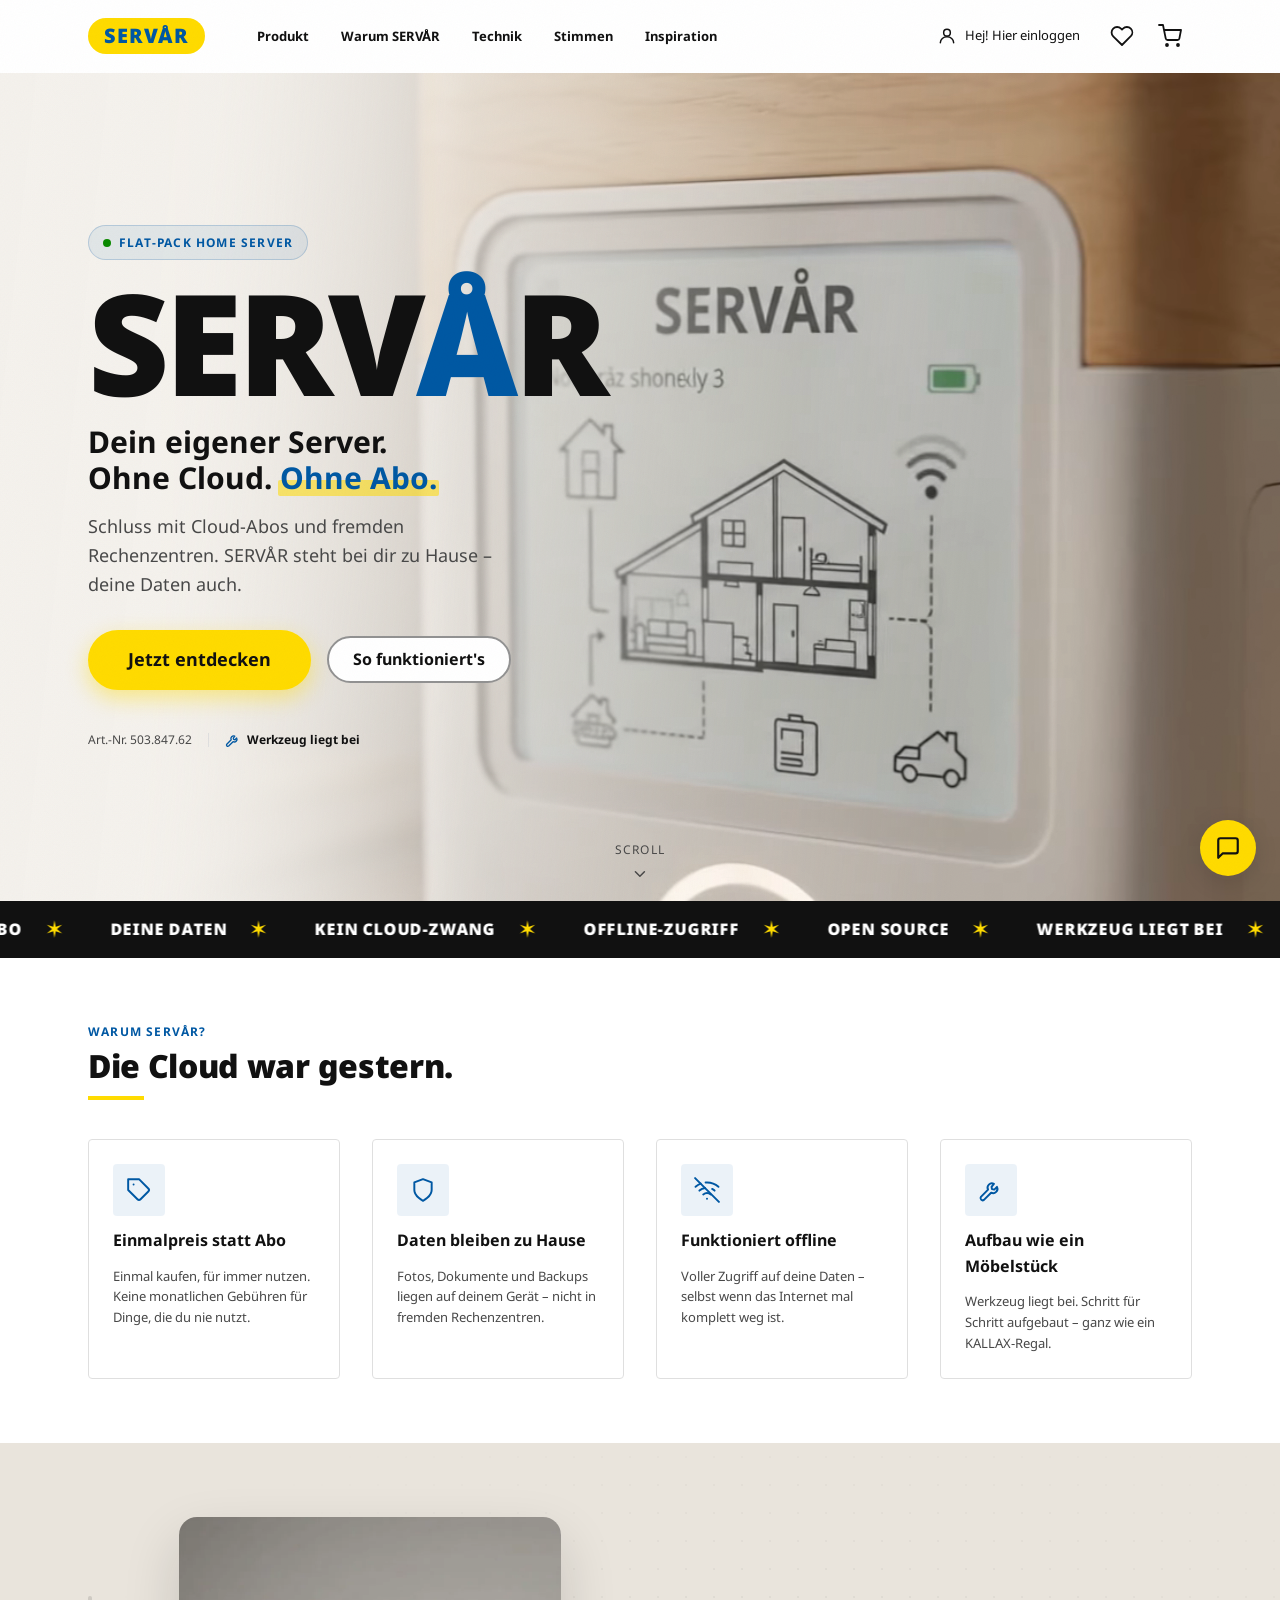
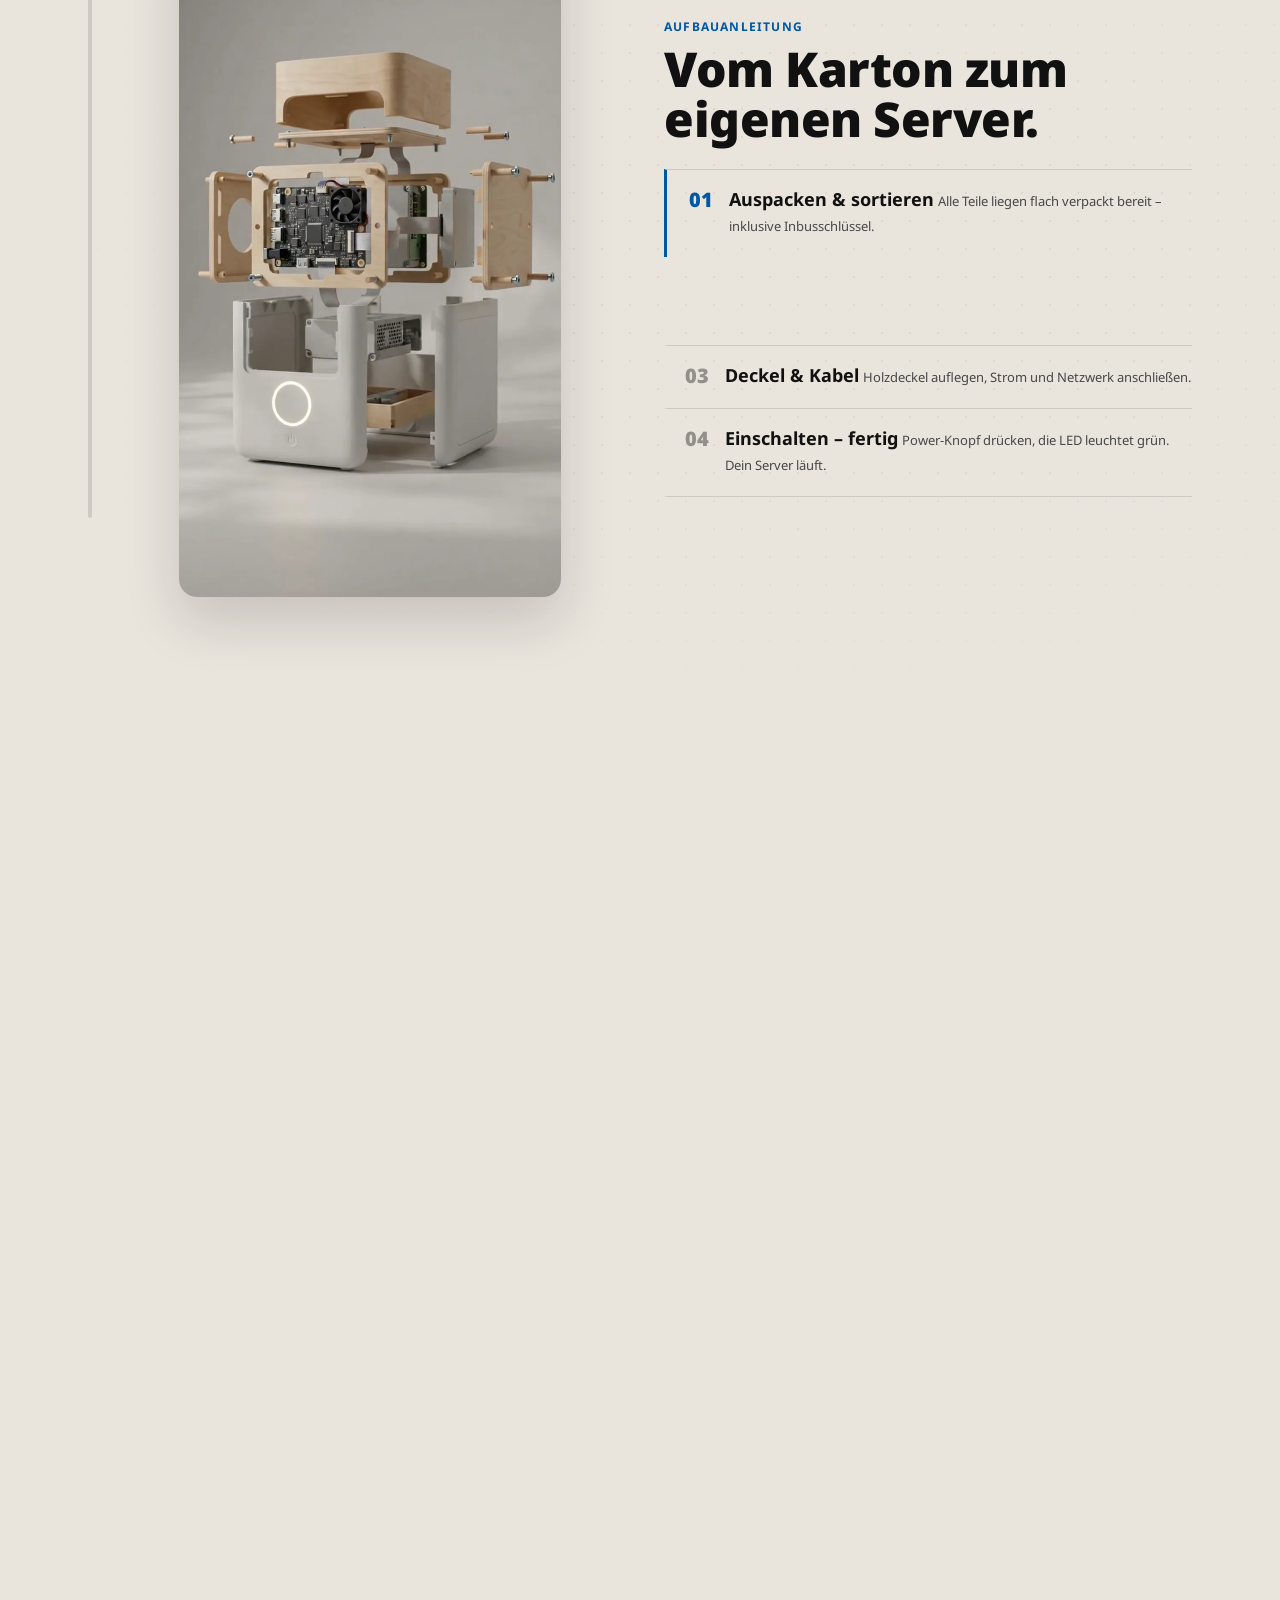
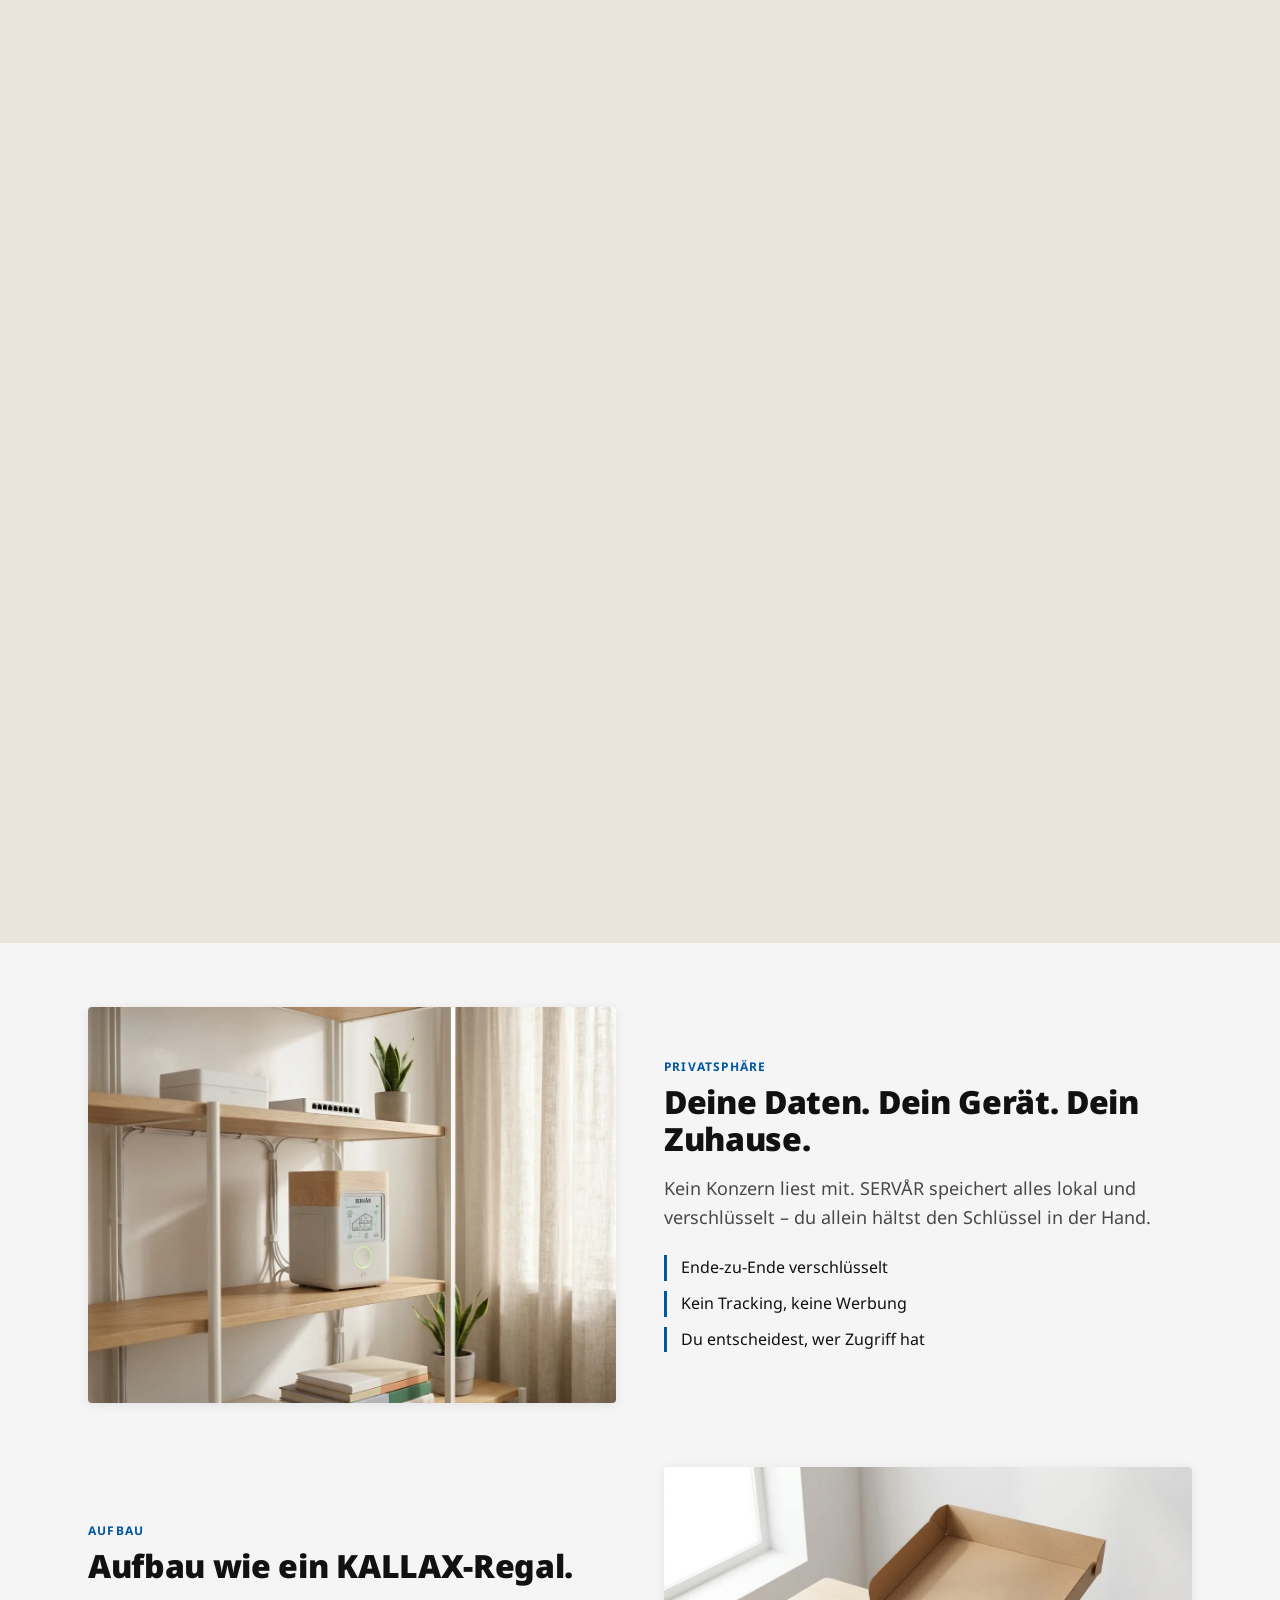
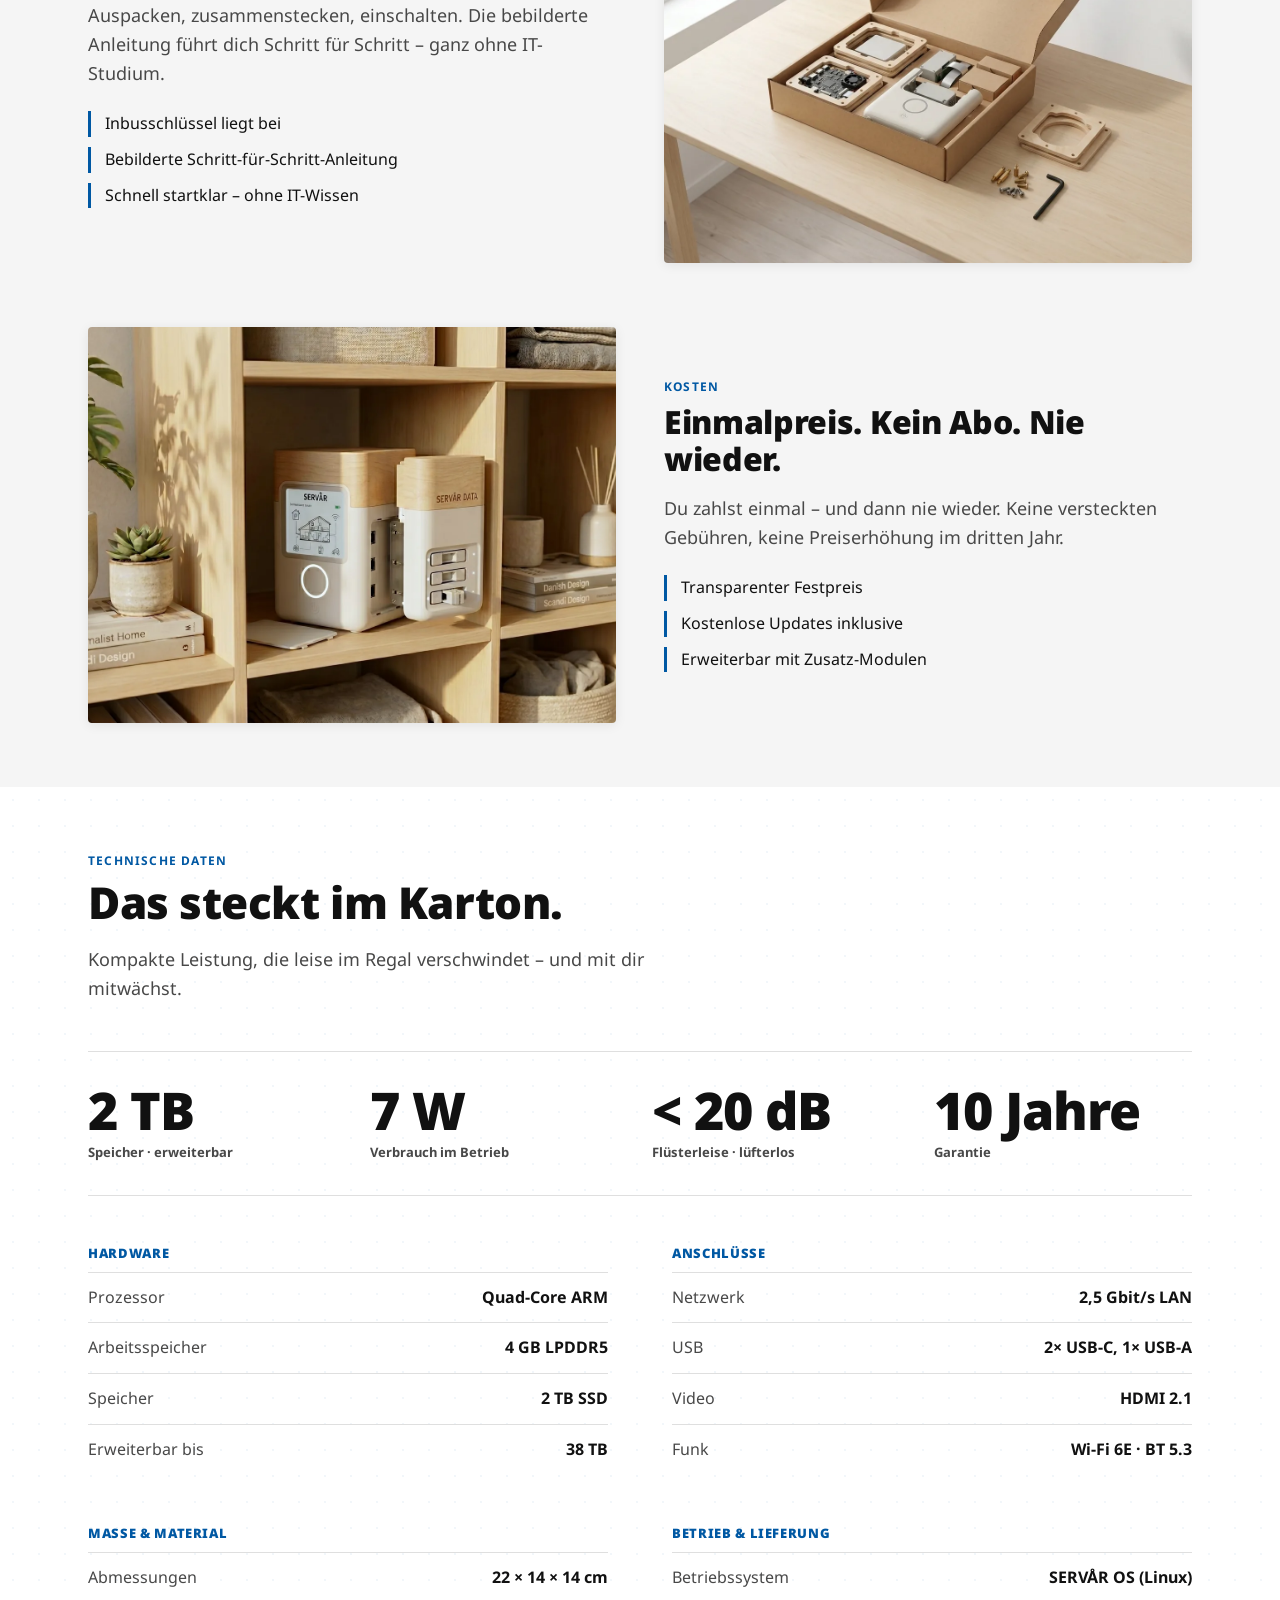
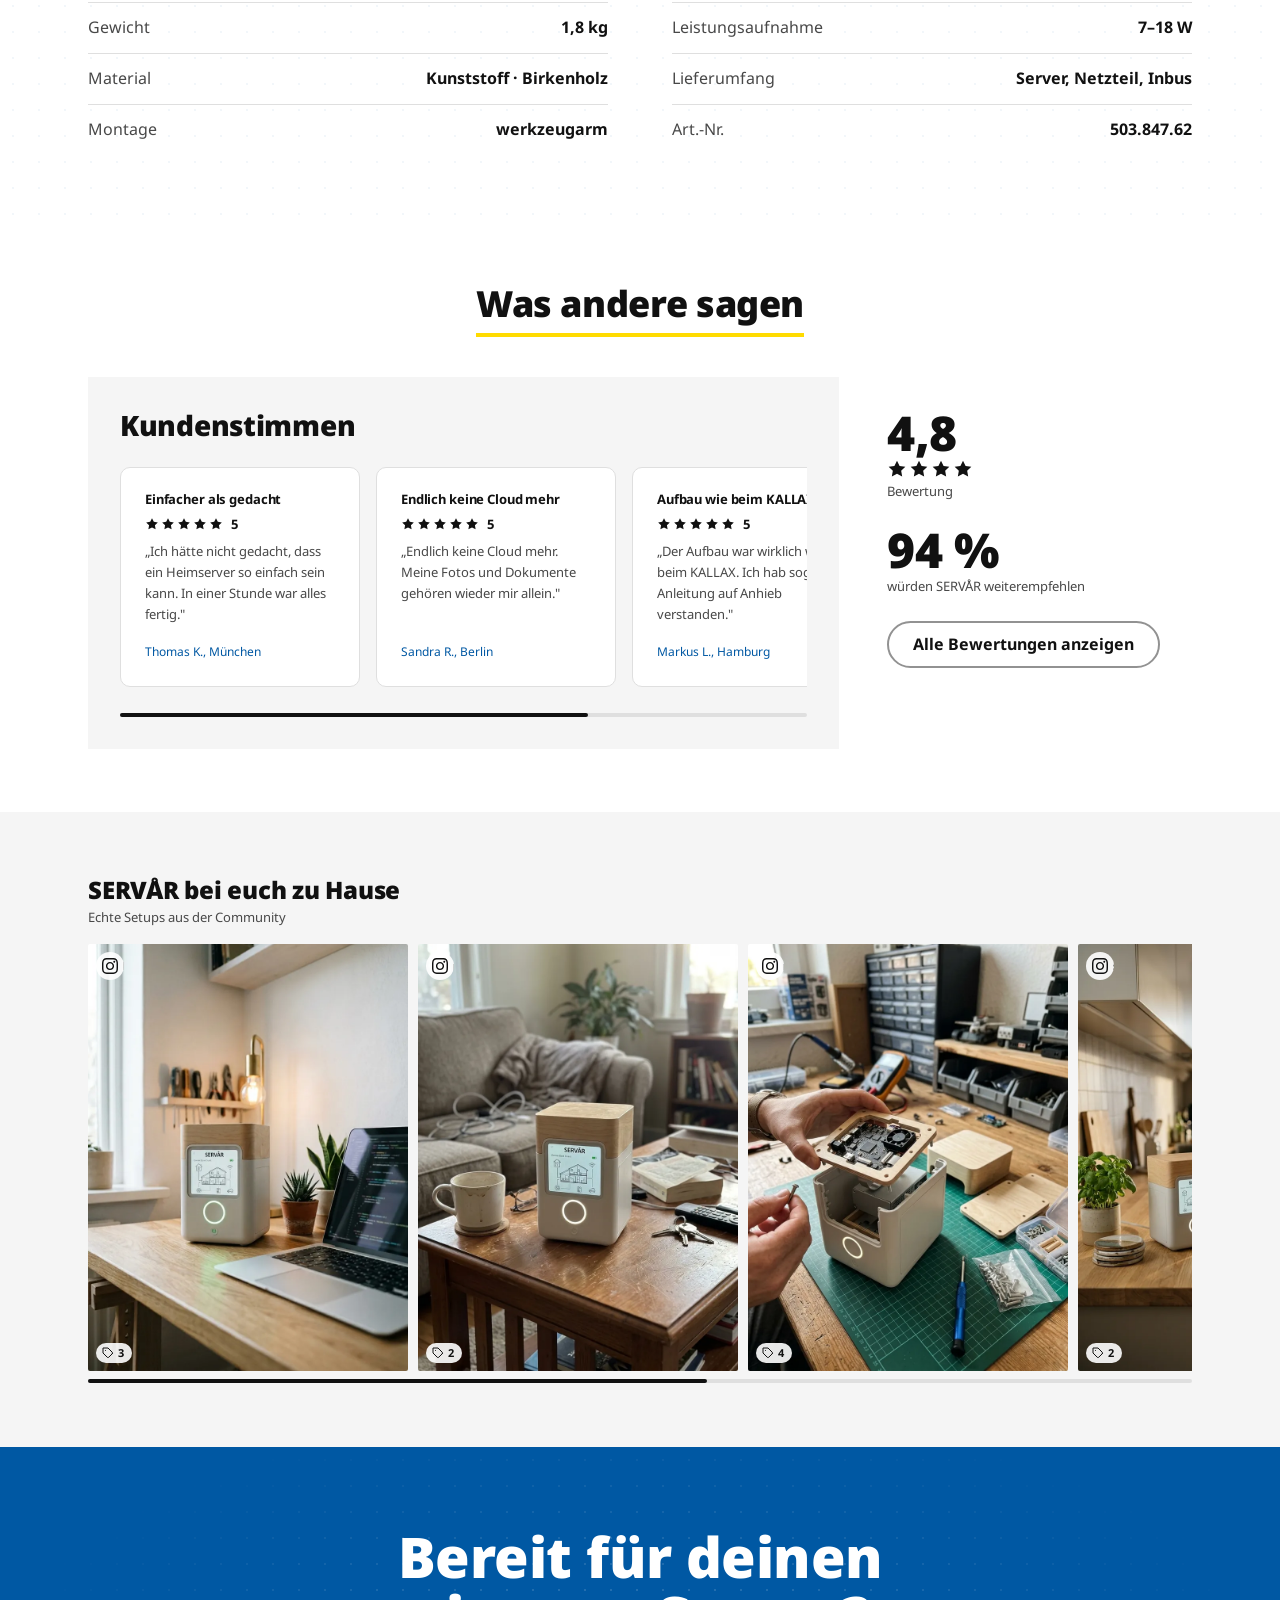
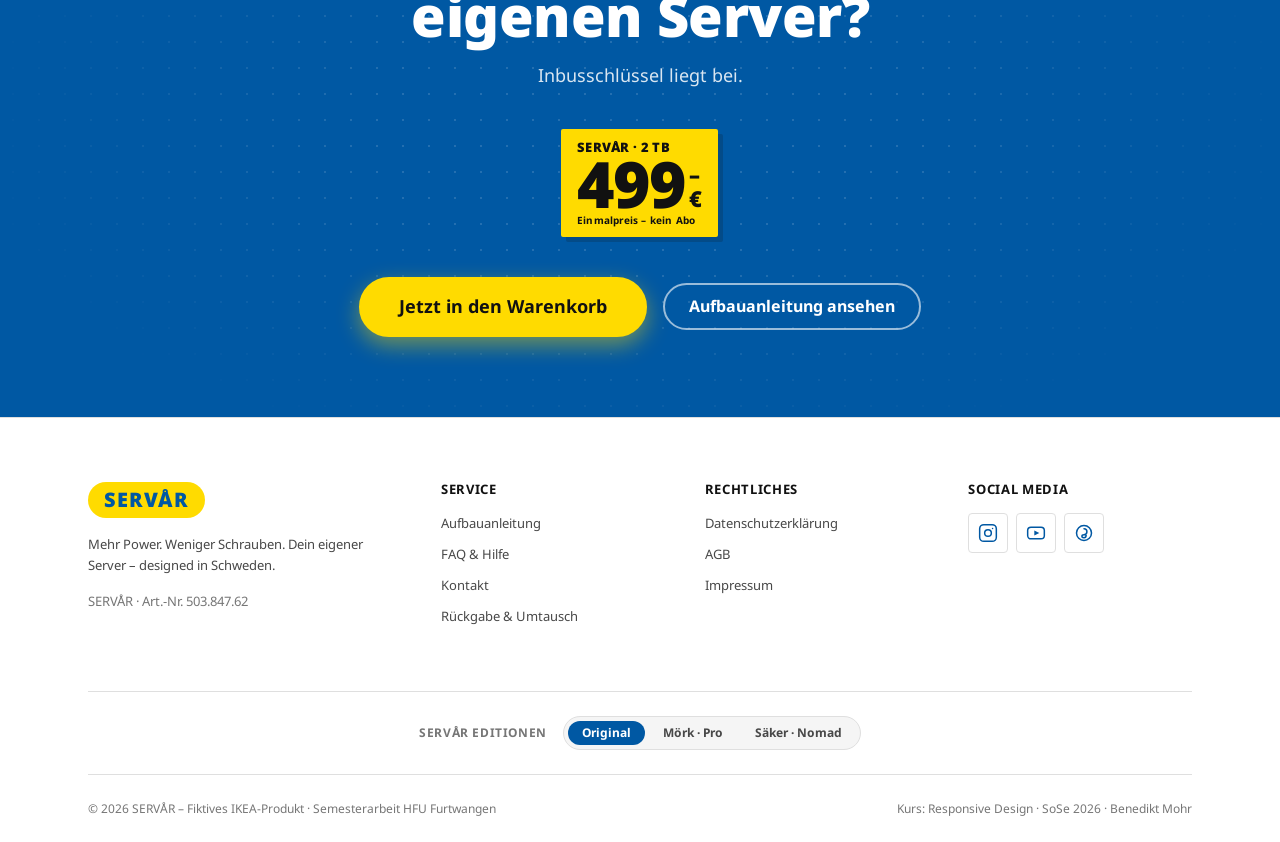
==== index.html @ e3994160 "SERVÅR – Flat-Pack Home Server · drei Editionen (Original · Mörk/Pro · Säker/Nomad)" ====
<!DOCTYPE html>
<html lang="de">
<head>
    <meta charset="UTF-8">
    <meta name="viewport" content="width=device-width, initial-scale=1.0">
    <title>SERVÅR – Dein eigener Server. Ohne Cloud, ohne Abo.</title>
    <meta name="description" content="SERVÅR – der Flat-Pack Home Server. Einmalpreis statt Cloud-Abo, deine Daten bleiben zu Hause. Aufbau wie ein Möbelstück, Inbusschlüssel liegt bei.">
    <link rel="stylesheet" href="css/main.css">
    <link rel="stylesheet" href="css/landing.css">
    <link rel="stylesheet" href="css/themes.css">
</head>
<body>

<!-- ========================================================
     SITE HEADER (sticky)
     ======================================================== -->
<header class="site-header" id="top">
    <div class="container site-header__inner">
        <a href="#top" class="brand" aria-label="SERVÅR Startseite">SERVÅR</a>

        <nav class="site-nav" id="primary-nav" aria-label="Hauptnavigation">
            <a href="#hero"     class="site-nav__link">Produkt</a>
            <a href="#warum"    class="site-nav__link">Warum SERVÅR</a>
            <a href="#specs"    class="site-nav__link">Technik</a>
            <a href="#reviews"  class="site-nav__link">Stimmen</a>
            <a href="#insta"    class="site-nav__link">Inspiration</a>
            <a href="#" class="site-nav__link site-nav__login">Hej! Hier einloggen</a>
        </nav>

        <div class="site-header__actions">
            <button class="btn btn--ghost site-header__login" aria-label="Hej! Hier einloggen">
                <svg class="btn__icon" viewBox="0 0 24 24" fill="none" stroke="currentColor" stroke-width="1.8" stroke-linecap="round" stroke-linejoin="round" aria-hidden="true">
                    <circle cx="12" cy="8" r="4"/><path d="M4 20c0-4 3.6-7 8-7s8 3 8 7"/>
                </svg>
                <span class="btn__label">Hej! Hier einloggen</span>
            </button>
            <button class="btn-icon btn-icon--wishlist" aria-label="Favoriten" aria-pressed="false">
                <svg viewBox="0 0 24 24" fill="none" stroke="currentColor" stroke-width="1.8" stroke-linecap="round" stroke-linejoin="round" aria-hidden="true">
                    <path d="M20.8 4.6a5.5 5.5 0 0 0-7.8 0l-1 1-1-1a5.5 5.5 0 0 0-7.8 7.8l1 1L12 21l7.8-7.8 1-1a5.5 5.5 0 0 0 0-7.6z"/>
                </svg>
            </button>
            <button class="btn-icon" aria-label="Warenkorb">
                <svg viewBox="0 0 24 24" fill="none" stroke="currentColor" stroke-width="1.8" stroke-linecap="round" stroke-linejoin="round" aria-hidden="true">
                    <circle cx="9" cy="21" r="1"/><circle cx="20" cy="21" r="1"/>
                    <path d="M1 1h4l2.7 13.4a2 2 0 0 0 2 1.6h9.7a2 2 0 0 0 2-1.6L23 6H6"/>
                </svg>
            </button>
            <button class="nav-toggle" id="nav-toggle" aria-label="Menü öffnen" aria-expanded="false" aria-controls="primary-nav">
                <svg class="nav-toggle__icon nav-toggle__open" viewBox="0 0 24 24" fill="none" stroke="currentColor" stroke-width="2" stroke-linecap="round" aria-hidden="true"><line x1="3" y1="6" x2="21" y2="6"/><line x1="3" y1="12" x2="21" y2="12"/><line x1="3" y1="18" x2="21" y2="18"/></svg>
                <svg class="nav-toggle__icon nav-toggle__close" viewBox="0 0 24 24" fill="none" stroke="currentColor" stroke-width="2" stroke-linecap="round" aria-hidden="true"><line x1="18" y1="6" x2="6" y2="18"/><line x1="6" y1="6" x2="18" y2="18"/></svg>
            </button>
        </div>
    </div>
</header>


<main>

    <!-- ====================================================
         HERO — Eyecatcher: Blueprint + Iso-Server
         ==================================================== -->
    <section class="hero" id="hero">
        <video class="hero__video" id="hero-video" autoplay muted loop playsinline preload="auto"
               poster="assets/hero/servar-hero-poster.webp" aria-hidden="true">
            <source src="assets/hero/servar-hero.webm" type="video/webm">
            <source src="assets/hero/servar-hero.mp4" type="video/mp4">
        </video>
        <div class="hero__scrim" aria-hidden="true"></div>

        <div class="container hero__inner">

            <!-- Text -->
            <div class="hero__content">
                <span class="hero__kicker reveal">
                    <span class="hero__kicker-dot"></span>Flat-Pack Home Server
                </span>

                <h1 class="hero__title reveal" style="--reveal-delay:.06s">SERV<span class="hero__title-a">Å</span>R</h1>

                <p class="hero__sub reveal" style="--reveal-delay:.12s">
                    Dein eigener Server.<br>Ohne Cloud. <strong>Ohne Abo.</strong>
                </p>

                <p class="hero__lede reveal" style="--reveal-delay:.18s">
                    Schluss mit Cloud-Abos und fremden Rechenzentren. SERVÅR steht bei dir zu Hause –
                    deine Daten auch.
                </p>

                <div class="hero__ctas reveal" style="--reveal-delay:.24s">
                    <a href="#warum" class="btn btn--yellow btn--lg">Jetzt entdecken</a>
                    <a href="#assembly" class="btn btn--outline">So funktioniert's</a>
                </div>

                <div class="hero__meta reveal" style="--reveal-delay:.32s">
                    <span>Art.-Nr. 503.847.62</span>
                    <span class="hero__sep"></span>
                    <span class="hero__meta-badge">
                        <svg viewBox="0 0 24 24" fill="none" stroke="currentColor" stroke-width="2" stroke-linecap="round" stroke-linejoin="round" aria-hidden="true"><path d="M14.7 6.3a4 4 0 0 0-5.4 5.4l-6.6 6.6a2 2 0 0 0 2.8 2.8l6.6-6.6a4 4 0 0 0 5.4-5.4l-2.5 2.5-2.1-.4-.4-2.1z"/></svg>
                        Werkzeug liegt bei
                    </span>
                </div>
            </div>

        </div>

        <div class="hero__scroll-hint" aria-hidden="true">
            scroll
            <svg viewBox="0 0 24 24" fill="none" stroke="currentColor" stroke-width="2" stroke-linecap="round" stroke-linejoin="round"><polyline points="6 9 12 15 18 9"/></svg>
        </div>
    </section>


    <!-- ====================================================
         MARQUEE TICKER
         ==================================================== -->
    <div class="marquee" aria-hidden="true">
        <div class="marquee__track">
            <span class="marquee__item">Kein Abo</span>
            <span class="marquee__item">Deine Daten</span>
            <span class="marquee__item">Kein Cloud-Zwang</span>
            <span class="marquee__item">Offline-Zugriff</span>
            <span class="marquee__item">Open Source</span>
            <span class="marquee__item">Werkzeug liegt bei</span>
            <span class="marquee__item">Kein Abo</span>
            <span class="marquee__item">Deine Daten</span>
            <span class="marquee__item">Kein Cloud-Zwang</span>
            <span class="marquee__item">Offline-Zugriff</span>
            <span class="marquee__item">Open Source</span>
            <span class="marquee__item">Werkzeug liegt bei</span>
        </div>
    </div>


    <!-- ====================================================
         WARUM SERVÅR — Benefits-Strip
         ==================================================== -->
    <section class="trust" id="warum">
        <div class="container">
            <div class="trust__head reveal">
                <span class="trust__eyebrow">Warum SERVÅR?</span>
                <h2 class="trust__title">Die Cloud war gestern.</h2>
            </div>

            <div class="trust__grid">
                <div class="trust__item reveal" style="--reveal-delay:0s;">
                    <span class="trust__icon">
                        <svg viewBox="0 0 24 24" fill="none" stroke="currentColor" stroke-width="1.8" stroke-linecap="round" stroke-linejoin="round"><path d="M20.59 13.41l-7.17 7.17a2 2 0 0 1-2.83 0L2 12V2h10l8.59 8.59a2 2 0 0 1 0 2.82z"/><line x1="7" y1="7" x2="7.01" y2="7"/></svg>
                    </span>
                    <span class="trust__item-title">Einmalpreis statt Abo</span>
                    <span class="trust__text">Einmal kaufen, für immer nutzen. Keine monatlichen Gebühren für Dinge, die du nie nutzt.</span>
                </div>

                <div class="trust__item reveal" style="--reveal-delay:.1s;">
                    <span class="trust__icon">
                        <svg viewBox="0 0 24 24" fill="none" stroke="currentColor" stroke-width="1.8" stroke-linecap="round" stroke-linejoin="round"><path d="M12 22s8-4 8-10V5l-8-3-8 3v7c0 6 8 10 8 10z"/></svg>
                    </span>
                    <span class="trust__item-title">Daten bleiben zu Hause</span>
                    <span class="trust__text">Fotos, Dokumente und Backups liegen auf deinem Gerät – nicht in fremden Rechenzentren.</span>
                </div>

                <div class="trust__item reveal" style="--reveal-delay:.2s;">
                    <span class="trust__icon">
                        <svg viewBox="0 0 24 24" fill="none" stroke="currentColor" stroke-width="1.8" stroke-linecap="round" stroke-linejoin="round"><path d="M1 1l22 22"/><path d="M16.72 11.06A10.94 10.94 0 0 1 19 12.55"/><path d="M5 12.55a10.94 10.94 0 0 1 5.17-2.39"/><path d="M10.71 5.05A16 16 0 0 1 22.58 9"/><path d="M1.42 9a15.91 15.91 0 0 1 4.7-2.88"/><path d="M8.53 16.11a6 6 0 0 1 6.95 0"/><line x1="12" y1="20" x2="12.01" y2="20"/></svg>
                    </span>
                    <span class="trust__item-title">Funktioniert offline</span>
                    <span class="trust__text">Voller Zugriff auf deine Daten – selbst wenn das Internet mal komplett weg ist.</span>
                </div>

                <div class="trust__item reveal" style="--reveal-delay:.3s;">
                    <span class="trust__icon">
                        <svg viewBox="0 0 24 24" fill="none" stroke="currentColor" stroke-width="1.8" stroke-linecap="round" stroke-linejoin="round"><path d="M14.7 6.3a4 4 0 0 0-5.4 5.4l-6.6 6.6a2 2 0 0 0 2.8 2.8l6.6-6.6a4 4 0 0 0 5.4-5.4l-2.5 2.5-2.1-.4-.4-2.1z"/></svg>
                    </span>
                    <span class="trust__item-title">Aufbau wie ein Möbelstück</span>
                    <span class="trust__text">Werkzeug liegt bei. Schritt für Schritt aufgebaut – ganz wie ein KALLAX-Regal.</span>
                </div>
            </div>
        </div>
    </section>


    <!-- ====================================================
         ASSEMBLY — gepinnte Scroll-Montage (IKEA-Anleitung)
         Platzhalter-SVG; später durch <canvas>-Bildsequenz ersetzbar.
         ==================================================== -->
    <section class="assembly" id="assembly">
        <div class="assembly__sticky">
            <div class="container assembly__grid">

                <!-- Bühne: Fortschritts-Schiene + Server -->
                <div class="assembly__stage">
                    <div class="assembly__rail" aria-hidden="true">
                        <div class="assembly__rail-fill" id="assembly-rail"></div>
                    </div>

                    <div class="assembly__scene">
                        <canvas class="assembly__canvas" id="assembly-canvas" width="900" height="1600"
                                role="img" aria-label="SERVÅR baut sich Schritt für Schritt zusammen"></canvas>
                    </div>
                </div>

                <!-- Schritt-Liste -->
                <div class="assembly__steps">
                    <p class="assembly__eyebrow">Aufbauanleitung</p>
                    <h2 class="assembly__title">Vom Karton zum<br>eigenen Server.</h2>
                    <ol class="assembly__steplist">
                        <li class="assembly__step is-active" data-step="0">
                            <span class="assembly__step-num">01</span>
                            <div>
                                <span class="assembly__step-title">Auspacken &amp; sortieren</span>
                                <span class="assembly__step-text">Alle Teile liegen flach verpackt bereit – inklusive Inbusschlüssel.</span>
                            </div>
                        </li>
                        <li class="assembly__step" data-step="1">
                            <span class="assembly__step-num">02</span>
                            <div>
                                <span class="assembly__step-title">Module stapeln</span>
                                <span class="assembly__step-text">Speicher-Module der Reihe nach aufeinanderstecken. Klick – sitzt.</span>
                            </div>
                        </li>
                        <li class="assembly__step" data-step="2">
                            <span class="assembly__step-num">03</span>
                            <div>
                                <span class="assembly__step-title">Deckel &amp; Kabel</span>
                                <span class="assembly__step-text">Holzdeckel auflegen, Strom und Netzwerk anschließen.</span>
                            </div>
                        </li>
                        <li class="assembly__step" data-step="3">
                            <span class="assembly__step-num">04</span>
                            <div>
                                <span class="assembly__step-title">Einschalten – fertig</span>
                                <span class="assembly__step-text">Power-Knopf drücken, die LED leuchtet grün. Dein Server läuft.</span>
                            </div>
                        </li>
                    </ol>
                </div>

            </div>
        </div>
    </section>


    <!-- ====================================================
         FEATURE ROWS — Es gibt eine einfachere Art.
         ==================================================== -->
    <section class="feature" id="features">
        <div class="container">

            <div class="feature__row">
                <div class="feature__media reveal reveal--left">
                    <img class="feature__media-img" src="assets/img/feature-privatsphaere.webp" alt="SERVÅR Home-Server aufgeräumt im Zuhause" loading="lazy" decoding="async">
                </div>
                <div class="reveal reveal--right">
                    <p class="feature__eyebrow">Privatsphäre</p>
                    <h2 class="feature__title">Deine Daten. Dein Gerät. Dein Zuhause.</h2>
                    <p class="feature__text">Kein Konzern liest mit. SERVÅR speichert alles lokal und verschlüsselt – du allein hältst den Schlüssel in der Hand.</p>
                    <ul class="feature__list">
                        <li>Ende-zu-Ende verschlüsselt</li>
                        <li>Kein Tracking, keine Werbung</li>
                        <li>Du entscheidest, wer Zugriff hat</li>
                    </ul>
                </div>
            </div>

            <div class="feature__row feature__row--reverse">
                <div class="feature__media reveal reveal--right">
                    <img class="feature__media-img" src="assets/img/feature-aufbau.webp" alt="SERVÅR Flat-Pack – Module und Inbusschlüssel zum Aufbau" loading="lazy" decoding="async">
                </div>
                <div class="reveal reveal--left">
                    <p class="feature__eyebrow">Aufbau</p>
                    <h2 class="feature__title">Aufbau wie ein KALLAX-Regal.</h2>
                    <p class="feature__text">Auspacken, zusammenstecken, einschalten. Die bebilderte Anleitung führt dich Schritt für Schritt – ganz ohne IT-Studium.</p>
                    <ul class="feature__list">
                        <li>Inbusschlüssel liegt bei</li>
                        <li>Bebilderte Schritt-für-Schritt-Anleitung</li>
                        <li>Schnell startklar – ohne IT-Wissen</li>
                    </ul>
                </div>
            </div>

            <div class="feature__row">
                <div class="feature__media reveal reveal--left">
                    <img class="feature__media-img" src="assets/img/feature-kosten.webp" alt="SERVÅR mit Erweiterungs-Modul" loading="lazy" decoding="async">
                </div>
                <div class="reveal reveal--right">
                    <p class="feature__eyebrow">Kosten</p>
                    <h2 class="feature__title">Einmalpreis. Kein Abo. Nie wieder.</h2>
                    <p class="feature__text">Du zahlst einmal – und dann nie wieder. Keine versteckten Gebühren, keine Preiserhöhung im dritten Jahr.</p>
                    <ul class="feature__list">
                        <li>Transparenter Festpreis</li>
                        <li>Kostenlose Updates inklusive</li>
                        <li>Erweiterbar mit Zusatz-Modulen</li>
                    </ul>
                </div>
            </div>

        </div>
    </section>


    <!-- ====================================================
         TECHNISCHE DATEN — Datenblatt
         ==================================================== -->
    <section class="specs" id="specs">
        <div class="container">
            <div class="specs__head reveal">
                <span class="specs__eyebrow">Technische Daten</span>
                <h2 class="specs__title">Das steckt im Karton.</h2>
                <p class="specs__lede">Kompakte Leistung, die leise im Regal verschwindet – und mit dir mitwächst.</p>
            </div>

            <div class="specs__stats reveal" style="--reveal-delay:.05s">
                <div class="specs__stat">
                    <span class="specs__stat-value"><span data-countup="2">0</span>&nbsp;TB</span>
                    <span class="specs__stat-label">Speicher · erweiterbar</span>
                </div>
                <div class="specs__stat">
                    <span class="specs__stat-value"><span data-countup="7">0</span>&nbsp;W</span>
                    <span class="specs__stat-label">Verbrauch im Betrieb</span>
                </div>
                <div class="specs__stat">
                    <span class="specs__stat-value">&lt;&nbsp;<span data-countup="20">0</span>&nbsp;dB</span>
                    <span class="specs__stat-label">Flüsterleise · lüfterlos</span>
                </div>
                <div class="specs__stat">
                    <span class="specs__stat-value"><span data-countup="10">0</span>&nbsp;Jahre</span>
                    <span class="specs__stat-label">Garantie</span>
                </div>
            </div>

            <div class="specs__groups">
                <details class="specs__group reveal" open>
                    <summary class="specs__group-title">Hardware<svg class="specs__chevron" viewBox="0 0 24 24" fill="none" stroke="currentColor" stroke-width="2.4" stroke-linecap="round" stroke-linejoin="round" aria-hidden="true"><polyline points="6 9 12 15 18 9"/></svg></summary>
                    <dl class="specs__list">
                        <div class="specs__row"><dt>Prozessor</dt><dd>Quad-Core ARM</dd></div>
                        <div class="specs__row"><dt>Arbeitsspeicher</dt><dd>4 GB LPDDR5</dd></div>
                        <div class="specs__row"><dt>Speicher</dt><dd>2 TB SSD</dd></div>
                        <div class="specs__row"><dt>Erweiterbar bis</dt><dd>38 TB</dd></div>
                    </dl>
                </details>

                <details class="specs__group reveal" open style="--reveal-delay:.05s">
                    <summary class="specs__group-title">Anschlüsse<svg class="specs__chevron" viewBox="0 0 24 24" fill="none" stroke="currentColor" stroke-width="2.4" stroke-linecap="round" stroke-linejoin="round" aria-hidden="true"><polyline points="6 9 12 15 18 9"/></svg></summary>
                    <dl class="specs__list">
                        <div class="specs__row"><dt>Netzwerk</dt><dd>2,5 Gbit/s LAN</dd></div>
                        <div class="specs__row"><dt>USB</dt><dd>2× USB-C, 1× USB-A</dd></div>
                        <div class="specs__row"><dt>Video</dt><dd>HDMI 2.1</dd></div>
                        <div class="specs__row"><dt>Funk</dt><dd>Wi-Fi 6E · BT 5.3</dd></div>
                    </dl>
                </details>

                <details class="specs__group reveal" open style="--reveal-delay:.1s">
                    <summary class="specs__group-title">Maße &amp; Material<svg class="specs__chevron" viewBox="0 0 24 24" fill="none" stroke="currentColor" stroke-width="2.4" stroke-linecap="round" stroke-linejoin="round" aria-hidden="true"><polyline points="6 9 12 15 18 9"/></svg></summary>
                    <dl class="specs__list">
                        <div class="specs__row"><dt>Abmessungen</dt><dd>22 × 14 × 14 cm</dd></div>
                        <div class="specs__row"><dt>Gewicht</dt><dd>1,8 kg</dd></div>
                        <div class="specs__row"><dt>Material</dt><dd>Kunststoff · Birkenholz</dd></div>
                        <div class="specs__row"><dt>Montage</dt><dd>werkzeugarm</dd></div>
                    </dl>
                </details>

                <details class="specs__group reveal" open style="--reveal-delay:.15s">
                    <summary class="specs__group-title">Betrieb &amp; Lieferung<svg class="specs__chevron" viewBox="0 0 24 24" fill="none" stroke="currentColor" stroke-width="2.4" stroke-linecap="round" stroke-linejoin="round" aria-hidden="true"><polyline points="6 9 12 15 18 9"/></svg></summary>
                    <dl class="specs__list">
                        <div class="specs__row"><dt>Betriebssystem</dt><dd>SERVÅR OS (Linux)</dd></div>
                        <div class="specs__row"><dt>Leistungsaufnahme</dt><dd>7–18 W</dd></div>
                        <div class="specs__row"><dt>Lieferumfang</dt><dd>Server, Netzteil, Inbus</dd></div>
                        <div class="specs__row"><dt>Art.-Nr.</dt><dd>503.847.62</dd></div>
                    </dl>
                </details>
            </div>
        </div>
    </section>


    <!-- ====================================================
         WAS ANDERE SAGEN — Reviews-Modul (wiederverwendet)
         ==================================================== -->
    <section class="module-section" id="reviews">
        <div class="container">
            <div class="section__header reveal">
                <h2 class="section__title">Was andere sagen</h2>
            </div>

            <svg style="display:none" aria-hidden="true">
                <defs>
                    <path id="star-path" d="M12 2l3.1 6.3 6.9 1-5 4.9 1.2 6.8L12 17.8l-6.2 3.2 1.2-6.8L2 9.3l6.9-1z"/>
                    <linearGradient id="half-star-grad" x1="0" x2="1" y1="0" y2="0">
                        <stop offset="50%" stop-color="#111111"/>
                        <stop offset="50%" stop-color="#D0D8E0"/>
                    </linearGradient>
                </defs>
            </svg>

            <div class="reviews reveal">

                <div class="reviews__panel reviews__panel--left">
                    <h3 class="reviews__heading">Kundenstimmen</h3>

                    <div class="reviews__slider-col">
                        <div class="reviews__nav" aria-hidden="true">
                            <button class="reviews__nav-btn" id="reviews-prev" tabindex="-1" aria-label="Zurück">
                                <svg viewBox="0 0 24 24" fill="none" stroke="currentColor" stroke-width="2.5" stroke-linecap="round" stroke-linejoin="round"><polyline points="15 18 9 12 15 6"/></svg>
                            </button>
                            <button class="reviews__nav-btn" id="reviews-next" tabindex="-1" aria-label="Weiter">
                                <svg viewBox="0 0 24 24" fill="none" stroke="currentColor" stroke-width="2.5" stroke-linecap="round" stroke-linejoin="round"><polyline points="9 18 15 12 9 6"/></svg>
                            </button>
                        </div>

                        <div class="reviews__track" id="reviews-track">

                            <article class="review-card">
                                <h4 class="review-card__title">Einfacher als gedacht</h4>
                                <div class="stars stars--sm" aria-label="5 von 5 Sternen">
                                    <span class="star"><svg viewBox="0 0 24 24"><use href="#star-path"/></svg></span>
                                    <span class="star"><svg viewBox="0 0 24 24"><use href="#star-path"/></svg></span>
                                    <span class="star"><svg viewBox="0 0 24 24"><use href="#star-path"/></svg></span>
                                    <span class="star"><svg viewBox="0 0 24 24"><use href="#star-path"/></svg></span>
                                    <span class="star"><svg viewBox="0 0 24 24"><use href="#star-path"/></svg></span>
                                    <span class="stars__count">5</span>
                                </div>
                                <p class="review-card__body">„Ich hätte nicht gedacht, dass ein Heimserver so einfach sein kann. In einer Stunde war alles fertig."</p>
                                <span class="review-card__author">Thomas K., München</span>
                            </article>

                            <article class="review-card">
                                <h4 class="review-card__title">Endlich keine Cloud mehr</h4>
                                <div class="stars stars--sm" aria-label="5 von 5 Sternen">
                                    <span class="star"><svg viewBox="0 0 24 24"><use href="#star-path"/></svg></span>
                                    <span class="star"><svg viewBox="0 0 24 24"><use href="#star-path"/></svg></span>
                                    <span class="star"><svg viewBox="0 0 24 24"><use href="#star-path"/></svg></span>
                                    <span class="star"><svg viewBox="0 0 24 24"><use href="#star-path"/></svg></span>
                                    <span class="star"><svg viewBox="0 0 24 24"><use href="#star-path"/></svg></span>
                                    <span class="stars__count">5</span>
                                </div>
                                <p class="review-card__body">„Endlich keine Cloud mehr. Meine Fotos und Dokumente gehören wieder mir allein."</p>
                                <span class="review-card__author">Sandra R., Berlin</span>
                            </article>

                            <article class="review-card">
                                <h4 class="review-card__title">Aufbau wie beim KALLAX</h4>
                                <div class="stars stars--sm" aria-label="5 von 5 Sternen">
                                    <span class="star"><svg viewBox="0 0 24 24"><use href="#star-path"/></svg></span>
                                    <span class="star"><svg viewBox="0 0 24 24"><use href="#star-path"/></svg></span>
                                    <span class="star"><svg viewBox="0 0 24 24"><use href="#star-path"/></svg></span>
                                    <span class="star"><svg viewBox="0 0 24 24"><use href="#star-path"/></svg></span>
                                    <span class="star"><svg viewBox="0 0 24 24"><use href="#star-path"/></svg></span>
                                    <span class="stars__count">5</span>
                                </div>
                                <p class="review-card__body">„Der Aufbau war wirklich wie beim KALLAX. Ich hab sogar die Anleitung auf Anhieb verstanden."</p>
                                <span class="review-card__author">Markus L., Hamburg</span>
                            </article>

                            <article class="review-card">
                                <h4 class="review-card__title">Top Datenschutz, fairer Preis</h4>
                                <div class="stars stars--sm" aria-label="4 von 5 Sternen">
                                    <span class="star"><svg viewBox="0 0 24 24"><use href="#star-path"/></svg></span>
                                    <span class="star"><svg viewBox="0 0 24 24"><use href="#star-path"/></svg></span>
                                    <span class="star"><svg viewBox="0 0 24 24"><use href="#star-path"/></svg></span>
                                    <span class="star"><svg viewBox="0 0 24 24"><use href="#star-path"/></svg></span>
                                    <span class="star star--empty"><svg viewBox="0 0 24 24"><use href="#star-path"/></svg></span>
                                    <span class="stars__count">4</span>
                                </div>
                                <p class="review-card__body">„Endlich ein Produkt, das Datenschutz ernst nimmt – und das zum fairen Einmalpreis."</p>
                                <span class="review-card__author">Lena P., Köln</span>
                            </article>

                        </div><!-- /.reviews__track -->

                        <div class="reviews__scrollbar-track" id="reviews-scrollbar-track" aria-hidden="true">
                            <div class="reviews__scrollbar-thumb" id="reviews-scrollbar-thumb"></div>
                        </div>
                    </div>
                </div>

                <div class="reviews__panel reviews__panel--right">
                    <div class="reviews__stat-col">
                        <div class="reviews__stat">
                            <span class="reviews__stat-value" data-countup="4.8">0</span>
                            <div class="stars stars--lg" aria-label="4,8 von 5 Sternen">
                                <span class="star"><svg viewBox="0 0 24 24"><use href="#star-path"/></svg></span>
                                <span class="star"><svg viewBox="0 0 24 24"><use href="#star-path"/></svg></span>
                                <span class="star"><svg viewBox="0 0 24 24"><use href="#star-path"/></svg></span>
                                <span class="star"><svg viewBox="0 0 24 24"><use href="#star-path"/></svg></span>
                                <span class="star star--half"><svg viewBox="0 0 24 24"><use href="#star-path" fill="url(#half-star-grad)"/></svg></span>
                            </div>
                            <span class="reviews__stat-label">Bewertung</span>
                        </div>

                        <div class="reviews__stat">
                            <span class="reviews__stat-value"><span data-countup="94">0</span> %</span>
                            <span class="reviews__stat-label">würden SERVÅR weiterempfehlen</span>
                        </div>

                        <button class="btn btn--outline">Alle Bewertungen anzeigen</button>
                    </div>
                </div>

            </div><!-- /.reviews -->
        </div>
    </section>


    <!-- ====================================================
         SERVÅR BEI EUCH ZU HAUSE — Instagram-Feed (wiederverwendet)
         ==================================================== -->
    <section class="module-section module-section--alt" id="insta">
        <div class="container">
            <div class="insta-feed reveal">
                <div>
                    <h2 class="insta-feed__title">SERVÅR bei euch zu Hause</h2>
                    <p class="insta-feed__subtitle">Echte Setups aus der Community</p>
                </div>

                <div class="insta-feed__slider-col">
                    <div class="insta-feed__slider-wrapper">
                        <div class="insta-feed__nav" aria-hidden="true">
                            <button class="reviews__nav-btn is-hidden" id="insta-prev" tabindex="-1" aria-label="Zurück">
                                <svg viewBox="0 0 24 24" fill="none" stroke="currentColor" stroke-width="2.5" stroke-linecap="round" stroke-linejoin="round"><polyline points="15 18 9 12 15 6"/></svg>
                            </button>
                            <button class="reviews__nav-btn" id="insta-next" tabindex="-1" aria-label="Weiter">
                                <svg viewBox="0 0 24 24" fill="none" stroke="currentColor" stroke-width="2.5" stroke-linecap="round" stroke-linejoin="round"><polyline points="9 18 15 12 9 6"/></svg>
                            </button>
                        </div>

                        <div class="insta-feed__track" id="insta-track">

                            <button class="insta-card" data-handle="homelab_tom" data-count="3" data-card-index="0" aria-label="Beitrag von homelab_tom öffnen">
                                <img class="insta-card__img" src="assets/img/community-1.webp" alt="SERVÅR-Setup von @homelab_tom" loading="lazy" decoding="async">

                                <span class="insta-card__ig-badge" aria-hidden="true">
                                    <svg viewBox="0 0 24 24" fill="currentColor"><path d="M12 2.163c3.204 0 3.584.012 4.85.07 3.252.148 4.771 1.691 4.919 4.919.058 1.265.069 1.645.069 4.849 0 3.205-.012 3.584-.069 4.849-.149 3.225-1.664 4.771-4.919 4.919-1.266.058-1.644.07-4.85.07-3.204 0-3.584-.012-4.849-.07-3.26-.149-4.771-1.699-4.919-4.92-.058-1.265-.07-1.644-.07-4.849 0-3.204.013-3.583.07-4.849.149-3.227 1.664-4.771 4.919-4.919 1.266-.057 1.645-.069 4.849-.069zm0-2.163c-3.259 0-3.667.014-4.947.072-4.358.2-6.78 2.618-6.98 6.98-.059 1.281-.073 1.689-.073 4.948 0 3.259.014 3.668.072 4.948.2 4.358 2.618 6.78 6.98 6.98 1.281.058 1.689.072 4.948.072 3.259 0 3.668-.014 4.948-.072 4.354-.2 6.782-2.618 6.979-6.98.059-1.28.073-1.689.073-4.948 0-3.259-.014-3.667-.072-4.947-.196-4.354-2.617-6.78-6.979-6.98-1.281-.059-1.69-.073-4.949-.073zm0 5.838c-3.403 0-6.162 2.759-6.162 6.162s2.759 6.163 6.162 6.163 6.162-2.759 6.162-6.163c0-3.403-2.759-6.162-6.162-6.162zm0 10.162c-2.209 0-4-1.79-4-4 0-2.209 1.791-4 4-4s4 1.791 4 4c0 2.21-1.791 4-4 4zm6.406-11.845c-.796 0-1.441.645-1.441 1.44s.645 1.44 1.441 1.44c.795 0 1.439-.645 1.439-1.44s-.644-1.44-1.439-1.44z"/></svg>
                                    <span class="insta-card__ig-name">homelab_tom</span>
                                </span>
                                <span class="insta-card__count" aria-hidden="true">
                                    <svg viewBox="0 0 24 24" fill="none" stroke="currentColor" stroke-width="2" stroke-linecap="round" stroke-linejoin="round"><path d="M20.59 13.41l-7.17 7.17a2 2 0 0 1-2.83 0L2 12V2h10l8.59 8.59a2 2 0 0 1 0 2.82z"/><line x1="7" y1="7" x2="7.01" y2="7"/></svg>
                                    3
                                </span>
                            </button>

                            <button class="insta-card" data-handle="privacy_paula" data-count="2" data-card-index="1" aria-label="Beitrag von privacy_paula öffnen">
                                <img class="insta-card__img" src="assets/img/community-2.webp" alt="SERVÅR-Setup von @privacy_paula" loading="lazy" decoding="async">

                                <span class="insta-card__ig-badge" aria-hidden="true">
                                    <svg viewBox="0 0 24 24" fill="currentColor"><path d="M12 2.163c3.204 0 3.584.012 4.85.07 3.252.148 4.771 1.691 4.919 4.919.058 1.265.069 1.645.069 4.849 0 3.205-.012 3.584-.069 4.849-.149 3.225-1.664 4.771-4.919 4.919-1.266.058-1.644.07-4.85.07-3.204 0-3.584-.012-4.849-.07-3.26-.149-4.771-1.699-4.919-4.92-.058-1.265-.07-1.644-.07-4.849 0-3.204.013-3.583.07-4.849.149-3.227 1.664-4.771 4.919-4.919 1.266-.057 1.645-.069 4.849-.069zm0-2.163c-3.259 0-3.667.014-4.947.072-4.358.2-6.78 2.618-6.98 6.98-.059 1.281-.073 1.689-.073 4.948 0 3.259.014 3.668.072 4.948.2 4.358 2.618 6.78 6.98 6.98 1.281.058 1.689.072 4.948.072 3.259 0 3.668-.014 4.948-.072 4.354-.2 6.782-2.618 6.979-6.98.059-1.28.073-1.689.073-4.948 0-3.259-.014-3.667-.072-4.947-.196-4.354-2.617-6.78-6.979-6.98-1.281-.059-1.69-.073-4.949-.073zm0 5.838c-3.403 0-6.162 2.759-6.162 6.162s2.759 6.163 6.162 6.163 6.162-2.759 6.162-6.163c0-3.403-2.759-6.162-6.162-6.162zm0 10.162c-2.209 0-4-1.79-4-4 0-2.209 1.791-4 4-4s4 1.791 4 4c0 2.21-1.791 4-4 4zm6.406-11.845c-.796 0-1.441.645-1.441 1.44s.645 1.44 1.441 1.44c.795 0 1.439-.645 1.439-1.44s-.644-1.44-1.439-1.44z"/></svg>
                                    <span class="insta-card__ig-name">privacy_paula</span>
                                </span>
                                <span class="insta-card__count" aria-hidden="true">
                                    <svg viewBox="0 0 24 24" fill="none" stroke="currentColor" stroke-width="2" stroke-linecap="round" stroke-linejoin="round"><path d="M20.59 13.41l-7.17 7.17a2 2 0 0 1-2.83 0L2 12V2h10l8.59 8.59a2 2 0 0 1 0 2.82z"/><line x1="7" y1="7" x2="7.01" y2="7"/></svg>
                                    2
                                </span>
                            </button>

                            <button class="insta-card" data-handle="nas_nerd" data-count="4" data-card-index="2" aria-label="Beitrag von nas_nerd öffnen">
                                <img class="insta-card__img" src="assets/img/community-3.webp" alt="SERVÅR-Setup von @nas_nerd" loading="lazy" decoding="async">

                                <span class="insta-card__ig-badge" aria-hidden="true">
                                    <svg viewBox="0 0 24 24" fill="currentColor"><path d="M12 2.163c3.204 0 3.584.012 4.85.07 3.252.148 4.771 1.691 4.919 4.919.058 1.265.069 1.645.069 4.849 0 3.205-.012 3.584-.069 4.849-.149 3.225-1.664 4.771-4.919 4.919-1.266.058-1.644.07-4.85.07-3.204 0-3.584-.012-4.849-.07-3.26-.149-4.771-1.699-4.919-4.92-.058-1.265-.07-1.644-.07-4.849 0-3.204.013-3.583.07-4.849.149-3.227 1.664-4.771 4.919-4.919 1.266-.057 1.645-.069 4.849-.069zm0-2.163c-3.259 0-3.667.014-4.947.072-4.358.2-6.78 2.618-6.98 6.98-.059 1.281-.073 1.689-.073 4.948 0 3.259.014 3.668.072 4.948.2 4.358 2.618 6.78 6.98 6.98 1.281.058 1.689.072 4.948.072 3.259 0 3.668-.014 4.948-.072 4.354-.2 6.782-2.618 6.979-6.98.059-1.28.073-1.689.073-4.948 0-3.259-.014-3.667-.072-4.947-.196-4.354-2.617-6.78-6.979-6.98-1.281-.059-1.69-.073-4.949-.073zm0 5.838c-3.403 0-6.162 2.759-6.162 6.162s2.759 6.163 6.162 6.163 6.162-2.759 6.162-6.163c0-3.403-2.759-6.162-6.162-6.162zm0 10.162c-2.209 0-4-1.79-4-4 0-2.209 1.791-4 4-4s4 1.791 4 4c0 2.21-1.791 4-4 4zm6.406-11.845c-.796 0-1.441.645-1.441 1.44s.645 1.44 1.441 1.44c.795 0 1.439-.645 1.439-1.44s-.644-1.44-1.439-1.44z"/></svg>
                                    <span class="insta-card__ig-name">nas_nerd</span>
                                </span>
                                <span class="insta-card__count" aria-hidden="true">
                                    <svg viewBox="0 0 24 24" fill="none" stroke="currentColor" stroke-width="2" stroke-linecap="round" stroke-linejoin="round"><path d="M20.59 13.41l-7.17 7.17a2 2 0 0 1-2.83 0L2 12V2h10l8.59 8.59a2 2 0 0 1 0 2.82z"/><line x1="7" y1="7" x2="7.01" y2="7"/></svg>
                                    4
                                </span>
                            </button>

                            <button class="insta-card" data-handle="smarthome_sven" data-count="2" data-card-index="3" aria-label="Beitrag von smarthome_sven öffnen">
                                <img class="insta-card__img" src="assets/img/community-4.webp" alt="SERVÅR-Setup von @smarthome_sven" loading="lazy" decoding="async">

                                <span class="insta-card__ig-badge" aria-hidden="true">
                                    <svg viewBox="0 0 24 24" fill="currentColor"><path d="M12 2.163c3.204 0 3.584.012 4.85.07 3.252.148 4.771 1.691 4.919 4.919.058 1.265.069 1.645.069 4.849 0 3.205-.012 3.584-.069 4.849-.149 3.225-1.664 4.771-4.919 4.919-1.266.058-1.644.07-4.85.07-3.204 0-3.584-.012-4.849-.07-3.26-.149-4.771-1.699-4.919-4.92-.058-1.265-.07-1.644-.07-4.849 0-3.204.013-3.583.07-4.849.149-3.227 1.664-4.771 4.919-4.919 1.266-.057 1.645-.069 4.849-.069zm0-2.163c-3.259 0-3.667.014-4.947.072-4.358.2-6.78 2.618-6.98 6.98-.059 1.281-.073 1.689-.073 4.948 0 3.259.014 3.668.072 4.948.2 4.358 2.618 6.78 6.98 6.98 1.281.058 1.689.072 4.948.072 3.259 0 3.668-.014 4.948-.072 4.354-.2 6.782-2.618 6.979-6.98.059-1.28.073-1.689.073-4.948 0-3.259-.014-3.667-.072-4.947-.196-4.354-2.617-6.78-6.979-6.98-1.281-.059-1.69-.073-4.949-.073zm0 5.838c-3.403 0-6.162 2.759-6.162 6.162s2.759 6.163 6.162 6.163 6.162-2.759 6.162-6.163c0-3.403-2.759-6.162-6.162-6.162zm0 10.162c-2.209 0-4-1.79-4-4 0-2.209 1.791-4 4-4s4 1.791 4 4c0 2.21-1.791 4-4 4zm6.406-11.845c-.796 0-1.441.645-1.441 1.44s.645 1.44 1.441 1.44c.795 0 1.439-.645 1.439-1.44s-.644-1.44-1.439-1.44z"/></svg>
                                    <span class="insta-card__ig-name">smarthome_sven</span>
                                </span>
                                <span class="insta-card__count" aria-hidden="true">
                                    <svg viewBox="0 0 24 24" fill="none" stroke="currentColor" stroke-width="2" stroke-linecap="round" stroke-linejoin="round"><path d="M20.59 13.41l-7.17 7.17a2 2 0 0 1-2.83 0L2 12V2h10l8.59 8.59a2 2 0 0 1 0 2.82z"/><line x1="7" y1="7" x2="7.01" y2="7"/></svg>
                                    2
                                </span>
                            </button>

                            <button class="insta-card" data-handle="cleandesk_co" data-count="1" data-card-index="4" aria-label="Beitrag von cleandesk_co öffnen">
                                <img class="insta-card__img" src="assets/img/community-5.webp" alt="SERVÅR-Setup von @cleandesk_co" loading="lazy" decoding="async">

                                <span class="insta-card__ig-badge" aria-hidden="true">
                                    <svg viewBox="0 0 24 24" fill="currentColor"><path d="M12 2.163c3.204 0 3.584.012 4.85.07 3.252.148 4.771 1.691 4.919 4.919.058 1.265.069 1.645.069 4.849 0 3.205-.012 3.584-.069 4.849-.149 3.225-1.664 4.771-4.919 4.919-1.266.058-1.644.07-4.85.07-3.204 0-3.584-.012-4.849-.07-3.26-.149-4.771-1.699-4.919-4.92-.058-1.265-.07-1.644-.07-4.849 0-3.204.013-3.583.07-4.849.149-3.227 1.664-4.771 4.919-4.919 1.266-.057 1.645-.069 4.849-.069zm0-2.163c-3.259 0-3.667.014-4.947.072-4.358.2-6.78 2.618-6.98 6.98-.059 1.281-.073 1.689-.073 4.948 0 3.259.014 3.668.072 4.948.2 4.358 2.618 6.78 6.98 6.98 1.281.058 1.689.072 4.948.072 3.259 0 3.668-.014 4.948-.072 4.354-.2 6.782-2.618 6.979-6.98.059-1.28.073-1.689.073-4.948 0-3.259-.014-3.667-.072-4.947-.196-4.354-2.617-6.78-6.979-6.98-1.281-.059-1.69-.073-4.949-.073zm0 5.838c-3.403 0-6.162 2.759-6.162 6.162s2.759 6.163 6.162 6.163 6.162-2.759 6.162-6.163c0-3.403-2.759-6.162-6.162-6.162zm0 10.162c-2.209 0-4-1.79-4-4 0-2.209 1.791-4 4-4s4 1.791 4 4c0 2.21-1.791 4-4 4zm6.406-11.845c-.796 0-1.441.645-1.441 1.44s.645 1.44 1.441 1.44c.795 0 1.439-.645 1.439-1.44s-.644-1.44-1.439-1.44z"/></svg>
                                    <span class="insta-card__ig-name">cleandesk_co</span>
                                </span>
                                <span class="insta-card__count" aria-hidden="true">
                                    <svg viewBox="0 0 24 24" fill="none" stroke="currentColor" stroke-width="2" stroke-linecap="round" stroke-linejoin="round"><path d="M20.59 13.41l-7.17 7.17a2 2 0 0 1-2.83 0L2 12V2h10l8.59 8.59a2 2 0 0 1 0 2.82z"/><line x1="7" y1="7" x2="7.01" y2="7"/></svg>
                                    1
                                </span>
                            </button>

                            <button class="insta-card" data-handle="opensource_oli" data-count="3" data-card-index="5" aria-label="Beitrag von opensource_oli öffnen">
                                <img class="insta-card__img" src="assets/img/community-6.webp" alt="SERVÅR-Setup von @opensource_oli" loading="lazy" decoding="async">

                                <span class="insta-card__ig-badge" aria-hidden="true">
                                    <svg viewBox="0 0 24 24" fill="currentColor"><path d="M12 2.163c3.204 0 3.584.012 4.85.07 3.252.148 4.771 1.691 4.919 4.919.058 1.265.069 1.645.069 4.849 0 3.205-.012 3.584-.069 4.849-.149 3.225-1.664 4.771-4.919 4.919-1.266.058-1.644.07-4.85.07-3.204 0-3.584-.012-4.849-.07-3.26-.149-4.771-1.699-4.919-4.92-.058-1.265-.07-1.644-.07-4.849 0-3.204.013-3.583.07-4.849.149-3.227 1.664-4.771 4.919-4.919 1.266-.057 1.645-.069 4.849-.069zm0-2.163c-3.259 0-3.667.014-4.947.072-4.358.2-6.78 2.618-6.98 6.98-.059 1.281-.073 1.689-.073 4.948 0 3.259.014 3.668.072 4.948.2 4.358 2.618 6.78 6.98 6.98 1.281.058 1.689.072 4.948.072 3.259 0 3.668-.014 4.948-.072 4.354-.2 6.782-2.618 6.979-6.98.059-1.28.073-1.689.073-4.948 0-3.259-.014-3.667-.072-4.947-.196-4.354-2.617-6.78-6.979-6.98-1.281-.059-1.69-.073-4.949-.073zm0 5.838c-3.403 0-6.162 2.759-6.162 6.162s2.759 6.163 6.162 6.163 6.162-2.759 6.162-6.163c0-3.403-2.759-6.162-6.162-6.162zm0 10.162c-2.209 0-4-1.79-4-4 0-2.209 1.791-4 4-4s4 1.791 4 4c0 2.21-1.791 4-4 4zm6.406-11.845c-.796 0-1.441.645-1.441 1.44s.645 1.44 1.441 1.44c.795 0 1.439-.645 1.439-1.44s-.644-1.44-1.439-1.44z"/></svg>
                                    <span class="insta-card__ig-name">opensource_oli</span>
                                </span>
                                <span class="insta-card__count" aria-hidden="true">
                                    <svg viewBox="0 0 24 24" fill="none" stroke="currentColor" stroke-width="2" stroke-linecap="round" stroke-linejoin="round"><path d="M20.59 13.41l-7.17 7.17a2 2 0 0 1-2.83 0L2 12V2h10l8.59 8.59a2 2 0 0 1 0 2.82z"/><line x1="7" y1="7" x2="7.01" y2="7"/></svg>
                                    3
                                </span>
                            </button>

                        </div><!-- /.insta-feed__track -->
                    </div><!-- /.insta-feed__slider-wrapper -->

                    <div class="insta-feed__scrollbar-track" id="insta-scrollbar-track" aria-hidden="true">
                        <div class="insta-feed__scrollbar-thumb" id="insta-scrollbar-thumb"></div>
                    </div>
                </div>
            </div><!-- /.insta-feed -->
        </div>
    </section>


    <!-- ====================================================
         CTA BAND
         ==================================================== -->
    <section class="cta-band">
        <div class="container cta-band__inner">
            <h2 class="cta-band__title reveal">Bereit für deinen<br>eigenen Server?</h2>
            <p class="cta-band__text reveal" style="--reveal-delay:.08s">Inbusschlüssel liegt bei.</p>
            <div class="cta-band__price reveal" style="--reveal-delay:.12s">
                <span class="price-tag">
                    <span class="price-tag__name">SERVÅR · 2 TB</span>
                    <span class="price-tag__price" data-main="499" data-cents="–" data-currency="€"></span>
                    <span class="price-tag__meta">Einmalpreis – kein Abo</span>
                </span>
            </div>
            <div class="cta-band__actions reveal" style="--reveal-delay:.16s">
                <button class="btn btn--yellow btn--lg" type="button" data-add-to-cart>Jetzt in den Warenkorb</button>
                <button class="btn btn--outline" style="background:transparent;border-color:rgba(255,255,255,.6);color:#fff;" type="button" data-open-manual>Aufbauanleitung ansehen</button>
            </div>
        </div>
    </section>

</main>


<!-- ========================================================
     FOOTER
     ======================================================== -->
<footer class="site-footer">
    <div class="container">
        <div class="site-footer__top">
            <div class="site-footer__brand-col">
                <span class="brand">SERVÅR</span>
                <p class="site-footer__tagline">Mehr Power. Weniger Schrauben. Dein eigener Server – designed in Schweden.</p>
                <p class="site-footer__tagline" style="color:var(--color-text-faint);">SERVÅR · Art.-Nr. 503.847.62</p>
            </div>

            <div>
                <h3 class="site-footer__col-title">Service</h3>
                <nav class="site-footer__links" aria-label="Service">
                    <a href="#" data-open-manual>Aufbauanleitung</a>
                    <a href="#">FAQ &amp; Hilfe</a>
                    <a href="#">Kontakt</a>
                    <a href="#">Rückgabe &amp; Umtausch</a>
                </nav>
            </div>

            <div>
                <h3 class="site-footer__col-title">Rechtliches</h3>
                <nav class="site-footer__links" aria-label="Rechtliches">
                    <a href="#">Datenschutzerklärung</a>
                    <a href="#">AGB</a>
                    <a href="#">Impressum</a>
                </nav>
            </div>

            <div>
                <h3 class="site-footer__col-title">Social Media</h3>
                <div class="site-footer__social">
                    <a href="#" aria-label="Instagram">
                        <svg viewBox="0 0 24 24" fill="none" stroke="currentColor" stroke-width="1.8" stroke-linecap="round" stroke-linejoin="round"><rect x="2" y="2" width="20" height="20" rx="5"/><circle cx="12" cy="12" r="4"/><line x1="17.5" y1="6.5" x2="17.5" y2="6.5"/></svg>
                    </a>
                    <a href="#" aria-label="YouTube">
                        <svg viewBox="0 0 24 24" fill="none" stroke="currentColor" stroke-width="1.8" stroke-linecap="round" stroke-linejoin="round"><rect x="2" y="5" width="20" height="14" rx="4"/><polygon points="10 9 16 12 10 15 10 9" fill="currentColor" stroke="none"/></svg>
                    </a>
                    <a href="#" aria-label="Threads">
                        <svg viewBox="0 0 24 24" fill="none" stroke="currentColor" stroke-width="1.8" stroke-linecap="round" stroke-linejoin="round"><circle cx="12" cy="12" r="9"/><path d="M12 7c2.5 0 3.5 1.5 3.5 3.5S14 14 12 14s-2.5 1-2.5 2 1 1.8 2.5 1.8 2.6-1 2.6-3.3"/></svg>
                    </a>
                </div>
            </div>
        </div>

        <div class="site-footer__versions">
            <span class="site-footer__versions-label">SERVÅR Editionen</span>
            <nav class="version-switch" aria-label="Produktversion wählen">
                <a href="index.html" class="version-switch__link is-active" aria-current="page">Original</a>
                <a href="mork.html"  class="version-switch__link">Mörk · Pro</a>
                <a href="nomad.html" class="version-switch__link">Säker · Nomad</a>
            </nav>
        </div>

        <div class="site-footer__bottom">
            <span>© 2026 SERVÅR – Fiktives IKEA-Produkt · Semesterarbeit HFU Furtwangen</span>
            <span>Kurs: Responsive Design · SoSe 2026 · Benedikt Mohr</span>
        </div>
    </div>
</footer>


<!-- ========================================================
     FAB + CHAT MODAL (fixed)
     ======================================================== -->
<div class="fab-wrapper">
    <div class="chat-modal" id="chat-modal" role="dialog" aria-modal="false" aria-labelledby="chat-modal-title">
        <div class="chat-modal__header">
            <span class="chat-modal__title" id="chat-modal-title">Willkommen bei SERVÅR Chat!</span>
            <button class="chat-modal__close" id="chat-close" aria-label="Chat schließen">×</button>
        </div>
        <div class="chat-modal__body">
            Hej! 👋 Fragen zum Aufbau, zur Privatsphäre oder zu den Modulen? Unser Team hilft dir gern weiter.
            <br><br>
            Tipp: Die meisten Antworten findest du schon in der <a href="#" data-open-manual>Aufbauanleitung</a>.
        </div>
        <div class="chat-modal__footer">
            <button class="btn btn--dark btn--full" id="chat-start">Chat starten</button>
        </div>
    </div>

    <button class="btn-fab" id="fab-btn" aria-label="Chat öffnen" aria-expanded="false">
        <svg viewBox="0 0 24 24" fill="none" stroke="currentColor" stroke-width="2" stroke-linecap="round" stroke-linejoin="round" aria-hidden="true">
            <path d="M21 15a2 2 0 0 1-2 2H7l-4 4V5a2 2 0 0 1 2-2h14a2 2 0 0 1 2 2z"/>
        </svg>
    </button>
</div>


<!-- ========================================================
     INSTAGRAM MODAL (fixed)
     ======================================================== -->
<div class="insta-modal" id="insta-modal" role="dialog" aria-modal="true" aria-labelledby="insta-modal-title">
    <div class="insta-modal__panel">
        <div class="insta-modal__header">
            <h3 class="insta-modal__title" id="insta-modal-title">SERVÅR bei euch zu Hause</h3>
            <button class="btn-icon insta-modal__close" id="insta-modal-close" aria-label="Modal schließen">
                <svg viewBox="0 0 24 24" fill="none" stroke="currentColor" stroke-width="2.5" stroke-linecap="round" aria-hidden="true">
                    <line x1="18" y1="6" x2="6" y2="18"/><line x1="6" y1="6" x2="18" y2="18"/>
                </svg>
            </button>
        </div>

        <div class="insta-modal__body">
            <div class="insta-modal__image-col">
                <div class="insta-modal__image-wrapper">
                    <div id="insta-modal-img" style="width:100%;height:100%;"></div>
                    <span class="insta-modal__handle" id="insta-modal-handle">
                        <svg viewBox="0 0 24 24" fill="currentColor" width="14" height="14" aria-hidden="true"><path d="M12 2.163c3.204 0 3.584.012 4.85.07 3.252.148 4.771 1.691 4.919 4.919.058 1.265.069 1.645.069 4.849 0 3.205-.012 3.584-.069 4.849-.149 3.225-1.664 4.771-4.919 4.919-1.266.058-1.644.07-4.85.07-3.204 0-3.584-.012-4.849-.07-3.26-.149-4.771-1.699-4.919-4.92-.058-1.265-.07-1.644-.07-4.849 0-3.204.013-3.583.07-4.849.149-3.227 1.664-4.771 4.919-4.919 1.266-.057 1.645-.069 4.849-.069zm0-2.163c-3.259 0-3.667.014-4.947.072-4.358.2-6.78 2.618-6.98 6.98-.059 1.281-.073 1.689-.073 4.948 0 3.259.014 3.668.072 4.948.2 4.358 2.618 6.78 6.98 6.98 1.281.058 1.689.072 4.948.072 3.259 0 3.668-.014 4.948-.072 4.354-.2 6.782-2.618 6.979-6.98.059-1.28.073-1.689.073-4.948 0-3.259-.014-3.667-.072-4.947-.196-4.354-2.617-6.78-6.979-6.98-1.281-.059-1.69-.073-4.949-.073zm0 5.838c-3.403 0-6.162 2.759-6.162 6.162s2.759 6.163 6.162 6.163 6.162-2.759 6.162-6.163c0-3.403-2.759-6.162-6.162-6.162zm0 10.162c-2.209 0-4-1.79-4-4 0-2.209 1.791-4 4-4s4 1.791 4 4c0 2.21-1.791 4-4 4zm6.406-11.845c-.796 0-1.441.645-1.441 1.44s.645 1.44 1.441 1.44c.795 0 1.439-.645 1.439-1.44s-.644-1.44-1.439-1.44z"/></svg>
                        <span id="insta-modal-username">–</span>
                    </span>
                </div>
            </div>

            <div class="insta-modal__products-col">

                <div class="insta-product">
                    <div class="insta-product__thumb"><img src="assets/img/produkt-basis.webp" alt="SERVÅR Basis-Einheit"></div>
                    <div class="insta-product__info">
                        <span class="insta-product__name">SERVÅR</span>
                        <span class="insta-product__desc">Basis-Einheit, 2 TB</span>
                        <span class="insta-product__price">499,<sup>–</sup>&nbsp;€</span>
                    </div>
                    <div class="insta-product__actions">
                        <button class="btn-icon btn-icon--primary" aria-label="In den Warenkorb">
                            <svg viewBox="0 0 24 24" fill="none" stroke="currentColor" stroke-width="2" stroke-linecap="round" stroke-linejoin="round" aria-hidden="true"><circle cx="9" cy="21" r="1"/><circle cx="20" cy="21" r="1"/><path d="M1 1h4l2.7 13.4a2 2 0 0 0 2 1.6h9.7a2 2 0 0 0 2-1.6L23 6H6"/></svg>
                        </button>
                        <button class="btn-icon btn-icon--wishlist" aria-label="Zu Favoriten" aria-pressed="false">
                            <svg viewBox="0 0 24 24" fill="none" stroke="currentColor" stroke-width="1.8" stroke-linecap="round" stroke-linejoin="round" aria-hidden="true"><path d="M20.8 4.6a5.5 5.5 0 0 0-7.8 0l-1 1-1-1a5.5 5.5 0 0 0-7.8 7.8l1 1L12 21l7.8-7.8 1-1a5.5 5.5 0 0 0 0-7.6z"/></svg>
                        </button>
                    </div>
                </div>

                <div class="insta-product">
                    <div class="insta-product__thumb"><img src="assets/img/produkt-modul.webp" alt="SERVÅR Erweiterungs-Modul"></div>
                    <div class="insta-product__info">
                        <span class="insta-product__badge">Neuer niedriger Preis</span>
                        <span class="insta-product__name">SERVÅR</span>
                        <span class="insta-product__desc">Erweiterungs-Modul, +12 TB</span>
                        <span class="price-tag price-tag--offer">
                            <span class="price-tag__price" data-main="299" data-cents="–" data-currency="€"></span>
                        </span>
                        <span class="insta-product__price-old">Vorher: 349,– €</span>
                    </div>
                    <div class="insta-product__actions">
                        <button class="btn-icon btn-icon--primary" aria-label="In den Warenkorb">
                            <svg viewBox="0 0 24 24" fill="none" stroke="currentColor" stroke-width="2" stroke-linecap="round" stroke-linejoin="round" aria-hidden="true"><circle cx="9" cy="21" r="1"/><circle cx="20" cy="21" r="1"/><path d="M1 1h4l2.7 13.4a2 2 0 0 0 2 1.6h9.7a2 2 0 0 0 2-1.6L23 6H6"/></svg>
                        </button>
                        <button class="btn-icon btn-icon--wishlist" aria-label="Zu Favoriten" aria-pressed="false">
                            <svg viewBox="0 0 24 24" fill="none" stroke="currentColor" stroke-width="1.8" stroke-linecap="round" stroke-linejoin="round" aria-hidden="true"><path d="M20.8 4.6a5.5 5.5 0 0 0-7.8 0l-1 1-1-1a5.5 5.5 0 0 0-7.8 7.8l1 1L12 21l7.8-7.8 1-1a5.5 5.5 0 0 0 0-7.6z"/></svg>
                        </button>
                    </div>
                </div>

                <div class="insta-product">
                    <div class="insta-product__thumb"><img src="assets/img/produkt-fixa.webp" alt="FIXA Inbusschlüssel"></div>
                    <div class="insta-product__info">
                        <span class="insta-product__name">FIXA</span>
                        <span class="insta-product__desc">Ersatz-Inbusschlüssel, 4 mm</span>
                        <span class="insta-product__price">2,<sup>–</sup>&nbsp;€</span>
                    </div>
                    <div class="insta-product__actions">
                        <button class="btn-icon btn-icon--primary" aria-label="In den Warenkorb">
                            <svg viewBox="0 0 24 24" fill="none" stroke="currentColor" stroke-width="2" stroke-linecap="round" stroke-linejoin="round" aria-hidden="true"><circle cx="9" cy="21" r="1"/><circle cx="20" cy="21" r="1"/><path d="M1 1h4l2.7 13.4a2 2 0 0 0 2 1.6h9.7a2 2 0 0 0 2-1.6L23 6H6"/></svg>
                        </button>
                        <button class="btn-icon btn-icon--wishlist" aria-label="Zu Favoriten" aria-pressed="false">
                            <svg viewBox="0 0 24 24" fill="none" stroke="currentColor" stroke-width="1.8" stroke-linecap="round" stroke-linejoin="round" aria-hidden="true"><path d="M20.8 4.6a5.5 5.5 0 0 0-7.8 0l-1 1-1-1a5.5 5.5 0 0 0-7.8 7.8l1 1L12 21l7.8-7.8 1-1a5.5 5.5 0 0 0 0-7.6z"/></svg>
                        </button>
                    </div>
                </div>

            </div>
        </div>
    </div>
</div>


<!-- ========================================================
     AUFBAUANLEITUNG MODAL (fixed)
     ======================================================== -->
<div class="manual-modal" id="manual-modal" role="dialog" aria-modal="true" aria-labelledby="manual-modal-title">
    <div class="manual-modal__panel">
        <div class="manual-modal__header">
            <h3 class="manual-modal__title" id="manual-modal-title">SERVÅR · Aufbauanleitung</h3>
            <button class="btn-icon manual-modal__close" id="manual-modal-close" aria-label="Anleitung schließen">
                <svg viewBox="0 0 24 24" fill="none" stroke="currentColor" stroke-width="2.5" stroke-linecap="round" aria-hidden="true">
                    <line x1="18" y1="6" x2="6" y2="18"/><line x1="6" y1="6" x2="18" y2="18"/>
                </svg>
            </button>
        </div>
        <div class="manual-modal__body">
            <picture>
                <source media="(max-width: 767px)" srcset="assets/img/aufbauanleitung-mobile.webp">
                <img class="manual-modal__img" src="assets/img/aufbauanleitung.webp"
                     alt="SERVÅR Aufbauanleitung – Schritt für Schritt" loading="lazy" decoding="async">
            </picture>
        </div>
    </div>
</div>


<script src="js/components.js"></script>
<script src="js/landing.js"></script>
</body>
</html>
---- css/main.css ----
/* ============================================================
   MAIN — SERVÅR Landingpage
   Importiert alle Teilmodule in der richtigen Reihenfolge.
   Nur page-spezifische Overrides kommen direkt hierhin.
   ============================================================ */

@import url('https://fonts.googleapis.com/css2?family=Noto+Sans:ital,wght@0,400;0,700;0,900;1,400&display=swap');

@import 'tokens.css';
@import 'reset.css';
@import 'components.css';
@import 'layout.css';
---- css/landing.css ----
/* ============================================================
   LANDING — SERVÅR · Flat-Pack Home Server
   Emotional Landingpage · IKEA-Blueprint-Ästhetik
   Baut auf tokens.css / components.css / layout.css auf.
   ============================================================ */


/* ----------------------------------------------------------
   PAGE BASE + GRAIN OVERLAY (subtile Textur)
   ---------------------------------------------------------- */

body {
    background-color: var(--color-white);
    /* clip (nicht hidden!) kappt seitliches Überstehen z.B. der
       Reveal-Transforms, ohne das sticky-Verhalten des Headers zu brechen */
    overflow-x: clip;
}

/* Feiner Film-Grain über der ganzen Seite — gibt „teures" Gefühl */
body::after {
    content: '';
    position: fixed;
    inset: 0;
    z-index: 9999;
    pointer-events: none;
    opacity: 0.035;
    mix-blend-mode: multiply;
    background-image: url("data:image/svg+xml,%3Csvg xmlns='http://www.w3.org/2000/svg' width='140' height='140'%3E%3Cfilter id='n'%3E%3CfeTurbulence type='fractalNoise' baseFrequency='0.9' numOctaves='2' stitchTiles='stitch'/%3E%3C/filter%3E%3Crect width='100%25' height='100%25' filter='url(%23n)'/%3E%3C/svg%3E");
}

section[id] {
    scroll-margin-top: 88px;
}


/* ----------------------------------------------------------
   SITE HEADER — sticky, weiß, IKEA-Style
   ---------------------------------------------------------- */

.site-header {
    position: sticky;
    top: 0;
    z-index: var(--z-sticky);
    background-color: rgba(255, 255, 255, 0.85);
    backdrop-filter: saturate(180%) blur(12px);
    -webkit-backdrop-filter: saturate(180%) blur(12px);
    border-bottom: 1px solid transparent;
    transition: box-shadow var(--transition-base), border-color var(--transition-base);
}

.site-header.is-scrolled {
    box-shadow: var(--shadow-md);
    border-bottom-color: var(--color-border);
}

.site-header__inner {
    display: flex;
    align-items: center;
    gap: var(--sp-4);
    height: 72px;
}

.brand {
    display: inline-flex;
    align-items: center;
    background-color: var(--color-yellow);
    color: var(--color-blue);
    font-weight: var(--fw-black);
    font-size: var(--fz-lg);
    letter-spacing: var(--ls-wide);
    padding: 8px 16px;
    border-radius: var(--radius-full);
    line-height: 1;
    flex-shrink: 0;
    transition: transform var(--transition-fast);
}

.brand:hover {
    transform: scale(1.03) rotate(-1deg);
}

.site-nav {
    display: flex;
    align-items: center;
    gap: var(--sp-3);
    margin-left: var(--sp-2);
}

.site-nav__link {
    font-size: var(--fz-sm);
    font-weight: var(--fw-bold);
    color: var(--color-text);
    padding: 6px 4px;
    position: relative;
}

.site-nav__link::after {
    content: '';
    position: absolute;
    left: 0;
    right: 0;
    bottom: -2px;
    height: 2px;
    background-color: var(--color-blue);
    transform: scaleX(0);
    transform-origin: left;
    transition: transform var(--transition-fast);
}

.site-nav__link:hover { color: var(--color-blue); }
.site-nav__link:hover::after { transform: scaleX(1); }

.site-header__actions {
    margin-left: auto;
    display: flex;
    align-items: center;
    gap: 4px;
}

/* Hamburger-Button — nur im mobilen Layout sichtbar */
.nav-toggle {
    display: none;
    align-items: center;
    justify-content: center;
    width: 44px;
    height: 44px;
    border: none;
    background: transparent;
    color: var(--color-text);
    border-radius: var(--radius-md);
    cursor: pointer;
    transition: background-color var(--transition-fast);
}

.nav-toggle:hover { background-color: var(--color-bg-alt); }
.nav-toggle__icon { width: 24px; height: 24px; }
.nav-toggle__close { display: none; }
.site-header.nav-open .nav-toggle__open  { display: none; }
.site-header.nav-open .nav-toggle__close { display: block; }

/* Login-Eintrag erscheint nur im aufgeklappten Mobil-Menü */
.site-nav__login { display: none; }


/* ============================================================
   HERO — Award-Eyecatcher: Blueprint + Iso-KALLAX-Server
   ============================================================ */

.hero {
    position: relative;
    overflow: hidden;
    min-height: calc(100vh - 72px);
    display: flex;
    align-items: center;
    background-color: #F4F1EC;
}

/* Vollflächiges Hintergrund-Video */
.hero__video {
    position: absolute;
    inset: 0;
    width: 100%;
    height: 100%;
    object-fit: cover;
    z-index: 0;
    pointer-events: none;
}

/* Scrim links für Lesbarkeit der Headline */
.hero__scrim {
    position: absolute;
    inset: 0;
    z-index: 1;
    pointer-events: none;
    background: linear-gradient(
        96deg,
        rgba(244, 241, 236, 0.98) 0%,
        rgba(244, 241, 236, 0.97) 16%,
        rgba(244, 241, 236, 0.6) 40%,
        rgba(244, 241, 236, 0.18) 60%,
        rgba(244, 241, 236, 0) 76%
    );
}

.hero__inner {
    position: relative;
    z-index: 2;
    width: 100%;
    padding-block: var(--sp-6);
}

.hero__content {
    max-width: 600px;
}

/* Desktop: Video-Bild nach rechts rücken, damit das Produkt frei
   neben der Headline steht (rechts verankert → links kein Rand). */
@media (min-width: 1024px) {
    .hero__video {
        transform: translateX(11%);
        /* linke Kante weich ausblenden → Video verläuft in den
           Hero-Hintergrund, keine harte Kante */
        -webkit-mask-image: linear-gradient(to right, transparent 0%, #000 24%);
                mask-image: linear-gradient(to right, transparent 0%, #000 24%);
    }
}


/* ---- Linke Spalte: Text ---- */

.hero__content {
    display: flex;
    flex-direction: column;
    align-items: flex-start;
    gap: var(--sp-2);
}

.hero__kicker {
    display: inline-flex;
    align-items: center;
    gap: 8px;
    font-size: var(--fz-xs);
    font-weight: var(--fw-bold);
    letter-spacing: var(--ls-wider);
    text-transform: uppercase;
    color: var(--color-blue);
    background: rgba(0, 88, 163, 0.08);
    border: 1px solid rgba(0, 88, 163, 0.20);
    padding: 7px 14px;
    border-radius: var(--radius-full);
}

.hero__kicker-dot {
    width: 8px;
    height: 8px;
    border-radius: 50%;
    background: var(--color-success);
    box-shadow: 0 0 0 0 rgba(10, 138, 0, 0.5);
    animation: ledBlink 2.4s ease-in-out infinite;
}

.hero__title {
    font-size: clamp(64px, 11vw, 148px);
    font-weight: var(--fw-black);
    letter-spacing: -0.03em;
    line-height: 0.88;
    color: var(--color-text);
    margin-block: 4px;
}

/* das Ring-Å als Akzent */
.hero__title-a {
    position: relative;
    color: var(--color-blue);
}

.hero__sub {
    font-size: clamp(20px, 2.4vw, 30px);
    font-weight: var(--fw-bold);
    color: var(--color-text);
    line-height: 1.2;
}

.hero__sub strong {
    color: var(--color-blue);
    position: relative;
    white-space: nowrap;
}

/* gelbe „Marker"-Unterstreichung unter 47 Minuten */
.hero__sub strong::after {
    content: '';
    position: absolute;
    left: -2px;
    right: -2px;
    bottom: 2px;
    height: 38%;
    background: var(--color-yellow);
    opacity: 0.55;
    z-index: -1;
    border-radius: 2px;
}

.hero__lede {
    font-size: var(--fz-md);
    color: var(--color-text-muted);
    line-height: var(--lh-base);
    max-width: 440px;
}

.hero__ctas {
    display: flex;
    align-items: center;
    gap: var(--sp-2);
    margin-top: var(--sp-2);
    flex-wrap: wrap;
}

/* große Button-Variante */
.btn--lg {
    padding: 17px 38px;
    font-size: var(--fz-md);
}

/* gelber CTA (auch im CTA-Band genutzt) */
.btn--yellow {
    background-color: var(--color-yellow);
    border-color: var(--color-yellow);
    color: var(--color-black);
    box-shadow: 0 8px 22px rgba(255, 219, 0, 0.45);
}

.btn--yellow:hover {
    background-color: #F0CC00;
    border-color: #F0CC00;
    transform: translateY(-2px);
    box-shadow: 0 12px 30px rgba(255, 219, 0, 0.55);
}

.btn--yellow:active {
    background-color: #E6C200;
    border-color: #E6C200;
    transform: translateY(0) scale(0.98);
}

.hero__meta {
    display: flex;
    align-items: center;
    flex-wrap: wrap;
    gap: 8px var(--sp-2);
    margin-top: var(--sp-3);
    font-size: var(--fz-xs);
    color: var(--color-text-muted);
}

.hero__meta-badge {
    display: inline-flex;
    align-items: center;
    gap: 6px;
    font-weight: var(--fw-bold);
    color: var(--color-text);
}

.hero__meta-badge svg {
    width: 16px;
    height: 16px;
    color: var(--color-blue);
}

.hero__sep {
    width: 1px;
    height: 14px;
    background: var(--color-border);
}


/* ---- Rechte Spalte: Iso-Server-Bühne ---- */

.hero__stage {
    position: relative;
    display: flex;
    align-items: center;
    justify-content: center;
    min-height: 480px;
}

.iso-scene {
    width: min(440px, 90%);
    transition: transform 0.25s ease-out;
    transform-style: preserve-3d;
    will-change: transform;
    filter: drop-shadow(0 30px 40px rgba(0, 73, 138, 0.18));
}

.iso-scene svg {
    width: 100%;
    height: auto;
    overflow: visible;
}

/* Selbst-Montage der Module beim Laden */
.iso-mod {
    transform-box: fill-box;
    transform-origin: center;
    opacity: 0;
    animation: assemble 0.7s cubic-bezier(0.16, 1, 0.3, 1) forwards;
    animation-delay: var(--assemble-delay, 0s);
}

@keyframes assemble {
    from { opacity: 0; transform: translateY(38px); }
    to   { opacity: 1; transform: translateY(0); }
}

/* pulsierende Power-LED */
.iso-led {
    transform-box: fill-box;
    transform-origin: center;
    animation: ledPulse 2s ease-in-out infinite;
}

@keyframes ledPulse {
    0%, 100% { opacity: 1; }
    50%      { opacity: 0.35; }
}

@keyframes ledBlink {
    0%, 100% { box-shadow: 0 0 0 0 rgba(10, 138, 0, 0.5); }
    50%      { box-shadow: 0 0 0 5px rgba(10, 138, 0, 0); }
}


/* ---- Schwebende Spec-Chips ---- */

.spec-chip {
    position: absolute;
    display: inline-flex;
    align-items: center;
    gap: 8px;
    background: var(--color-white);
    border: 1px solid var(--color-border);
    box-shadow: var(--shadow-lg);
    border-radius: var(--radius-full);
    padding: 9px 16px 9px 12px;
    font-size: var(--fz-sm);
    font-weight: var(--fw-bold);
    color: var(--color-text);
    white-space: nowrap;
    opacity: 0;
    animation:
        chipIn 0.6s cubic-bezier(0.16, 1, 0.3, 1) forwards,
        float 6s ease-in-out infinite;
    animation-delay: var(--chip-delay, 0s), calc(var(--chip-delay, 0s) + 0.6s);
}

.spec-chip__ico {
    display: inline-flex;
    width: 22px;
    height: 22px;
    align-items: center;
    justify-content: center;
    border-radius: 50%;
    background: rgba(0, 88, 163, 0.10);
    color: var(--color-blue);
    flex-shrink: 0;
}

.spec-chip__ico svg { width: 13px; height: 13px; }

.spec-chip--1 { top: 6%;  left: -2%; }
.spec-chip--2 { top: 26%; right: -4%; }
.spec-chip--3 { bottom: 22%; left: -6%; }
.spec-chip--4 { bottom: 4%;  right: 2%; }

@keyframes chipIn {
    from { opacity: 0; transform: translateY(14px) scale(0.9); }
    to   { opacity: 1; transform: translateY(0) scale(1); }
}

@keyframes float {
    0%, 100% { transform: translateY(0); }
    50%      { transform: translateY(-9px); }
}

/* schwebender Inbusschlüssel */
.allen-key {
    position: absolute;
    top: 46%;
    right: 3%;
    width: 52px;
    color: var(--color-yellow);
    filter: drop-shadow(0 6px 10px rgba(0,0,0,0.18));
    rotate: -18deg;
    animation: float 5s ease-in-out infinite 0.8s;
}

.hero__scroll-hint {
    position: absolute;
    bottom: 18px;
    left: 50%;
    transform: translateX(-50%);
    font-size: var(--fz-xs);
    letter-spacing: var(--ls-wider);
    text-transform: uppercase;
    color: var(--color-text-muted);
    display: flex;
    flex-direction: column;
    align-items: center;
    gap: 6px;
    z-index: 2;
}

.hero__scroll-hint svg {
    width: 18px;
    height: 18px;
    animation: bobDown 1.8s ease-in-out infinite;
}

@keyframes bobDown {
    0%, 100% { transform: translateY(0); opacity: 0.5; }
    50%      { transform: translateY(5px); opacity: 1; }
}


/* ----------------------------------------------------------
   MARQUEE — laufender Werte-Ticker
   ---------------------------------------------------------- */

.marquee {
    background: var(--color-black);
    color: var(--color-white);
    overflow: hidden;
    padding-block: 14px;
    position: relative;
}

.marquee__track {
    display: flex;
    width: max-content;
    animation: marquee 28s linear infinite;
}

.marquee:hover .marquee__track {
    animation-play-state: paused;
}

.marquee__item {
    display: inline-flex;
    align-items: center;
    gap: var(--sp-3);
    padding-inline: var(--sp-3);
    font-size: var(--fz-base);
    font-weight: var(--fw-black);
    letter-spacing: var(--ls-wide);
    text-transform: uppercase;
}

.marquee__item::after {
    content: '✶';
    color: var(--color-yellow);
    font-size: var(--fz-md);
}

@keyframes marquee {
    from { transform: translateX(0); }
    to   { transform: translateX(-50%); }
}


/* ----------------------------------------------------------
   PAIN POINTS / TRUST STRIP
   ---------------------------------------------------------- */

.trust {
    background-color: var(--color-white);
    padding-block: var(--sp-8);
}

.trust__head {
    margin-bottom: var(--sp-5);
}

.trust__eyebrow {
    display: block;
    font-size: var(--fz-xs);
    font-weight: var(--fw-bold);
    letter-spacing: var(--ls-wider);
    text-transform: uppercase;
    color: var(--color-blue);
}

.trust__title {
    font-size: clamp(24px, 5vw, 32px);
    font-weight: var(--fw-black);
    letter-spacing: var(--ls-tight);
    color: var(--color-text);
    margin-top: 6px;
    position: relative;
    display: inline-block;
}

.trust__title::after {
    content: '';
    display: block;
    width: 56px;
    height: 4px;
    background: var(--color-yellow);
    margin-top: 10px;
}

.trust__grid {
    display: grid;
    grid-template-columns: repeat(4, 1fr);
    gap: var(--sp-4);
}

.trust__item {
    display: flex;
    flex-direction: column;
    gap: 12px;
    padding: var(--sp-3);
    border-radius: var(--radius-md);
    border: 1px solid var(--color-border);
    background: var(--color-white);
    transition: transform var(--transition-base), box-shadow var(--transition-base), border-color var(--transition-base);
}

.trust__item:hover {
    transform: translateY(-6px);
    box-shadow: var(--shadow-lg);
    border-color: transparent;
}

.trust__icon {
    display: inline-flex;
    align-items: center;
    justify-content: center;
    width: 52px;
    height: 52px;
    border-radius: var(--radius-md);
    background-color: rgba(0, 88, 163, 0.08);
    color: var(--color-blue);
}

.trust__icon svg { width: 26px; height: 26px; }

.trust__item-title {
    font-size: var(--fz-base);
    font-weight: var(--fw-bold);
    color: var(--color-text);
}

.trust__text {
    font-size: var(--fz-sm);
    color: var(--color-text-muted);
    line-height: var(--lh-base);
}


/* ----------------------------------------------------------
   FEATURE ROWS — abwechselnd Bild / Text
   ---------------------------------------------------------- */

.feature {
    padding-block: var(--sp-8);
    background-color: var(--color-bg-alt);
}

.feature__row {
    display: grid;
    grid-template-columns: 1fr 1fr;
    gap: var(--sp-6);
    align-items: center;
}

.feature__row + .feature__row { margin-top: var(--sp-8); }

.feature__row--reverse .feature__media { order: 2; }

.feature__media {
    position: relative;
    aspect-ratio: 4 / 3;
    border-radius: var(--radius-md);
    overflow: hidden;
    box-shadow: var(--shadow-md);
}

.feature__media-fill {
    width: 100%;
    height: 100%;
    transition: transform var(--transition-slow);
}

.feature__media:hover .feature__media-fill { transform: scale(1.05); }

/* Echtes Bild im Feature-Slot (4:3, mittig beschnitten) */
.feature__media-img {
    width: 100%;
    height: 100%;
    object-fit: cover;
    display: block;
    transition: transform var(--transition-slow);
}

.feature__media:hover .feature__media-img { transform: scale(1.05); }

/* kleines „Visual"-Label wie in der Reinzeichnung */
.feature__media-tag {
    position: absolute;
    bottom: 12px;
    left: 12px;
    font-size: 11px;
    font-family: 'Courier New', monospace;
    color: rgba(255,255,255,0.8);
    background: rgba(0,0,0,0.25);
    padding: 3px 8px;
    border-radius: 3px;
}

.feature__eyebrow {
    font-size: var(--fz-xs);
    font-weight: var(--fw-bold);
    letter-spacing: var(--ls-wider);
    text-transform: uppercase;
    color: var(--color-blue);
    margin-bottom: var(--sp-1);
}

.feature__title {
    font-size: clamp(24px, 4.2vw, 32px);
    font-weight: var(--fw-black);
    letter-spacing: var(--ls-tight);
    color: var(--color-text);
    line-height: 1.15;
    margin-bottom: var(--sp-2);
}

.feature__text {
    font-size: var(--fz-md);
    color: var(--color-text-muted);
    line-height: var(--lh-base);
    margin-bottom: var(--sp-3);
}

.feature__list {
    display: flex;
    flex-direction: column;
    gap: 10px;
}

.feature__list li {
    display: flex;
    align-items: center;
    gap: 12px;
    font-size: var(--fz-base);
    color: var(--color-text);
    padding-left: 14px;
    border-left: 3px solid var(--color-blue);
}


/* ============================================================
   TECHNISCHE DATEN — Datenblatt (Hero-Kennzahlen + Spec-Tabelle)
   ============================================================ */

.specs {
    position: relative;
    padding-block: var(--sp-8);
    background-color: var(--color-white);
    /* dezentes Blueprint-Punktraster wie in Hero/CTA */
    background-image: radial-gradient(rgba(0, 88, 163, 0.05) 1.1px, transparent 1.1px);
    background-size: 26px 26px;
}

.specs__head {
    max-width: 620px;
    margin-bottom: var(--sp-6);
}

.specs__eyebrow {
    display: block;
    font-size: var(--fz-xs);
    font-weight: var(--fw-bold);
    letter-spacing: var(--ls-wider);
    text-transform: uppercase;
    color: var(--color-blue);
}

.specs__title {
    font-size: clamp(28px, 4.5vw, 44px);
    font-weight: var(--fw-black);
    letter-spacing: var(--ls-tight);
    color: var(--color-text);
    margin-top: 6px;
}

.specs__lede {
    font-size: var(--fz-md);
    color: var(--color-text-muted);
    line-height: var(--lh-base);
    margin-top: var(--sp-2);
}

/* --- Hero-Kennzahlen --- */
.specs__stats {
    display: grid;
    grid-template-columns: repeat(4, 1fr);
    gap: var(--sp-3);
    padding-block: var(--sp-4);
    margin-bottom: var(--sp-6);
    border-block: 1px solid var(--color-border);
}

.specs__stat {
    display: flex;
    flex-direction: column;
    gap: 6px;
}

.specs__stat-value {
    font-size: clamp(34px, 5vw, 52px);
    font-weight: var(--fw-black);
    letter-spacing: -0.02em;
    line-height: 1;
    color: var(--color-text);
    font-variant-numeric: tabular-nums;
}

.specs__stat-label {
    font-size: var(--fz-sm);
    font-weight: var(--fw-bold);
    color: var(--color-text-muted);
}

/* --- Datenblatt-Gruppen --- */
.specs__groups {
    display: grid;
    grid-template-columns: repeat(2, 1fr);
    gap: var(--sp-6) var(--sp-8);
}

.specs__group { min-width: 0; }

/* Gruppen-Titel = <summary>. Auf Desktop bleibt das Datenblatt offen und
   statisch (kein Aufklapp-Pfeil); auf Mobile wird daraus ein antippbares
   Akkordeon (siehe Regeln im < 768px-Block). */
.specs__group-title {
    display: flex;
    align-items: center;
    justify-content: space-between;
    gap: var(--sp-2);
    font-size: var(--fz-sm);
    font-weight: var(--fw-black);
    text-transform: uppercase;
    letter-spacing: var(--ls-wide);
    color: var(--color-blue);
    margin-bottom: var(--sp-1);
    list-style: none;
    cursor: default;
    user-select: none;
    /* Desktop: nicht klick-/einklappbar (bleibt offenes Datenblatt);
       auf Mobile wird das im < 768px-Block wieder aktiviert */
    pointer-events: none;
}

/* native Disclosure-Marker entfernen (Chrome/Safari + Firefox) */
.specs__group-title::-webkit-details-marker { display: none; }
.specs__group-title::marker { content: ''; }

.specs__chevron {
    width: 18px;
    height: 18px;
    flex-shrink: 0;
    color: var(--color-blue);
    transition: transform var(--transition-base);
    display: none;            /* Desktop: ausgeblendet (Datenblatt immer offen) */
}

.specs__group[open] .specs__chevron { transform: rotate(180deg); }

/* sanftes Einblenden der Werte beim Aufklappen (mobil genutzt) */
@keyframes specsReveal {
    from { opacity: 0; transform: translateY(-6px); }
    to   { opacity: 1; transform: none; }
}

.specs__list {
    display: flex;
    flex-direction: column;
}

.specs__row {
    display: flex;
    align-items: baseline;
    justify-content: space-between;
    gap: var(--sp-3);
    padding: 12px 0;
    border-top: 1px solid var(--color-border);
}

.specs__row dt {
    font-size: var(--fz-base);
    color: var(--color-text-muted);
    flex-shrink: 0;
}

.specs__row dd {
    font-size: var(--fz-base);
    font-weight: var(--fw-bold);
    color: var(--color-text);
    text-align: right;
    font-variant-numeric: tabular-nums;
}


/* ----------------------------------------------------------
   WIEDERVERWENDETE MODULE
   ---------------------------------------------------------- */

.module-section { padding-block: var(--sp-8); }
.module-section--alt { background-color: var(--color-bg-alt); }

.section__header { margin-bottom: var(--sp-5); }


/* ----------------------------------------------------------
   CTA BAND
   ---------------------------------------------------------- */

.cta-band {
    position: relative;
    overflow: hidden;
    background-color: var(--color-blue);
    color: var(--color-white);
    padding-block: var(--sp-10);
    text-align: center;
}

/* Punktraster auch hier — verbindet mit Hero */
.cta-band::before {
    content: '';
    position: absolute;
    inset: 0;
    background-image: radial-gradient(rgba(255,255,255,0.14) 1.3px, transparent 1.3px);
    background-size: 26px 26px;
    -webkit-mask-image: radial-gradient(ellipse 70% 80% at 50% 50%, #000 30%, transparent 75%);
            mask-image: radial-gradient(ellipse 70% 80% at 50% 50%, #000 30%, transparent 75%);
}

.cta-band__inner {
    position: relative;
    z-index: 2;
    display: flex;
    flex-direction: column;
    align-items: center;
    gap: var(--sp-2);
}

.cta-band__title {
    font-size: clamp(32px, 5vw, 56px);
    font-weight: var(--fw-black);
    letter-spacing: var(--ls-tight);
    line-height: 1.05;
}

.cta-band__text {
    font-size: var(--fz-md);
    color: rgba(255, 255, 255, 0.85);
}

.cta-band__actions {
    display: flex;
    align-items: center;
    gap: var(--sp-2);
    margin-top: var(--sp-3);
}


/* ----------------------------------------------------------
   PREISSCHILD — IKEA-Style gelbes Tag
   Große schwarze Vorkommazahl; Cent + Währung klein, oben
   rechts daneben gestapelt; harter, versetzter Schatten (3D,
   ohne Weichzeichnung). Angebot (--offer) = roter Schatten.
   Befüllung dynamisch über data-Attribute (initPriceTags()):
     <span class="price-tag__price"
           data-main="299" data-cents="–" data-currency="€"></span>
   ---------------------------------------------------------- */

.price-tag {
    display: inline-flex;
    flex-direction: column;
    align-items: flex-start;
    gap: 5px;
    background: var(--color-yellow);
    color: var(--color-black);
    padding: 12px 16px;
    border-radius: 2px;
    line-height: 1;
    text-align: left;
    /* harter, versetzter Schatten – kein Blur (3D-Optik) */
    box-shadow: 5px 5px 0 0 rgba(var(--colour-neutral-7), 0.18);
}

.price-tag__name {
    font-size: var(--fz-sm);
    font-weight: var(--fw-black);
    text-transform: uppercase;
    letter-spacing: 0.03em;
}

.price-tag__meta {
    font-size: 10px;
    font-weight: var(--fw-bold);
    letter-spacing: 0.02em;
}

/* Preis-Zeile: riesige Vorkommazahl + kleiner Bruch oben rechts */
.price-tag__price {
    display: inline-flex;
    align-items: flex-start;        /* Bruch oben ausrichten */
    gap: 4px;
    font-weight: var(--fw-black);
    color: var(--color-black);
}

.price-tag__main {
    font-size: clamp(42px, 7vw, 64px);
    line-height: 0.78;
    letter-spacing: -0.03em;
}

.price-tag__frac {
    display: inline-flex;
    flex-direction: column;
    align-items: flex-start;
    gap: 1px;
    padding-top: 0.16em;            /* sitzt knapp unter der Oberkante */
    font-size: clamp(15px, 2.4vw, 22px);
    line-height: 1.05;
}

/* Angebot „Neuer niedriger Preis": markanter roter Versatz-Schatten */
.price-tag--offer {
    box-shadow: 7px 7px 0 0 rgb(var(--colour-commercial-message-new-lower-price));
}

.cta-band__price { margin-top: var(--sp-3); }

/* im Insta-Modal klein halten – passend zu den schlichten Preisen
   (499,– € / 2,– €) der anderen Produkte; Schatten dezenter */
.insta-product__info .price-tag--offer {
    align-self: flex-start;
    margin: 5px 0;
    padding: 5px 9px;
    box-shadow: 4px 4px 0 0 rgb(var(--colour-commercial-message-new-lower-price));
}
.insta-product__info .price-tag__main { font-size: 24px; line-height: 0.85; }
.insta-product__info .price-tag__frac { font-size: 11px; gap: 0; padding-top: 0.1em; }


/* ----------------------------------------------------------
   AUFBAUANLEITUNG MODAL — Pop-up mit der Anleitungs-Grafik
   ---------------------------------------------------------- */

.manual-modal {
    position: fixed;
    inset: 0;
    z-index: var(--z-modal);
    display: flex;
    align-items: center;
    justify-content: center;
    padding: var(--sp-3);
    background: rgba(0, 0, 0, 0.72);
    opacity: 0;
    pointer-events: none;
    transition: opacity var(--transition-base);
}

.manual-modal--open {
    opacity: 1;
    pointer-events: auto;
}

.manual-modal__panel {
    display: flex;
    flex-direction: column;
    width: 100%;
    max-width: 1100px;
    max-height: 90vh;
    background: var(--color-white);
    border-radius: 4px;
    overflow: hidden;
    box-shadow: var(--shadow-xl);
    transform: translateY(12px) scale(0.985);
    transition: transform var(--transition-base);
}

.manual-modal--open .manual-modal__panel { transform: none; }

.manual-modal__header {
    display: flex;
    align-items: center;
    justify-content: space-between;
    gap: var(--sp-2);
    flex-shrink: 0;
    padding: var(--sp-2) var(--sp-3);
    border-bottom: 1px solid var(--color-border);
}

.manual-modal__title {
    font-size: var(--fz-lg);
    font-weight: var(--fw-black);
    letter-spacing: var(--ls-tight);
    color: var(--color-text);
}

.manual-modal__body {
    overflow: auto;
    padding: var(--sp-3);
    background: var(--color-bg-alt);
    -webkit-overflow-scrolling: touch;
}

.manual-modal__img {
    display: block;
    width: 100%;
    height: auto;
    border-radius: 3px;
    box-shadow: var(--shadow-md);
}

@media (max-width: 767px) {
    /* nahezu vollflächig → Anleitung so groß wie möglich */
    .manual-modal { padding: var(--sp-1); }
    .manual-modal__panel { max-height: 94vh; }
    .manual-modal__header { padding: var(--sp-1) var(--sp-2); }
    .manual-modal__title { font-size: var(--fz-md); }
    .manual-modal__body { padding: var(--sp-1); }
}


/* ----------------------------------------------------------
   FOOTER
   ---------------------------------------------------------- */

.site-footer {
    background-color: var(--color-white);
    border-top: 1px solid var(--color-border);
    color: var(--color-text-muted);
}

.site-footer__top {
    display: grid;
    grid-template-columns: 1.4fr repeat(3, 1fr);
    gap: var(--sp-5);
    padding-block: var(--sp-8);
}

.site-footer__brand-col {
    display: flex;
    flex-direction: column;
    gap: var(--sp-2);
    align-items: flex-start;
}

.site-footer__tagline {
    font-size: var(--fz-sm);
    line-height: var(--lh-base);
    max-width: 280px;
    color: var(--color-text-muted);
}

.site-footer__col-title {
    font-size: var(--fz-sm);
    font-weight: var(--fw-bold);
    color: var(--color-text);
    margin-bottom: var(--sp-2);
    letter-spacing: var(--ls-wide);
    text-transform: uppercase;
}

.site-footer__links {
    display: flex;
    flex-direction: column;
    gap: 10px;
}

.site-footer__links a {
    font-size: var(--fz-sm);
    color: var(--color-text-muted);
    transition: color var(--transition-fast);
}

.site-footer__links a:hover { color: var(--color-blue); }

.site-footer__social {
    display: flex;
    gap: 8px;
}

.site-footer__social a {
    display: inline-flex;
    align-items: center;
    justify-content: center;
    width: 40px;
    height: 40px;
    border-radius: var(--radius-md);
    border: 1px solid var(--color-border);
    color: var(--color-blue);
    transition: background-color var(--transition-fast), transform var(--transition-fast);
}

.site-footer__social a:hover {
    background-color: var(--color-bg-alt);
    transform: translateY(-2px);
}

.site-footer__social svg { width: 20px; height: 20px; }

.site-footer__bottom {
    border-top: 1px solid var(--color-border);
    padding-block: var(--sp-3);
    display: flex;
    align-items: center;
    justify-content: space-between;
    gap: var(--sp-2);
    flex-wrap: wrap;
    font-size: var(--fz-xs);
    color: var(--color-text-faint);
}


/* ============================================================
   ASSEMBLY — gepinnte Scroll-Montage (Apple-Style)
   Hohe Sektion (300vh); innen klebt eine Bühne fest, der
   Scroll-Fortschritt scrubt eine Frame-Sequenz auf <canvas>
   (eigene Render-Frames) und schaltet die Anleitungs-Schritte.
   Studio-Hintergrund passend zu den Frames → Server „schwebt".
   ============================================================ */

.assembly {
    position: relative;
    height: 300vh;
    background-color: #E9E4DC;
    color: var(--color-text);
}

.assembly__sticky {
    position: sticky;
    top: 72px;
    height: calc(100vh - 72px);
    display: flex;
    align-items: center;
    overflow: hidden;
}

/* dezentes Punktraster */
.assembly__sticky::before {
    content: '';
    position: absolute;
    inset: 0;
    background-image: radial-gradient(rgba(17,17,17,0.05) 1.2px, transparent 1.2px);
    background-size: 28px 28px;
    -webkit-mask-image: radial-gradient(ellipse 80% 75% at 62% 50%, #000 35%, transparent 80%);
            mask-image: radial-gradient(ellipse 80% 75% at 62% 50%, #000 35%, transparent 80%);
}

.assembly__grid {
    position: relative;
    z-index: 2;
    display: grid;
    grid-template-columns: 1fr 1fr;
    gap: var(--sp-6);
    align-items: center;
    width: 100%;
}

/* --- Bühne mit Fortschritts-Schiene + Server-Canvas --- */
.assembly__stage {
    position: relative;
    display: flex;
    align-items: center;
    justify-content: center;
    gap: var(--sp-4);
    min-height: 460px;
}

.assembly__rail {
    width: 4px;
    height: 58vh;
    max-height: 540px;
    background: rgba(17, 17, 17, 0.12);
    border-radius: var(--radius-full);
    position: relative;
    flex-shrink: 0;
}

.assembly__rail-fill {
    position: absolute;
    top: 0;
    left: 0;
    width: 100%;
    height: 0;
    background: var(--color-blue);
    border-radius: var(--radius-full);
    transition: height 0.1s linear;
}

.assembly__scene {
    flex: 1;
    display: flex;
    align-items: center;
    justify-content: center;
    min-width: 0;
}

/* Canvas zeigt die Frame-Sequenz als saubere Produkt-Card */
.assembly__canvas {
    height: min(76vh, 680px);
    width: auto;
    max-width: 100%;
    display: block;
    border-radius: 18px;
    box-shadow: 0 24px 55px rgba(17, 17, 17, 0.16);
}

/* --- Schritt-Liste --- */
.assembly__eyebrow {
    font-size: var(--fz-xs);
    font-weight: var(--fw-bold);
    letter-spacing: var(--ls-wider);
    text-transform: uppercase;
    color: var(--color-blue);
}

.assembly__title {
    font-size: clamp(30px, 4vw, 48px);
    font-weight: var(--fw-black);
    letter-spacing: var(--ls-tight);
    line-height: 1.05;
    margin: 8px 0 var(--sp-3);
    color: var(--color-text);
}

.assembly__steplist {
    display: flex;
    flex-direction: column;
}

.assembly__step {
    display: flex;
    gap: var(--sp-2);
    padding: 18px 0 18px 18px;
    border-top: 1px solid rgba(17, 17, 17, 0.12);
    border-left: 3px solid transparent;
    /* Start: unsichtbar + leicht versetzt → blendet beim Scrollen nacheinander ein */
    opacity: 0;
    transform: translateY(12px);
    transition: opacity 0.45s ease, transform 0.45s cubic-bezier(0.16, 1, 0.3, 1),
                border-color 0.35s ease, padding-left 0.35s ease;
}

.assembly__step:last-child { border-bottom: 1px solid rgba(17, 17, 17, 0.12); }

/* bereits erreichter Schritt: sichtbar, aber gedimmt */
.assembly__step.is-shown {
    opacity: 0.4;
    transform: none;
}

/* aktueller Schritt: voll hervorgehoben */
.assembly__step.is-active {
    opacity: 1;
    transform: none;
    border-left-color: var(--color-blue);
    padding-left: 22px;
}

.assembly__step-num {
    font-size: var(--fz-lg);
    font-weight: var(--fw-black);
    color: rgba(17, 17, 17, 0.4);
    line-height: 1.2;
    flex-shrink: 0;
    transition: color 0.35s ease;
    font-variant-numeric: tabular-nums;
}

.assembly__step.is-active .assembly__step-num { color: var(--color-blue); }

.assembly__step-title {
    font-size: var(--fz-md);
    font-weight: var(--fw-bold);
    line-height: 1.25;
    color: var(--color-text);
}

.assembly__step-text {
    font-size: var(--fz-sm);
    color: var(--color-text-muted);
    line-height: var(--lh-base);
    margin-top: 2px;
}


/* ============================================================
   SCROLL-REVEAL SYSTEM
   ============================================================ */

.reveal {
    opacity: 0;
    transform: translateY(40px);
    transition:
        opacity   0.7s cubic-bezier(0.16, 1, 0.3, 1),
        transform 0.7s cubic-bezier(0.16, 1, 0.3, 1);
    transition-delay: var(--reveal-delay, 0s);
    will-change: opacity, transform;
}

.reveal--left  { transform: translateX(-48px); }
.reveal--right { transform: translateX(48px); }
.reveal--scale { transform: scale(0.92); }

.reveal.is-visible {
    opacity: 1;
    transform: none;
}

@media (prefers-reduced-motion: reduce) {
    .reveal,
    .reveal--left,
    .reveal--right,
    .reveal--scale {
        opacity: 1;
        transform: none;
        transition: none;
    }

    .iso-mod, .spec-chip, .allen-key, .marquee__track,
    .iso-led, .hero__kicker-dot, .hero__scroll-hint svg, .assembly__led {
        animation: none !important;
        opacity: 1 !important;
    }

    /* Video aus → Poster als Hero-Hintergrund zeigen */
    .hero__video { display: none; }
    .hero {
        background-image: url('../assets/hero/servar-hero-poster.webp');
        background-size: cover;
        background-position: center;
    }

    /* Montage-Sektion auf einen normalen Block zusammenfalten.
       !important, weil die <1024px-Regeln das Sticky sonst wieder
       hochziehen (Media-Queries gleicher Spezifität, später im File). */
    .assembly { height: auto !important; }
    .assembly__sticky {
        position: static !important;
        height: auto !important;
        top: auto !important;
        padding-block: var(--sp-8);
    }
    /* statischer Block → alle Schritte sichtbar */
    .assembly__step { display: flex !important; opacity: 1; transform: none; }
    .assembly__canvas { height: auto; max-height: 60vh; }
}


/* Einblenden des aktiven Schritts beim Wechsel (einspaltige Mobil-/Tablet-Ansicht) */
@keyframes assemblyStepIn {
    from { opacity: 0; transform: translateY(8px); }
    to   { opacity: 1; transform: none; }
}


/* ============================================================
   RESPONSIVE
   ============================================================ */

/* ---- Tablet & darunter (< 1024px) ---- */
@media (max-width: 1023px) {
    .trust__grid { grid-template-columns: repeat(2, 1fr); }

    .site-footer__top {
        grid-template-columns: 1fr 1fr;
    }
    .site-footer__brand-col { grid-column: 1 / -1; }

    /* Navigation: ab Tablet abwärts als Hamburger-Menü — die volle
       Inline-Nav + Aktionen passen sonst nicht in die Kopfzeile. */
    .nav-toggle { display: inline-flex; }

    /* Login bleibt als reines Icon im Header (nicht im Burger-Menü):
       Label ausblenden, Button auf Icon-Größe schrumpfen. */
    .site-header__login {
        padding: 0;
        width: 44px;
        height: 44px;
        gap: 0;
        justify-content: center;
        border-radius: var(--radius-full);
    }
    .site-header__login .btn__label { display: none; }
    .site-header__login .btn__icon { width: 24px; height: 24px; }

    .site-nav {
        position: absolute;
        top: 100%;
        left: 0;
        right: 0;
        flex-direction: column;
        align-items: stretch;
        gap: 0;
        margin-left: 0;
        padding: var(--sp-1) var(--container-pad) var(--sp-2);
        background-color: var(--color-white);
        border-bottom: 1px solid var(--color-border);
        box-shadow: var(--shadow-lg);
        opacity: 0;
        visibility: hidden;
        transform: translateY(-10px);
        transition: opacity var(--transition-base),
                    transform var(--transition-base),
                    visibility var(--transition-base);
        pointer-events: none;
    }
    .site-header.nav-open .site-nav {
        opacity: 1;
        visibility: visible;
        transform: none;
        pointer-events: auto;
    }
    .site-nav__link {
        padding: 15px 4px;
        font-size: var(--fz-md);
        border-bottom: 1px solid var(--color-border);
    }
    .site-nav__link:last-child { border-bottom: none; }
    .site-nav__link::after { display: none; }
    /* Login ist jetzt als Icon im Header → nicht mehr im Burger-Menü */
    .site-nav__login { display: none; }

    /* Montage bleibt auch unter Desktop ein gepinnter Scroll-Scrubber,
       nur EINSPALTIG: großer Canvas oben, darunter eine horizontale
       Fortschritts-Schiene und der jeweils aktive Schritt als wechselnde
       Bildunterschrift. So passt alles in den sticky-Viewport (kein
       Clipping), und die Scroll-Animation läuft auch mobil. */
    .assembly__sticky {
        top: 72px;
        height: calc(100vh - 72px);
        overflow: hidden;
        padding-block: 0;
    }
    .assembly__grid {
        grid-template-columns: 1fr;
        gap: var(--sp-3);
        justify-items: center;
        align-content: center;
        text-align: center;
    }
    .assembly__stage {
        order: -1;
        flex-direction: column;
        gap: var(--sp-2);
        min-height: 0;
        width: 100%;
    }
    /* Schiene horizontal unter dem Canvas */
    .assembly__rail {
        width: min(260px, 70%);
        height: 4px;
        max-height: none;
    }
    .assembly__rail-fill {
        height: 100% !important;
        width: calc(var(--assembly-p, 0) * 100%);
        transition: width 0.1s linear;
    }
    .assembly__scene { width: 100%; }
    .assembly__canvas {
        height: 46vh;
        width: auto;
        max-width: 100%;
        margin-inline: auto;
    }
    .assembly__steps {
        width: 100%;
        max-width: 520px;
    }
    .assembly__title {
        font-size: clamp(22px, 5.2vw, 30px);
        margin-bottom: var(--sp-2);
    }
    /* nur den aktiven Schritt zeigen — als hervorgehobene Karte, die sich
       klar vom beigen Hintergrund abhebt (wechselt beim Scrollen) */
    .assembly__steplist {
        min-height: 96px;
        justify-content: center;
        width: 100%;
    }
    .assembly__step {
        display: none;
        opacity: 1;
        transform: none;
        align-items: center;
        gap: var(--sp-2);
        text-align: left;
        width: 100%;
        max-width: 440px;
        margin-inline: auto;
        padding: 14px var(--sp-3);
        background: var(--color-white);
        border: 1px solid var(--color-border);
        border-left: 4px solid var(--color-blue);
        border-radius: var(--radius-md);
        box-shadow: 0 12px 28px rgba(17, 17, 17, 0.12);
    }
    .assembly__step.is-active {
        display: flex;
        animation: assemblyStepIn 0.35s ease;
    }
    /* Schritt-Nummer als runde, blaue Badge */
    .assembly__step-num {
        display: inline-flex;
        align-items: center;
        justify-content: center;
        width: 42px;
        height: 42px;
        border-radius: 50%;
        background: var(--color-blue);
        color: var(--color-white);
        font-size: var(--fz-base);
        line-height: 1;
        flex-shrink: 0;
    }
    /* überschreibt die globale is-active-Regel (sonst blau auf blau) */
    .assembly__step.is-active .assembly__step-num { color: var(--color-white); }
}

/* ---- Mobile (< 768px) ---- */
@media (max-width: 767px) {
    .site-header__inner { height: 60px; gap: var(--sp-1); }
    section[id] { scroll-margin-top: 72px; }

    /* Hero: echte sichtbare Viewport-Höhe (svh) gegen mobile UI-Leisten,
       Header ist hier 60px hoch */
    .hero {
        min-height: calc(100vh - 60px);
        min-height: calc(100svh - 60px);
        align-items: stretch;
    }

    /* Hero Mobile: Text oben, Buttons unten → in der Mitte entsteht eine
       offene Lücke, durch die das Hintergrund-Video gut sichtbar bleibt.
       Großzügiger Abstand oben + etwas mehr seitlich, damit der Textblock
       nicht in der oberen linken Ecke klebt. */
    .hero__inner {
        display: flex;
        flex-direction: column;
        padding-block: clamp(var(--sp-5), 9vh, var(--sp-12)) var(--sp-5);
        padding-inline: var(--sp-4);
    }
    .hero__content {
        flex: 1 1 auto;
        width: 100%;
        max-width: none;
    }
    /* schiebt die CTAs (und die Meta-Zeile darunter) an den unteren Rand */
    .hero__ctas { margin-top: auto; }

    /* Scroll-Hinweis ausblenden — Inhalt reicht jetzt bis zum unteren
       Rand, der absolute Hinweis würde sonst mit der Meta-Zeile kollidieren */
    .hero__scroll-hint { display: none; }

    /* Scrim vertikal: oben kräftig (Headline lesbar), Mitte fast frei
       (Video sichtbar), unten leicht abgedunkelt (Buttons lesbar). */
    .hero__scrim {
        background: linear-gradient(
            180deg,
            rgba(244, 241, 236, 0.95) 0%,
            rgba(244, 241, 236, 0.85) 18%,
            rgba(244, 241, 236, 0.34) 42%,
            rgba(244, 241, 236, 0.16) 62%,
            rgba(244, 241, 236, 0.60) 100%
        );
    }

    /* Reveal-Animationen mobil nur vertikal — verhindert seitliches
       Überstehen (horizontaler Scroll) durch translateX(±48px) */
    .reveal--left,
    .reveal--right { transform: translateY(40px); }

    /* Montage-Scrubber Mobile: Header ist 60px hoch. Inhalt nach oben
       ausrichten (weniger Weißraum oben) und den Canvas deutlich größer
       ziehen – fast über die volle Breite. */
    .assembly__sticky {
        top: 60px;
        height: calc(100vh - 60px);
        height: calc(100svh - 60px);
        align-items: flex-start;
    }
    .assembly__grid {
        padding-top: var(--sp-2);
        gap: var(--sp-1);
    }
    .assembly__stage { gap: var(--sp-1); }
    /* Feste Box + cover statt Höhen-Cap: das hochformatige Frame wird
       oben/unten beschnitten (zentriert), nicht gestaucht. So bleibt der
       Canvas nahezu voll breit, ohne das Seitenverhältnis zu verzerren. */
    .assembly__canvas {
        width: min(96vw, 460px);
        height: 60vh;
        object-fit: cover;
        object-position: center;
    }
    .assembly__eyebrow { font-size: 10px; }
    .assembly__title {
        font-size: clamp(20px, 5.2vw, 26px);
        margin: 2px 0 var(--sp-1);
    }
    .assembly__steplist { min-height: 64px; }

    .feature__row,
    .feature__row--reverse {
        grid-template-columns: 1fr;
        gap: var(--sp-3);
    }
    .feature__row--reverse .feature__media { order: 0; }
    .feature__row + .feature__row { margin-top: var(--sp-6); }

    .specs__stats { grid-template-columns: repeat(2, 1fr); gap: var(--sp-4) var(--sp-3); }

    /* Tech-Specs als antippbares Akkordeon (Gruppen zugeklappt per JS) */
    .specs__groups { grid-template-columns: 1fr; gap: 0; }
    .specs__group { border-top: 1px solid var(--color-border); }
    .specs__group:last-child { border-bottom: 1px solid var(--color-border); }
    .specs__group-title {
        pointer-events: auto;          /* auf Mobile wieder klickbar */
        cursor: pointer;
        margin-bottom: 0;
        padding: 16px 2px;
        font-size: var(--fz-base);
    }
    .specs__chevron { display: block; }
    .specs__group[open] .specs__group-title { padding-bottom: var(--sp-1); }
    .specs__group[open] .specs__list {
        padding-bottom: 10px;
        animation: specsReveal 0.28s ease;
    }

    .cta-band__actions { flex-direction: column; width: 100%; }
    .cta-band__actions .btn { width: 100%; }
}

/* ---- Kleine Phones (< 480px) ---- */
@media (max-width: 479px) {
    .trust__grid { grid-template-columns: 1fr; }
    .site-footer__top { grid-template-columns: 1fr; }

    .hero__title { font-size: clamp(52px, 15vw, 72px); }
    .hero__ctas { width: 100%; }
    .hero__ctas .btn { flex: 1; }

    .marquee__item {
        font-size: var(--fz-sm);
        padding-inline: var(--sp-2);
    }
}
---- css/themes.css ----
/* ============================================================
   THEMES — SERVÅR Editionen
   Eine Codebasis, drei Zielgruppen. Aktiviert über eine Klasse am
   <body>:  (keine)        → Original / Trä  (hell, IKEA-Blau/Gelb)
            .theme-mork    → Mörk / Pro      (dunkel, kühl-blau, edel)
            .theme-nomad   → Säker / Nomad   (erdig, oliv, robust)
   Plus: Versions-Umschalter-Leiste ganz oben (auf allen Seiten gleich).
   ============================================================ */


/* ----------------------------------------------------------
   VERSIONS-UMSCHALTER (im Footer) — theme-bewusst
   Nutzt Token-Variablen, funktioniert daher auf hellem (Original/Nomad)
   wie dunklem (Mörk) Footer.
   ---------------------------------------------------------- */

.site-footer__versions {
    border-top: 1px solid var(--color-border);
    padding-block: var(--sp-3);
    display: flex;
    align-items: center;
    justify-content: center;
    flex-wrap: wrap;
    gap: var(--sp-2);
}

.site-footer__versions-label {
    font-size: var(--fz-xs);
    font-weight: var(--fw-bold);
    letter-spacing: var(--ls-wide);
    text-transform: uppercase;
    color: var(--color-text-faint);
}

.version-switch {
    display: inline-flex;
    align-items: center;
    gap: 4px;
    padding: 4px;
    background: var(--color-bg-alt);
    border: 1px solid var(--color-border);
    border-radius: var(--radius-full);
}

.version-switch__link {
    padding: 6px 14px;
    border-radius: var(--radius-full);
    font-size: var(--fz-xs);
    font-weight: var(--fw-bold);
    color: var(--color-text-muted);
    white-space: nowrap;
    line-height: 1;
    transition: background-color var(--transition-fast), color var(--transition-fast);
}

.version-switch__link:hover { color: var(--color-text); }

.version-switch__link.is-active {
    background: var(--color-blue);
    color: #fff;
}

@media (max-width: 479px) {
    .site-footer__versions-label { display: none; }
    .version-switch__link { padding: 6px 11px; }
}


/* ============================================================
   MÖRK / PRO — Dark-Theme
   ============================================================ */

body.theme-mork {
    /* Token-Overrides (kaskadieren in die ganze Seite) */
    --color-text:        #eef1f5;
    --color-text-muted:  #a7aeb8;
    --color-text-faint:  #6e757f;
    --color-border:      rgba(255, 255, 255, 0.12);
    --color-blue:        #4da3ff;   /* kühler Akzent / „Leuchtring" */
    --color-bg-alt:      #16191f;   /* abgesetzte Flächen (Feature/Modul/Reviews) */

    background-color: #0e1014;
    color: #eef1f5;
}

/* Marken-Pill: dunkler Text auf Gelb (sonst zu wenig Kontrast) */
.theme-mork .brand { color: #0e1014; }

/* Header dunkel + Glas-Effekt */
.theme-mork .site-header { background-color: rgba(14, 16, 20, 0.82); }
.theme-mork .site-header.is-scrolled { border-bottom-color: var(--color-border); }

/* Mobiles Burger-Panel dunkel (sonst helle Fläche + heller Text) */
.theme-mork .site-nav { background-color: #14171c; }

/* Hero dunkel + Video abdunkeln */
.theme-mork .hero { background-color: #0c0e12; }
.theme-mork .hero__video { filter: brightness(0.62) contrast(1.05); }
.theme-mork .hero__kicker {
    color: var(--color-blue);
    background: rgba(77, 163, 255, 0.10);
    border-color: rgba(77, 163, 255, 0.28);
}
.theme-mork .hero__scrim {
    background: linear-gradient(96deg,
        rgba(12, 14, 18, 0.97) 0%,
        rgba(12, 14, 18, 0.95) 16%,
        rgba(12, 14, 18, 0.6) 40%,
        rgba(12, 14, 18, 0.18) 60%,
        rgba(12, 14, 18, 0) 76%);
}
@media (max-width: 767px) {
    .theme-mork .hero__scrim {
        background: linear-gradient(180deg,
            rgba(12, 14, 18, 0.96) 0%,
            rgba(12, 14, 18, 0.86) 18%,
            rgba(12, 14, 18, 0.4) 42%,
            rgba(12, 14, 18, 0.18) 62%,
            rgba(12, 14, 18, 0.66) 100%);
    }
}

/* Helle Flächen → dunkel */
.theme-mork .trust,
.theme-mork .specs,
.theme-mork .site-footer { background-color: #0e1014; }

.theme-mork .feature { background-color: #121419; }

.theme-mork .trust__item { background-color: #16191f; border-color: var(--color-border); }
.theme-mork .trust__icon { background-color: rgba(77, 163, 255, 0.12); color: var(--color-blue); }

/* Specs: dunkles Punktraster + dunkle Flächen */
.theme-mork .specs { background-image: radial-gradient(rgba(255, 255, 255, 0.045) 1.1px, transparent 1.1px); }

/* Assembly dunkel */
.theme-mork .assembly { background-color: #101216; }
.theme-mork .assembly__sticky::before {
    background-image: radial-gradient(rgba(255, 255, 255, 0.05) 1.2px, transparent 1.2px);
}
.theme-mork .assembly__step { border-color: var(--color-border); }
@media (max-width: 1023px) {
    /* aktive Schritt-Karte dunkel (sonst weiße Karte + heller Text) */
    .theme-mork .assembly__step { background-color: #16191f; }
}

/* Bilder einbetten (dezent abdunkeln, passt zur Dark-Bühne) */
.theme-mork .feature__media-img,
.theme-mork .insta-card__img,
.theme-mork .assembly__canvas { filter: brightness(0.86) contrast(1.04); }

/* Modul-Sektion (Instagram) */
.theme-mork .module-section--alt { background-color: #121419; }

/* Reviews-Panels */
.theme-mork .reviews__panel--left { background-color: #14171c; }
.theme-mork .reviews__panel--right { background-color: #0e1014; }

/* Outline-Button auf Dunkel lesbar */
.theme-mork .btn--outline { color: var(--color-text); border-color: var(--color-border); }
.theme-mork .btn--outline:hover { background-color: rgba(255, 255, 255, 0.06); }

/* CTA-Band: tiefes Marine statt hellem Akzentblau */
.theme-mork .cta-band { background-color: #101723; }

/* Modals dunkel */
.theme-mork .insta-modal__panel,
.theme-mork .manual-modal__panel,
.theme-mork .chat-modal { background-color: #16191f; }
.theme-mork .manual-modal__body { background-color: #0e1014; }
.theme-mork .insta-product { border-color: var(--color-border); }


/* ============================================================
   SÄKER / NOMAD — Erd-Theme (robust, oliv/terrakotta, warm)
   ============================================================ */

body.theme-nomad {
    --color-blue:   #5d6b35;   /* Oliv als Primär-Akzent */
    --color-bg-alt: #ece5d6;   /* warmes Sand */

    background-color: #f6f2e9;
}

/* Akzent-Flächen warm einfärben */
.theme-nomad .hero { background-color: #e9e2d1; }
.theme-nomad .assembly { background-color: #e5ddc9; }
.theme-nomad .trust,
.theme-nomad .specs,
.theme-nomad .site-footer { background-color: #f6f2e9; }

/* Hero-Kicker in Oliv */
.theme-nomad .hero__kicker {
    color: var(--color-blue);
    background: rgba(93, 107, 53, 0.10);
    border-color: rgba(93, 107, 53, 0.28);
}

/* Trust-Icons in Oliv */
.theme-nomad .trust__icon { background-color: rgba(93, 107, 53, 0.12); color: var(--color-blue); }

/* CTA-Band: Oliv statt Blau */
.theme-nomad .cta-band { background-color: #4f5d2c; }

/* Specs-Punktraster in Oliv-Ton */
.theme-nomad .specs { background-image: radial-gradient(rgba(93, 107, 53, 0.07) 1.1px, transparent 1.1px); }
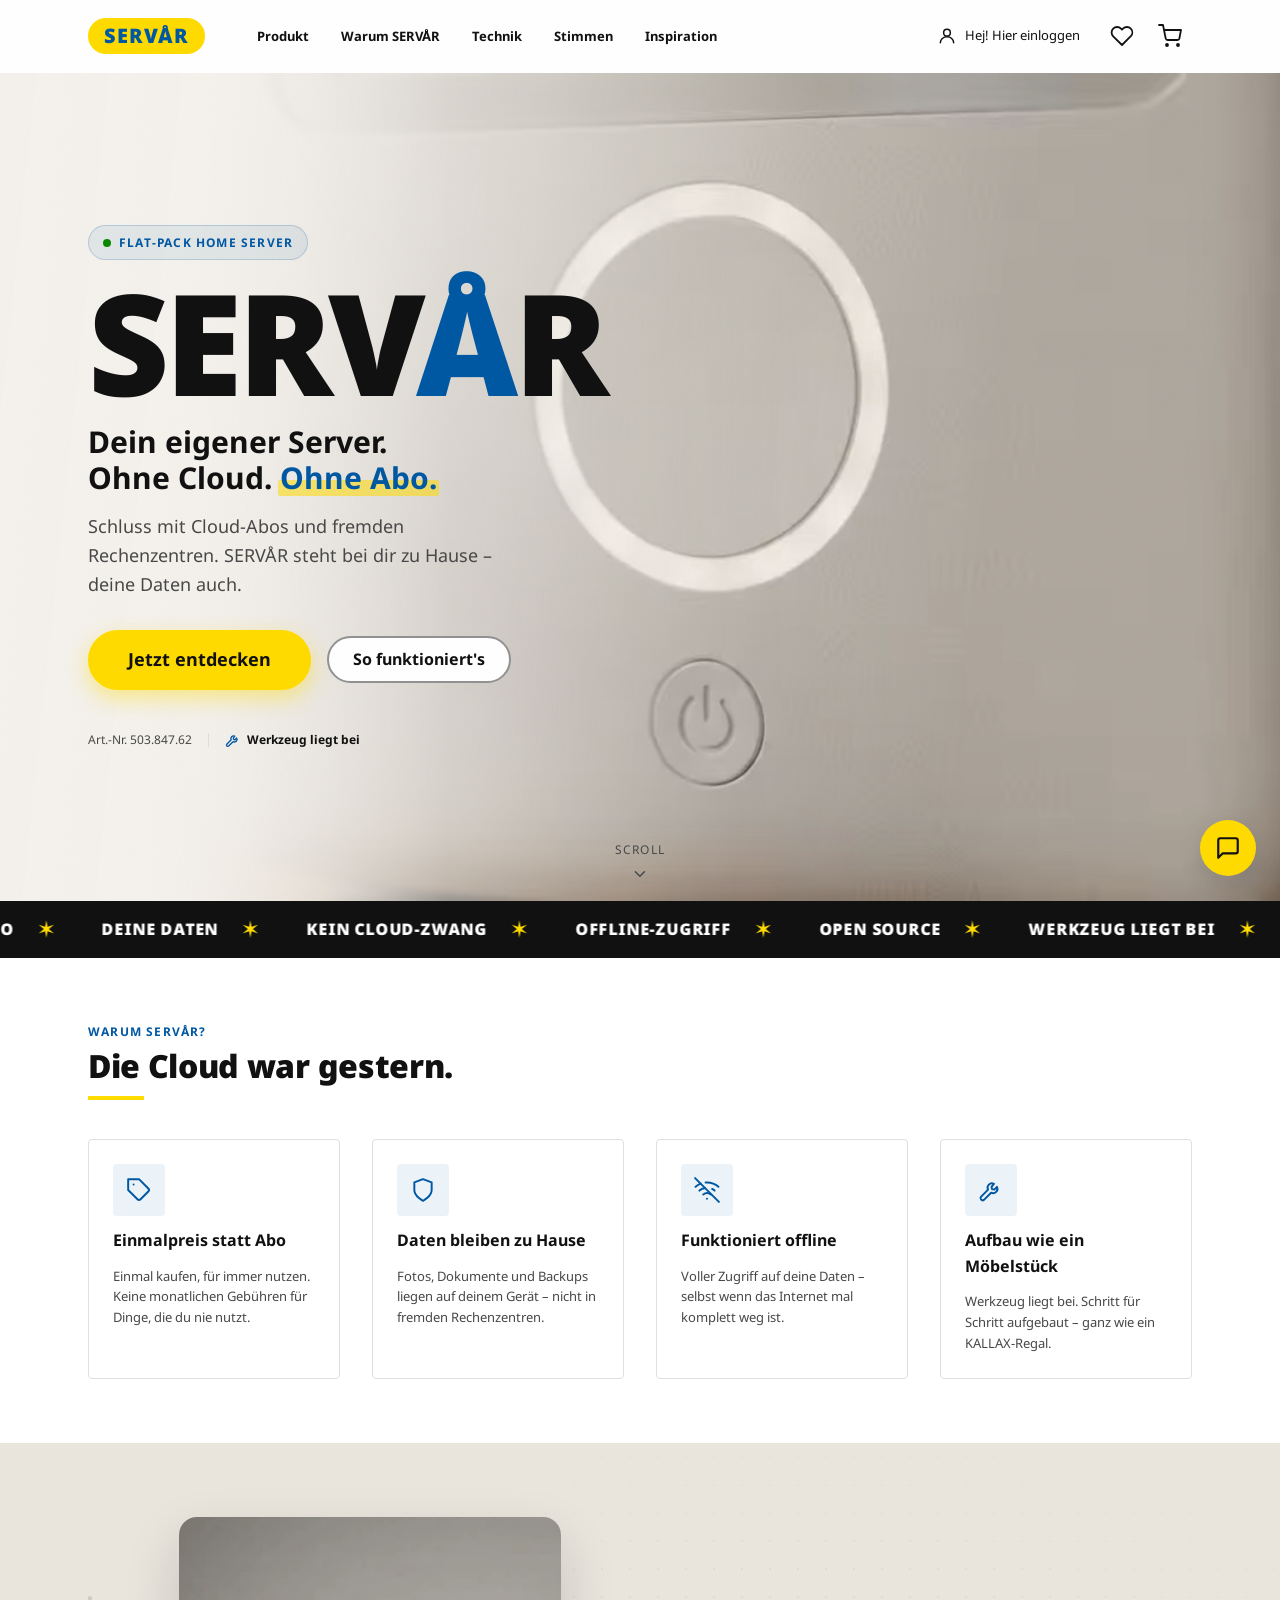
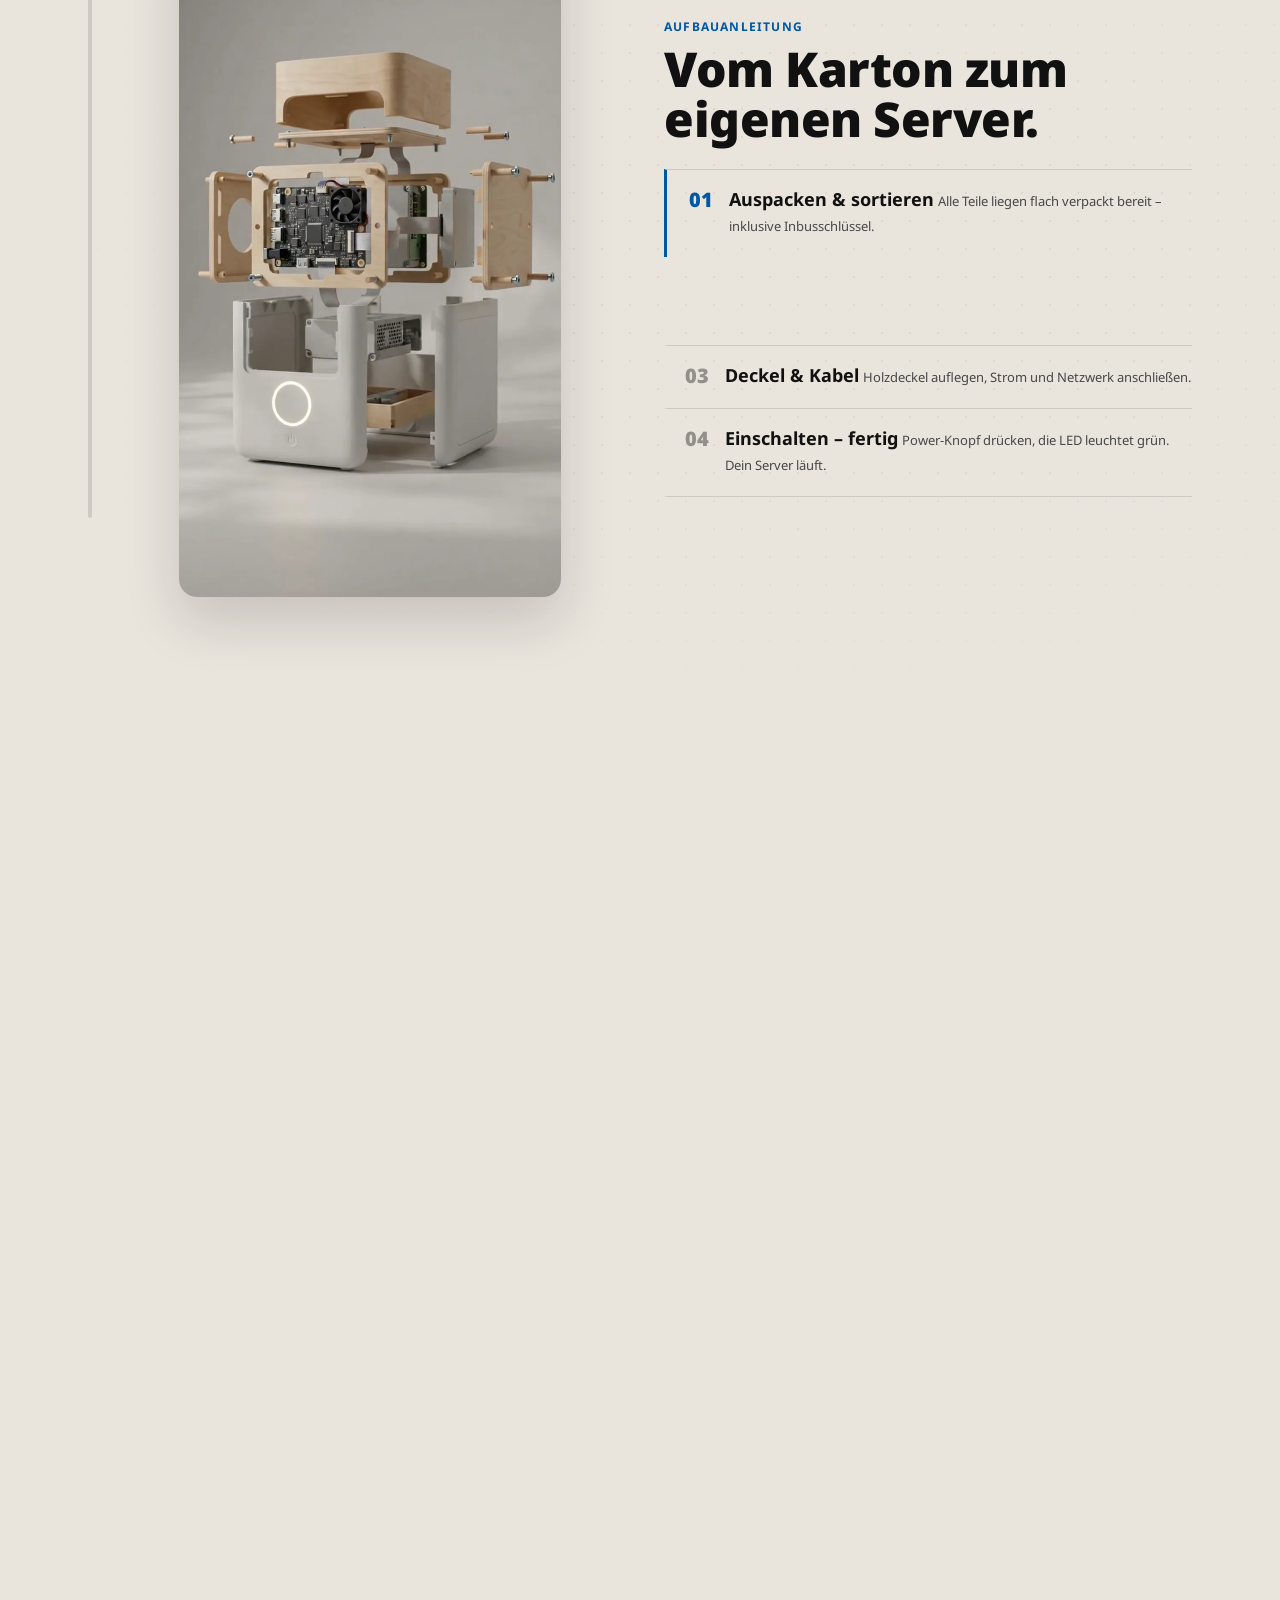
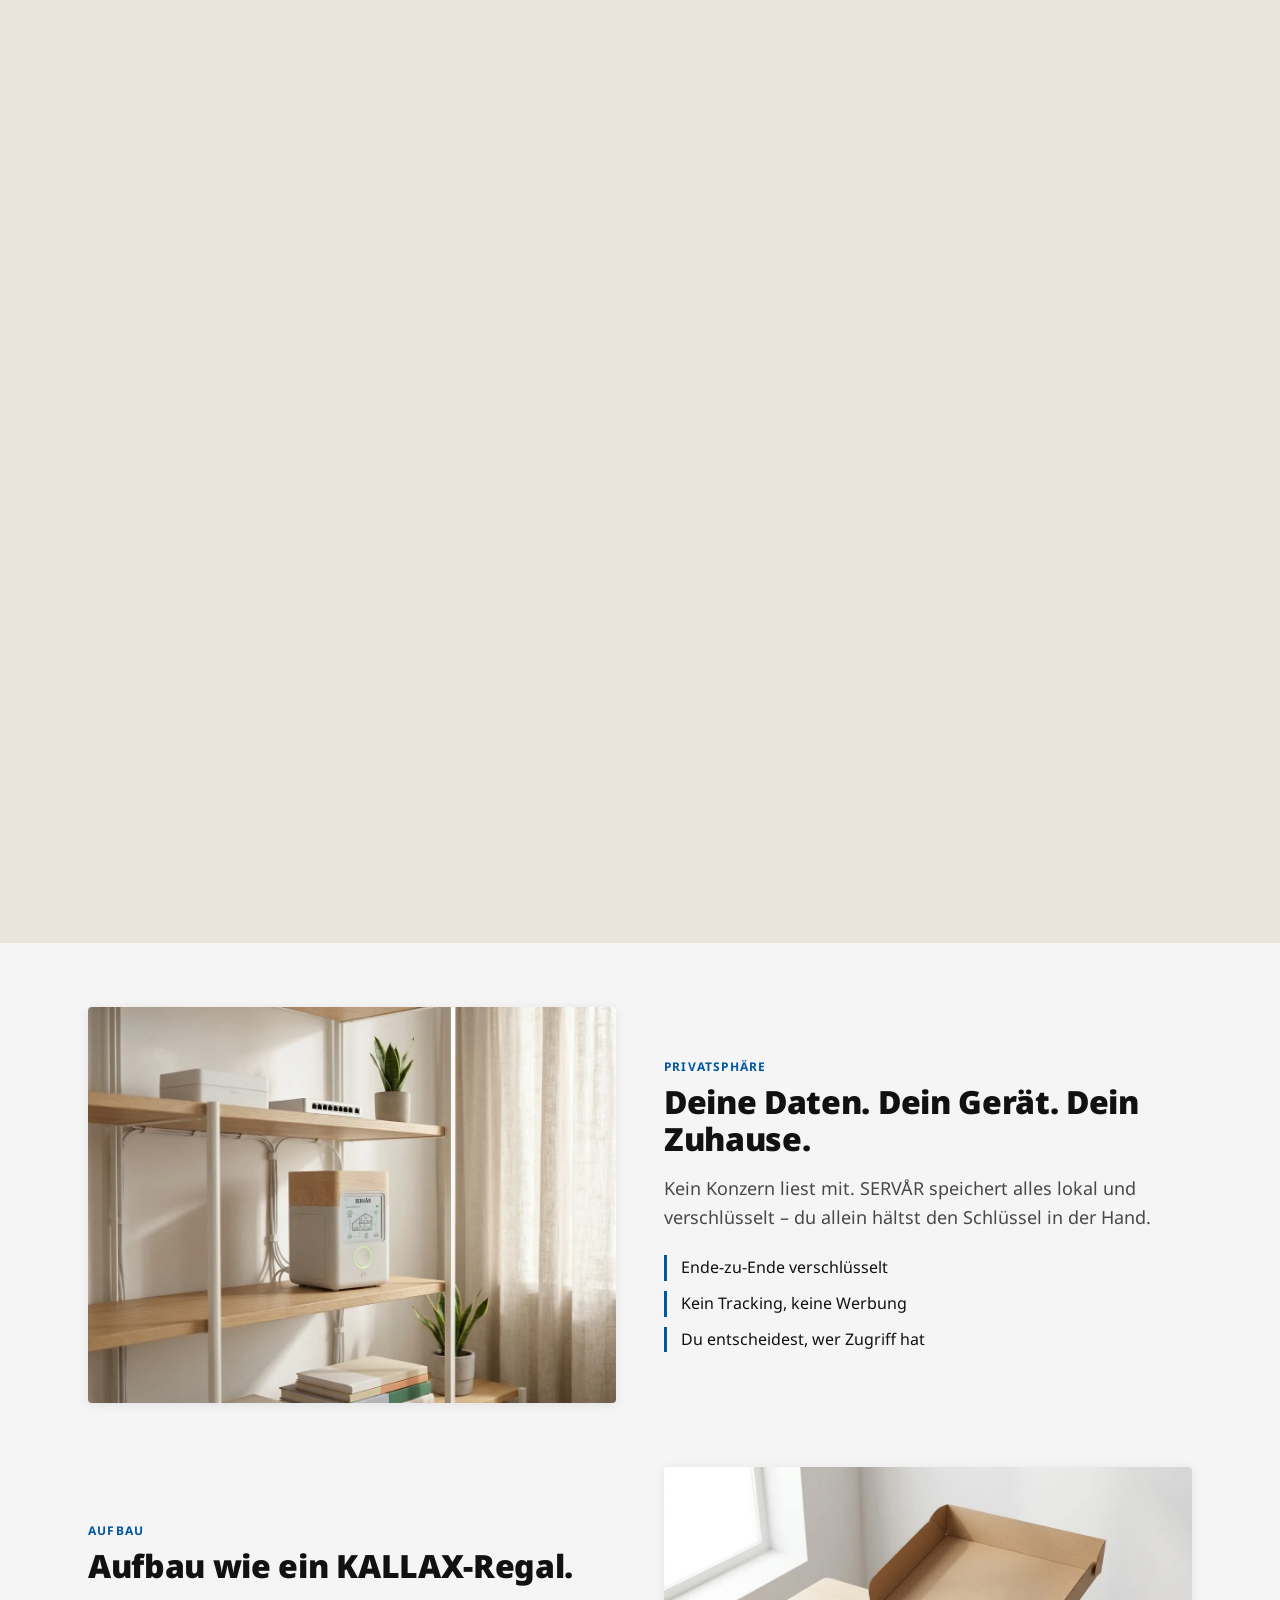
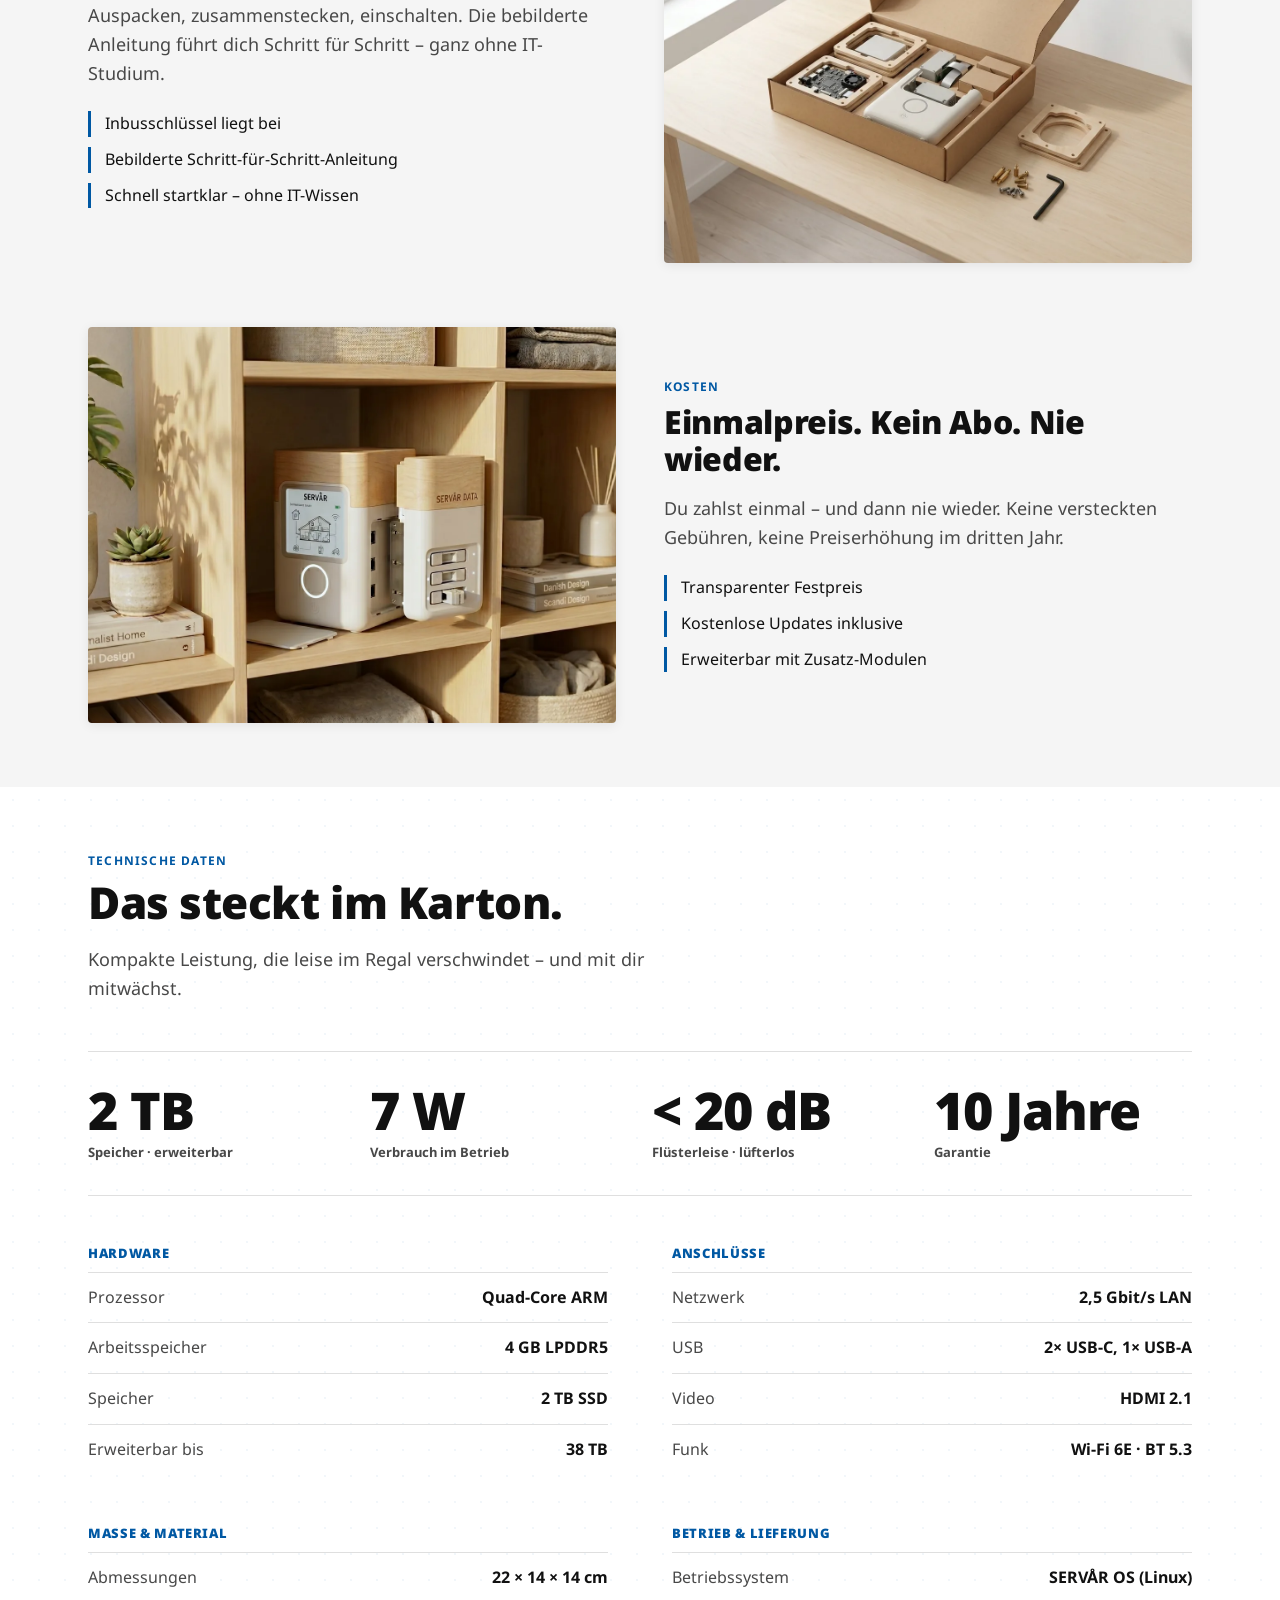
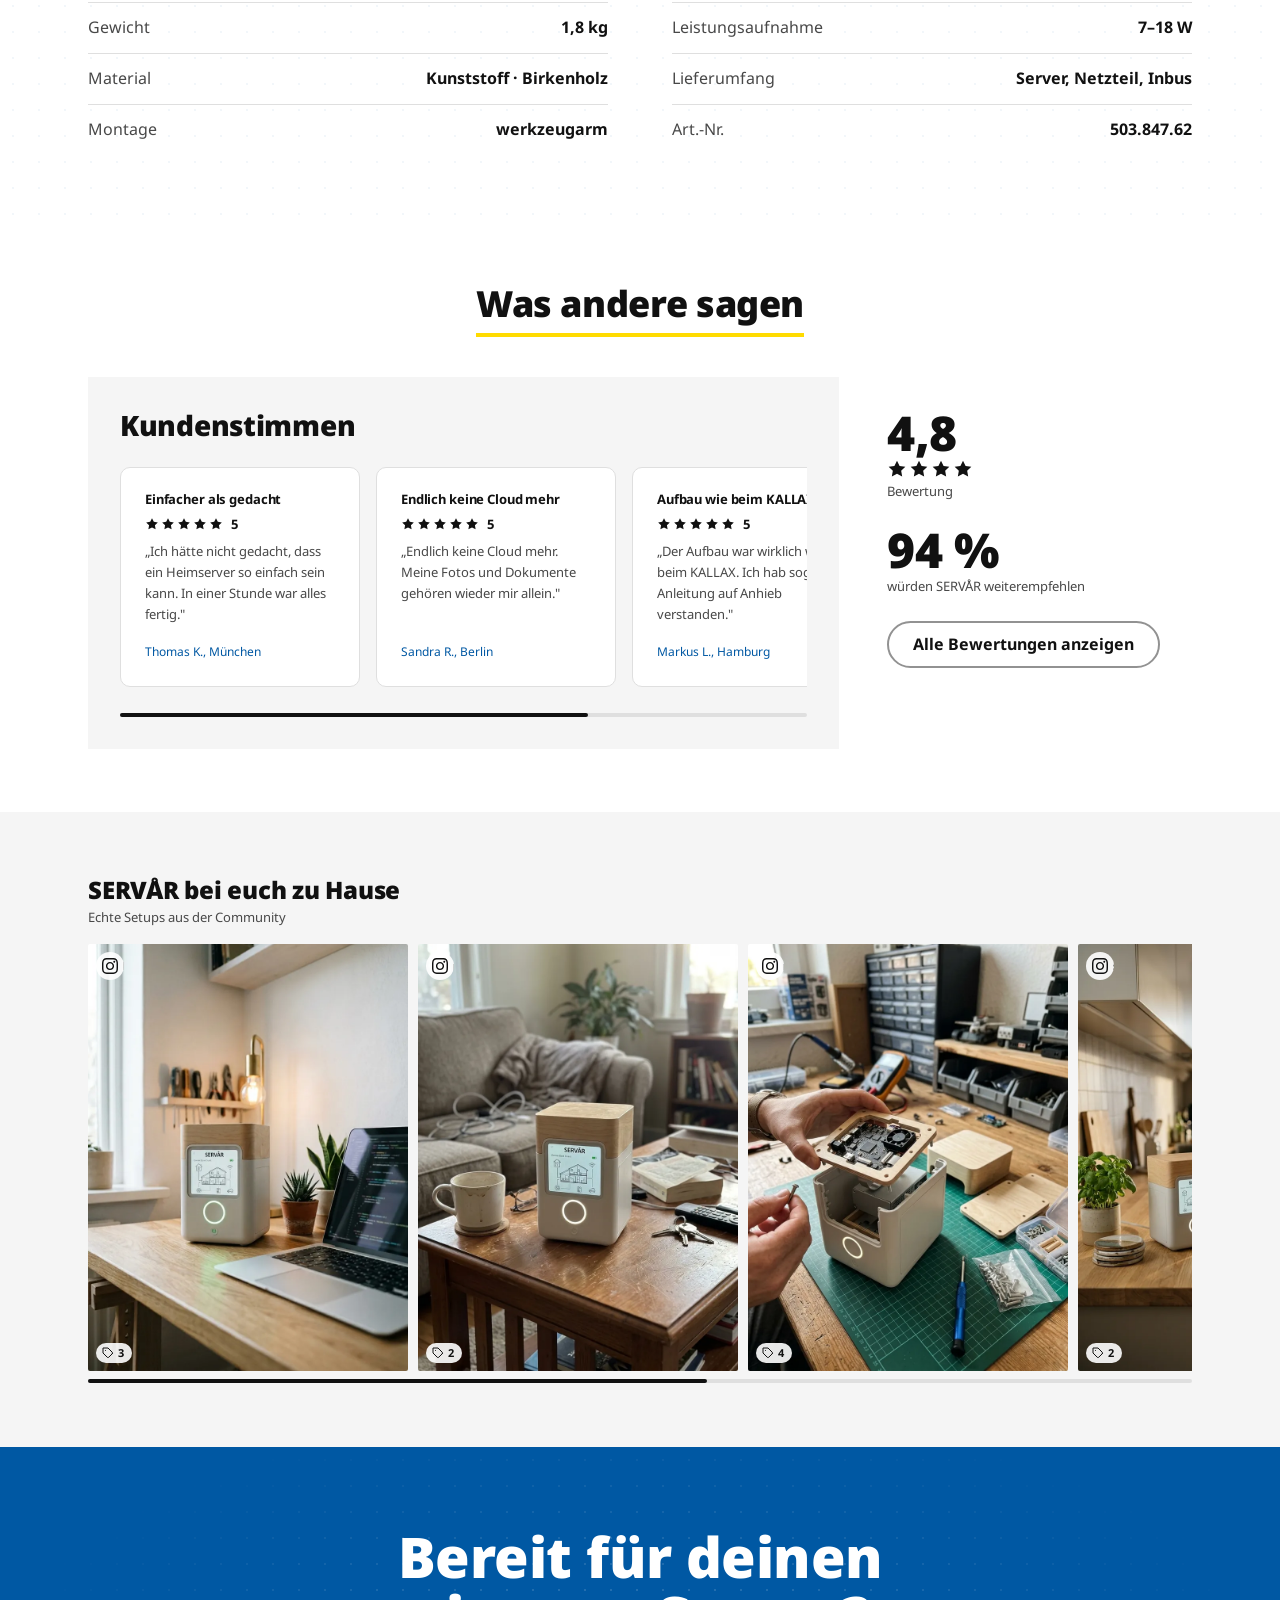
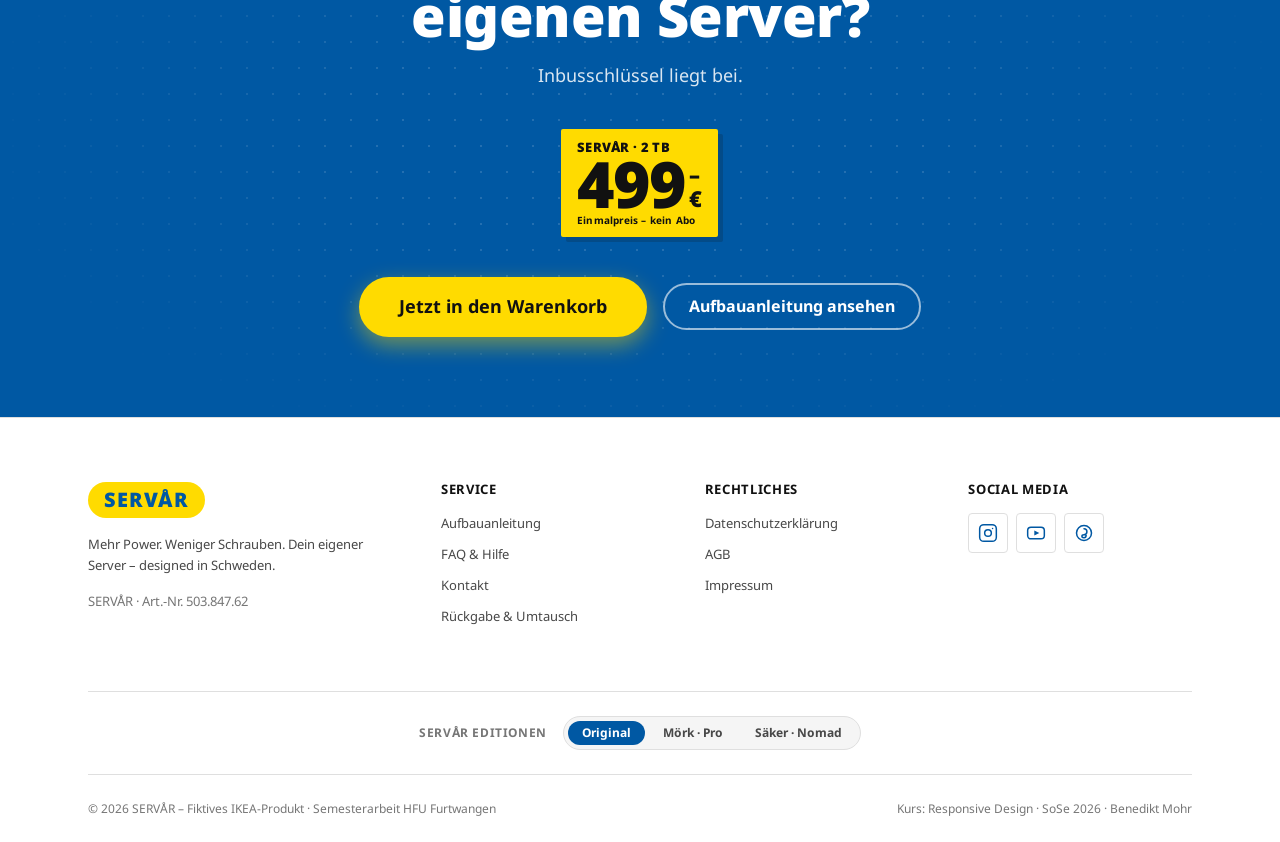
==== commit 29c821ff: "Fix: #top-Anker scrollt wieder nach oben (ID vom sticky Header auf Top-Sentinel verlegt)" ====
--- a/index.html
+++ b/index.html
@@ -10,11 +10,12 @@
     <link rel="stylesheet" href="css/themes.css">
 </head>
 <body>
+<span id="top" aria-hidden="true"></span>
 
 <!-- ========================================================
      SITE HEADER (sticky)
      ======================================================== -->
-<header class="site-header" id="top">
+<header class="site-header">
     <div class="container site-header__inner">
         <a href="#top" class="brand" aria-label="SERVÅR Startseite">SERVÅR</a>
 
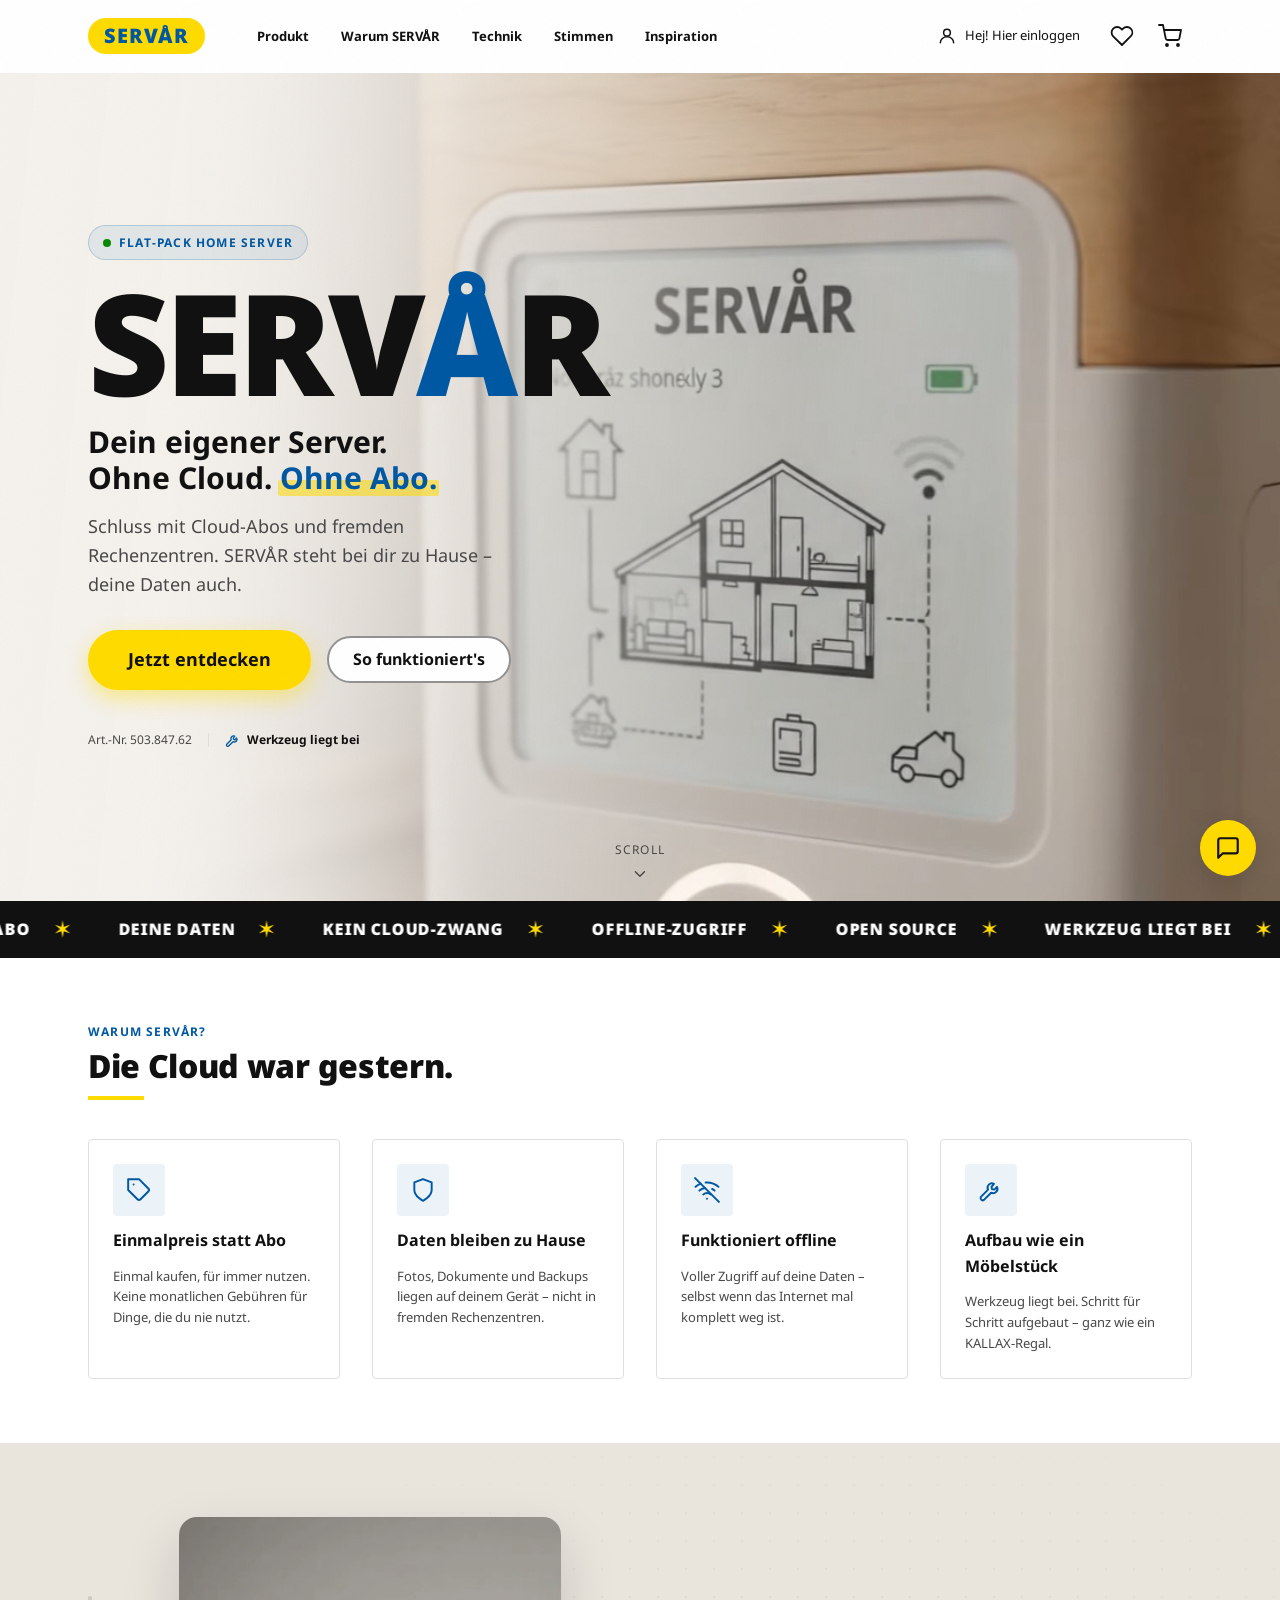
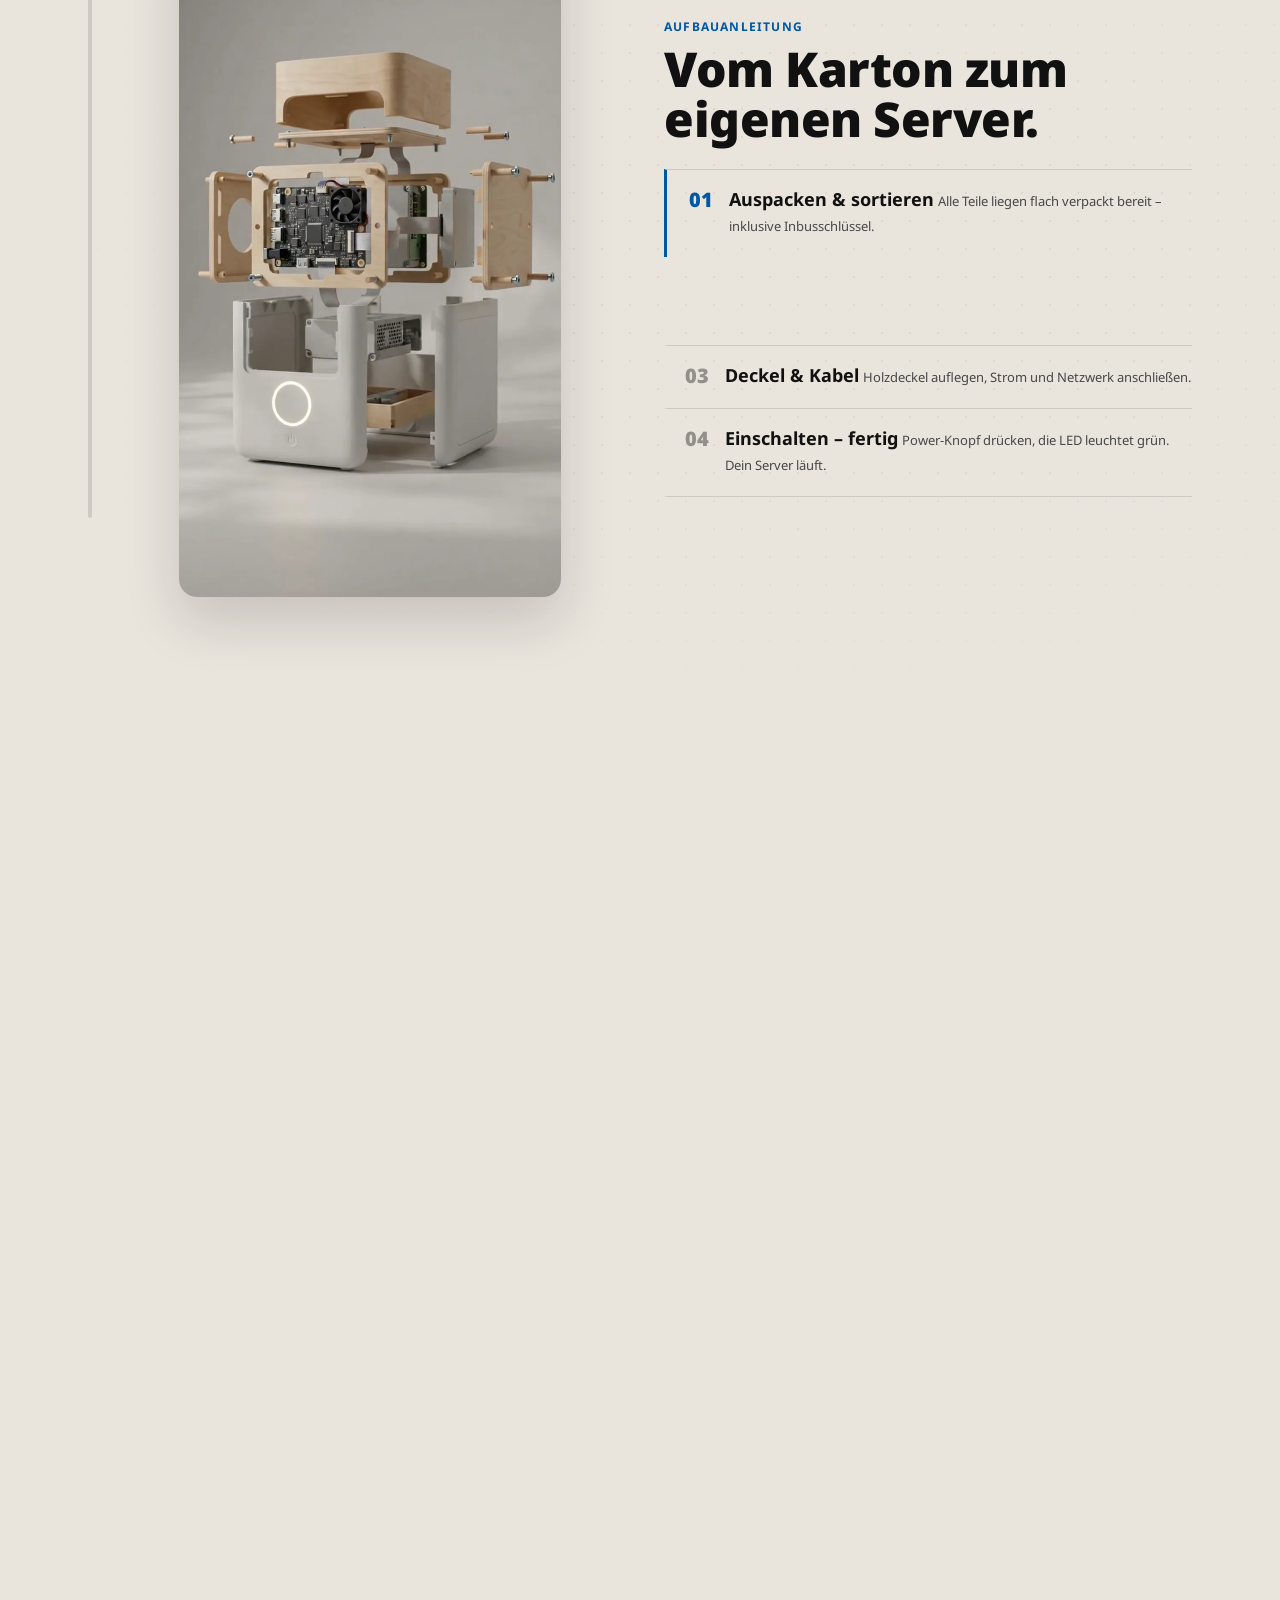
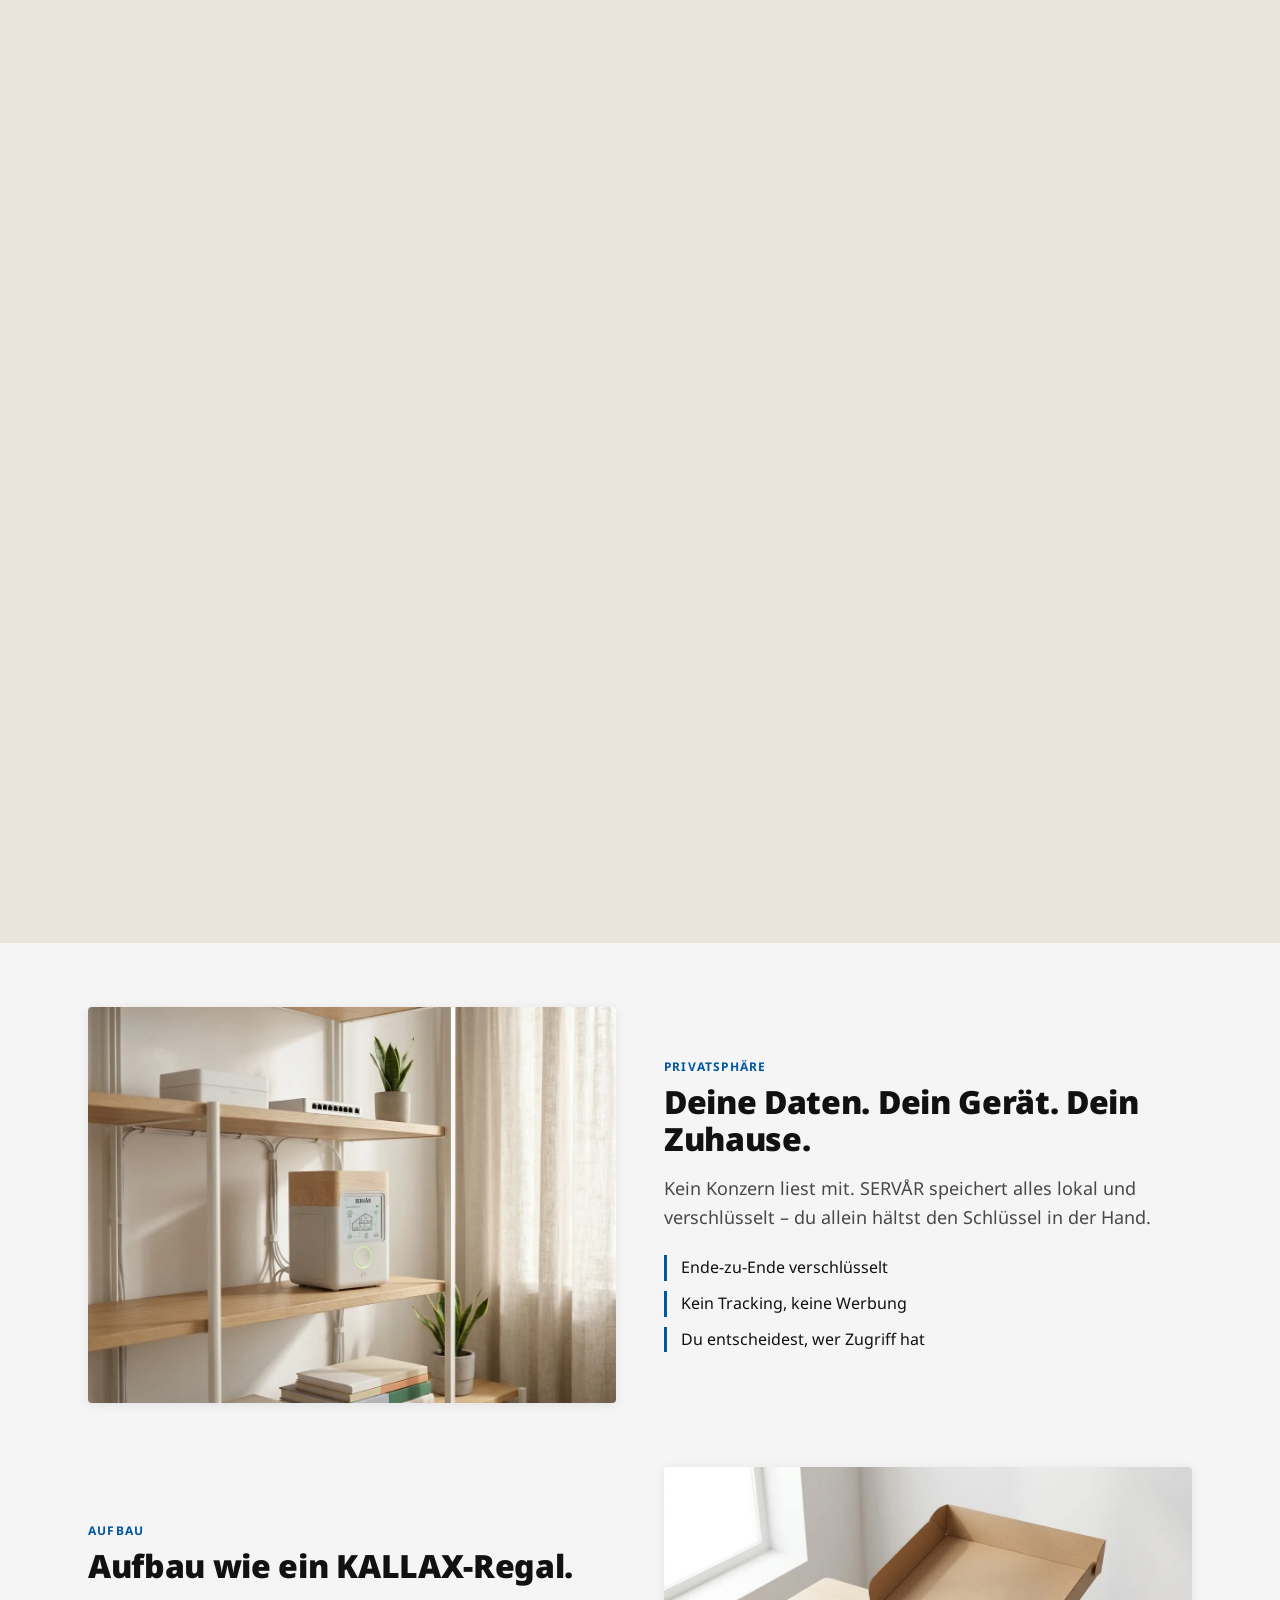
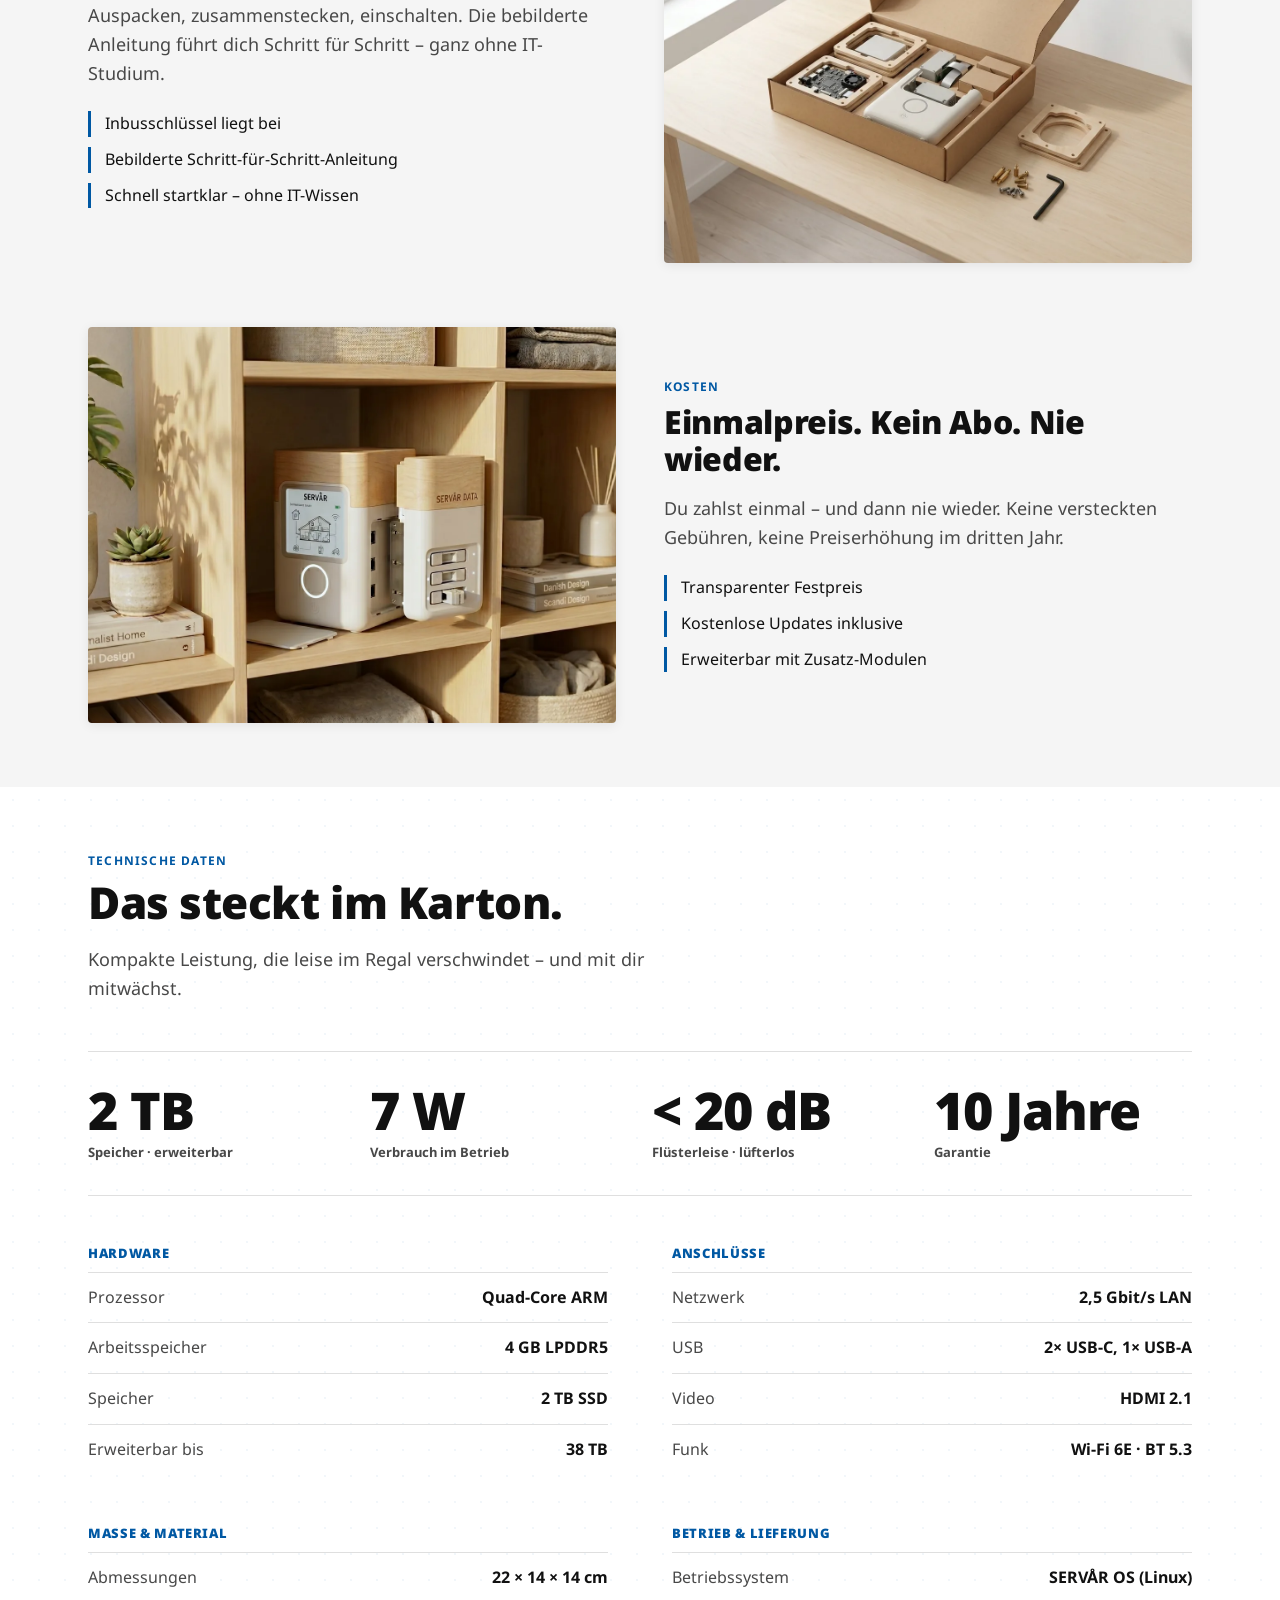
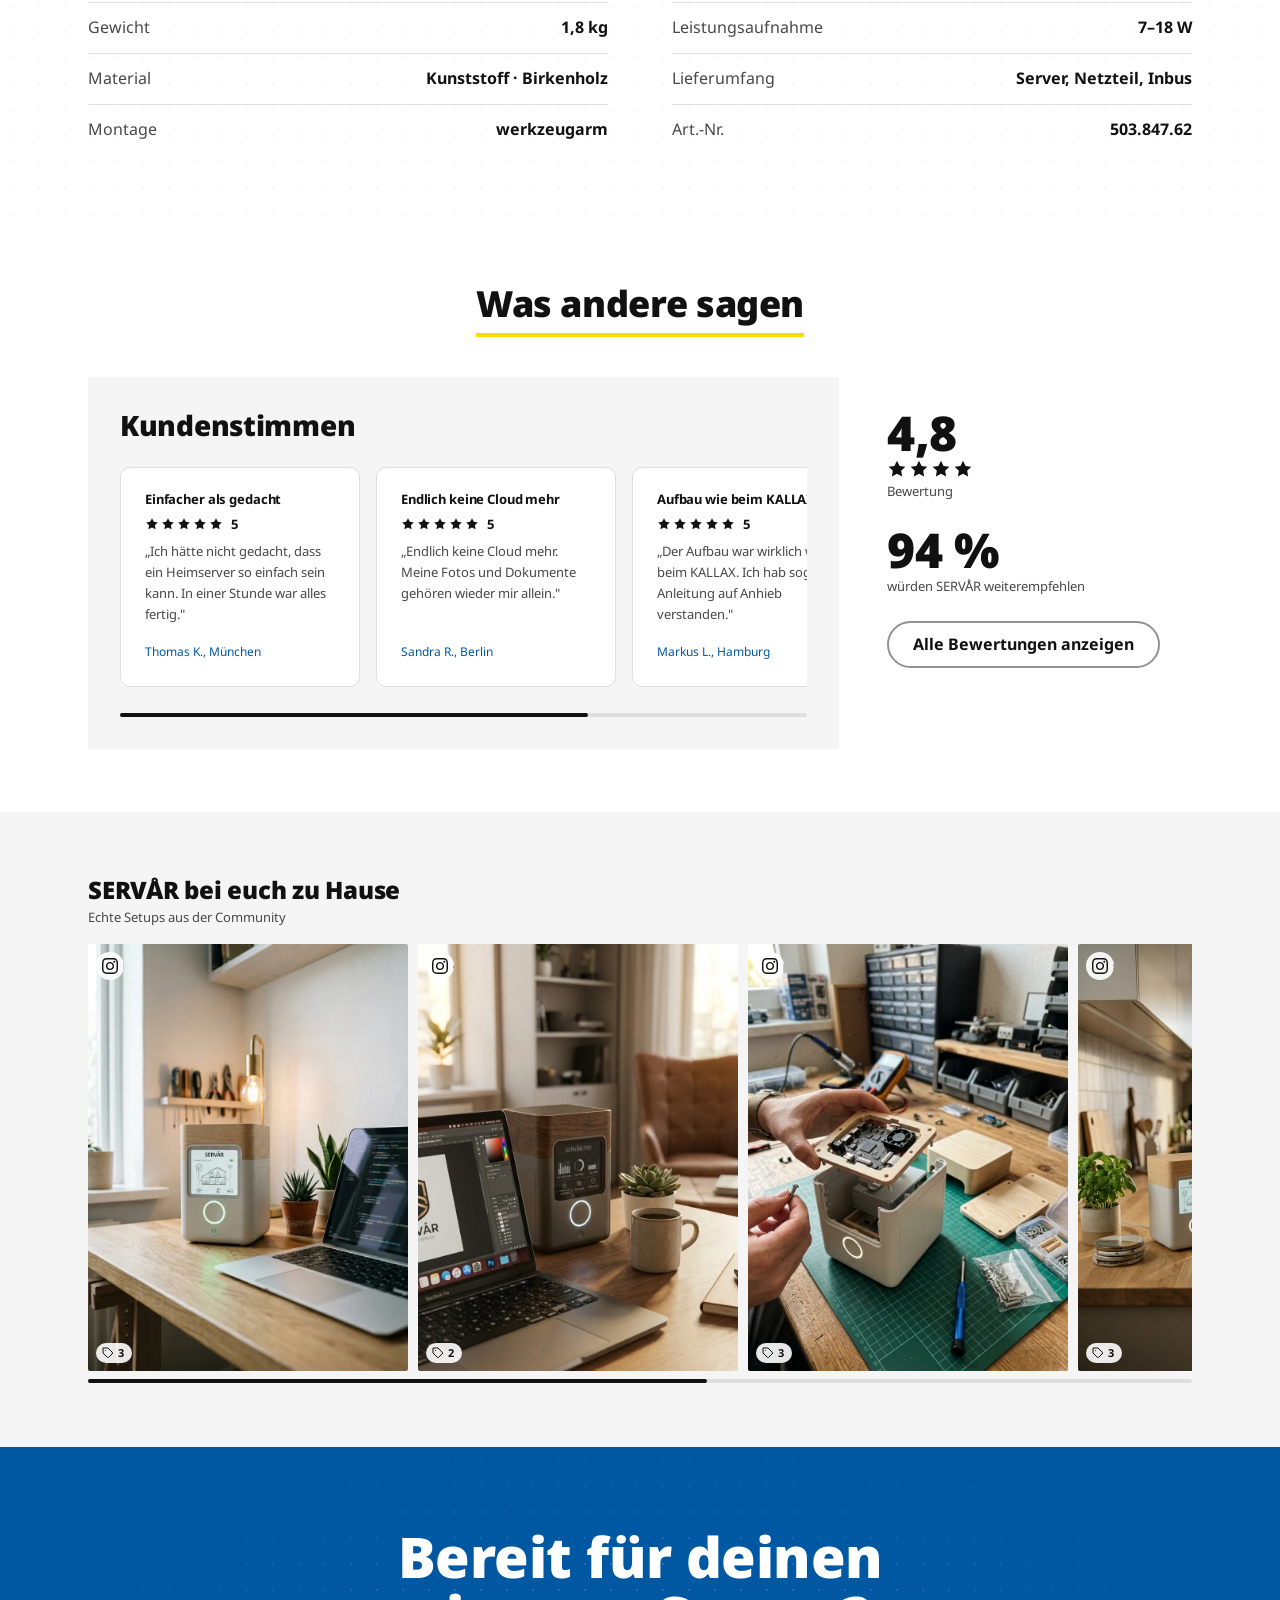
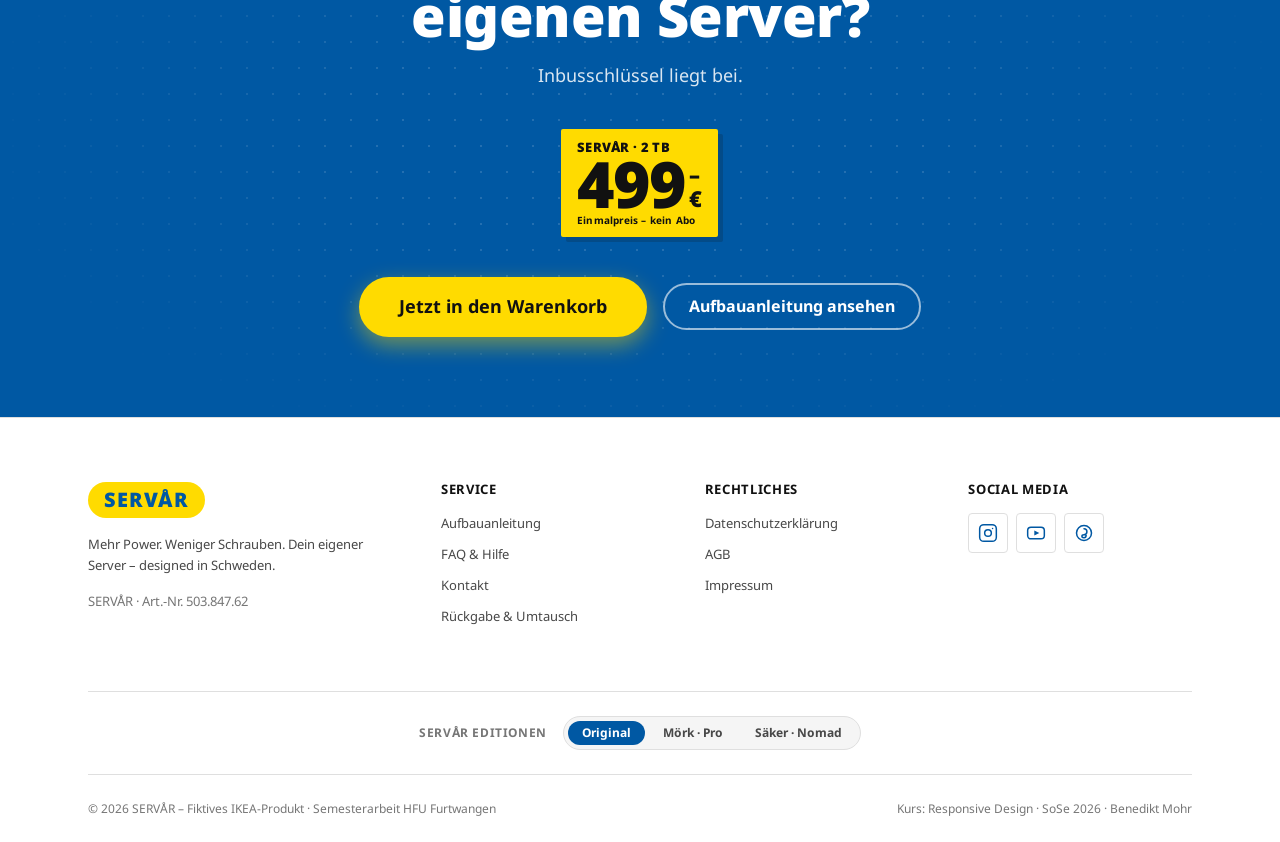
==== commit d3dbcba7: "Editionen finalisiert: eigene Medien (Hero-Video, Canvas, Feature-/Produktbilder) für Mörk & Nomad, " ====
--- a/index.html
+++ b/index.html
@@ -5,9 +5,18 @@
     <meta name="viewport" content="width=device-width, initial-scale=1.0">
     <title>SERVÅR – Dein eigener Server. Ohne Cloud, ohne Abo.</title>
     <meta name="description" content="SERVÅR – der Flat-Pack Home Server. Einmalpreis statt Cloud-Abo, deine Daten bleiben zu Hause. Aufbau wie ein Möbelstück, Inbusschlüssel liegt bei.">
+    <!-- LCP: Hero-Poster sofort auffindbar & hoch priorisiert laden
+         (an <video poster> lässt sich fetchpriority nicht direkt setzen) -->
+    <link rel="preload" as="image" href="assets/hero/servar-hero-poster.webp" type="image/webp" fetchpriority="high">
+
     <link rel="stylesheet" href="css/main.css">
     <link rel="stylesheet" href="css/landing.css">
     <link rel="stylesheet" href="css/themes.css">
+
+    <!-- Favicon: „S" der SERVÅR-Wortmarke in IKEA-Blau auf Gelb (alle Seiten gleich) -->
+    <link rel="icon" href="favicon.ico" sizes="32x32">
+    <link rel="icon" href="favicon.svg" type="image/svg+xml">
+    <link rel="apple-touch-icon" href="apple-touch-icon.png">
 </head>
 <body>
 <span id="top" aria-hidden="true"></span>
@@ -195,6 +204,7 @@
 
                     <div class="assembly__scene">
                         <canvas class="assembly__canvas" id="assembly-canvas" width="900" height="1600"
+                                data-frames="assets/server/frames"
                                 role="img" aria-label="SERVÅR baut sich Schritt für Schritt zusammen"></canvas>
                     </div>
                 </div>
@@ -538,12 +548,12 @@
                                 </span>
                             </button>
 
-                            <button class="insta-card" data-handle="privacy_paula" data-count="2" data-card-index="1" aria-label="Beitrag von privacy_paula öffnen">
-                                <img class="insta-card__img" src="assets/img/community-2.webp" alt="SERVÅR-Setup von @privacy_paula" loading="lazy" decoding="async">
+                            <button class="insta-card" data-handle="design_paula" data-count="2" data-products="pro,fixa" data-card-index="1" aria-label="Beitrag von design_paula öffnen">
+                                <img class="insta-card__img" src="assets/img/community-2.webp" alt="SERVÅR-Setup von @design_paula" loading="lazy" decoding="async">
 
                                 <span class="insta-card__ig-badge" aria-hidden="true">
                                     <svg viewBox="0 0 24 24" fill="currentColor"><path d="M12 2.163c3.204 0 3.584.012 4.85.07 3.252.148 4.771 1.691 4.919 4.919.058 1.265.069 1.645.069 4.849 0 3.205-.012 3.584-.069 4.849-.149 3.225-1.664 4.771-4.919 4.919-1.266.058-1.644.07-4.85.07-3.204 0-3.584-.012-4.849-.07-3.26-.149-4.771-1.699-4.919-4.92-.058-1.265-.07-1.644-.07-4.849 0-3.204.013-3.583.07-4.849.149-3.227 1.664-4.771 4.919-4.919 1.266-.057 1.645-.069 4.849-.069zm0-2.163c-3.259 0-3.667.014-4.947.072-4.358.2-6.78 2.618-6.98 6.98-.059 1.281-.073 1.689-.073 4.948 0 3.259.014 3.668.072 4.948.2 4.358 2.618 6.78 6.98 6.98 1.281.058 1.689.072 4.948.072 3.259 0 3.668-.014 4.948-.072 4.354-.2 6.782-2.618 6.979-6.98.059-1.28.073-1.689.073-4.948 0-3.259-.014-3.667-.072-4.947-.196-4.354-2.617-6.78-6.979-6.98-1.281-.059-1.69-.073-4.949-.073zm0 5.838c-3.403 0-6.162 2.759-6.162 6.162s2.759 6.163 6.162 6.163 6.162-2.759 6.162-6.163c0-3.403-2.759-6.162-6.162-6.162zm0 10.162c-2.209 0-4-1.79-4-4 0-2.209 1.791-4 4-4s4 1.791 4 4c0 2.21-1.791 4-4 4zm6.406-11.845c-.796 0-1.441.645-1.441 1.44s.645 1.44 1.441 1.44c.795 0 1.439-.645 1.439-1.44s-.644-1.44-1.439-1.44z"/></svg>
-                                    <span class="insta-card__ig-name">privacy_paula</span>
+                                    <span class="insta-card__ig-name">design_paula</span>
                                 </span>
                                 <span class="insta-card__count" aria-hidden="true">
                                     <svg viewBox="0 0 24 24" fill="none" stroke="currentColor" stroke-width="2" stroke-linecap="round" stroke-linejoin="round"><path d="M20.59 13.41l-7.17 7.17a2 2 0 0 1-2.83 0L2 12V2h10l8.59 8.59a2 2 0 0 1 0 2.82z"/><line x1="7" y1="7" x2="7.01" y2="7"/></svg>
@@ -577,12 +587,12 @@
                                 </span>
                             </button>
 
-                            <button class="insta-card" data-handle="cleandesk_co" data-count="1" data-card-index="4" aria-label="Beitrag von cleandesk_co öffnen">
-                                <img class="insta-card__img" src="assets/img/community-5.webp" alt="SERVÅR-Setup von @cleandesk_co" loading="lazy" decoding="async">
+                            <button class="insta-card" data-handle="travel_tim" data-count="2" data-products="nomad,fixa" data-card-index="4" aria-label="Beitrag von travel_tim öffnen">
+                                <img class="insta-card__img" src="assets/img/community-5.webp" alt="SERVÅR-Setup von @travel_tim" loading="lazy" decoding="async">
 
                                 <span class="insta-card__ig-badge" aria-hidden="true">
                                     <svg viewBox="0 0 24 24" fill="currentColor"><path d="M12 2.163c3.204 0 3.584.012 4.85.07 3.252.148 4.771 1.691 4.919 4.919.058 1.265.069 1.645.069 4.849 0 3.205-.012 3.584-.069 4.849-.149 3.225-1.664 4.771-4.919 4.919-1.266.058-1.644.07-4.85.07-3.204 0-3.584-.012-4.849-.07-3.26-.149-4.771-1.699-4.919-4.92-.058-1.265-.07-1.644-.07-4.849 0-3.204.013-3.583.07-4.849.149-3.227 1.664-4.771 4.919-4.919 1.266-.057 1.645-.069 4.849-.069zm0-2.163c-3.259 0-3.667.014-4.947.072-4.358.2-6.78 2.618-6.98 6.98-.059 1.281-.073 1.689-.073 4.948 0 3.259.014 3.668.072 4.948.2 4.358 2.618 6.78 6.98 6.98 1.281.058 1.689.072 4.948.072 3.259 0 3.668-.014 4.948-.072 4.354-.2 6.782-2.618 6.979-6.98.059-1.28.073-1.689.073-4.948 0-3.259-.014-3.667-.072-4.947-.196-4.354-2.617-6.78-6.979-6.98-1.281-.059-1.69-.073-4.949-.073zm0 5.838c-3.403 0-6.162 2.759-6.162 6.162s2.759 6.163 6.162 6.163 6.162-2.759 6.162-6.163c0-3.403-2.759-6.162-6.162-6.162zm0 10.162c-2.209 0-4-1.79-4-4 0-2.209 1.791-4 4-4s4 1.791 4 4c0 2.21-1.791 4-4 4zm6.406-11.845c-.796 0-1.441.645-1.441 1.44s.645 1.44 1.441 1.44c.795 0 1.439-.645 1.439-1.44s-.644-1.44-1.439-1.44z"/></svg>
-                                    <span class="insta-card__ig-name">cleandesk_co</span>
+                                    <span class="insta-card__ig-name">travel_tim</span>
                                 </span>
                                 <span class="insta-card__count" aria-hidden="true">
                                     <svg viewBox="0 0 24 24" fill="none" stroke="currentColor" stroke-width="2" stroke-linecap="round" stroke-linejoin="round"><path d="M20.59 13.41l-7.17 7.17a2 2 0 0 1-2.83 0L2 12V2h10l8.59 8.59a2 2 0 0 1 0 2.82z"/><line x1="7" y1="7" x2="7.01" y2="7"/></svg>
@@ -755,63 +765,8 @@
                 </div>
             </div>
 
-            <div class="insta-modal__products-col">
-
-                <div class="insta-product">
-                    <div class="insta-product__thumb"><img src="assets/img/produkt-basis.webp" alt="SERVÅR Basis-Einheit"></div>
-                    <div class="insta-product__info">
-                        <span class="insta-product__name">SERVÅR</span>
-                        <span class="insta-product__desc">Basis-Einheit, 2 TB</span>
-                        <span class="insta-product__price">499,<sup>–</sup>&nbsp;€</span>
-                    </div>
-                    <div class="insta-product__actions">
-                        <button class="btn-icon btn-icon--primary" aria-label="In den Warenkorb">
-                            <svg viewBox="0 0 24 24" fill="none" stroke="currentColor" stroke-width="2" stroke-linecap="round" stroke-linejoin="round" aria-hidden="true"><circle cx="9" cy="21" r="1"/><circle cx="20" cy="21" r="1"/><path d="M1 1h4l2.7 13.4a2 2 0 0 0 2 1.6h9.7a2 2 0 0 0 2-1.6L23 6H6"/></svg>
-                        </button>
-                        <button class="btn-icon btn-icon--wishlist" aria-label="Zu Favoriten" aria-pressed="false">
-                            <svg viewBox="0 0 24 24" fill="none" stroke="currentColor" stroke-width="1.8" stroke-linecap="round" stroke-linejoin="round" aria-hidden="true"><path d="M20.8 4.6a5.5 5.5 0 0 0-7.8 0l-1 1-1-1a5.5 5.5 0 0 0-7.8 7.8l1 1L12 21l7.8-7.8 1-1a5.5 5.5 0 0 0 0-7.6z"/></svg>
-                        </button>
-                    </div>
-                </div>
-
-                <div class="insta-product">
-                    <div class="insta-product__thumb"><img src="assets/img/produkt-modul.webp" alt="SERVÅR Erweiterungs-Modul"></div>
-                    <div class="insta-product__info">
-                        <span class="insta-product__badge">Neuer niedriger Preis</span>
-                        <span class="insta-product__name">SERVÅR</span>
-                        <span class="insta-product__desc">Erweiterungs-Modul, +12 TB</span>
-                        <span class="price-tag price-tag--offer">
-                            <span class="price-tag__price" data-main="299" data-cents="–" data-currency="€"></span>
-                        </span>
-                        <span class="insta-product__price-old">Vorher: 349,– €</span>
-                    </div>
-                    <div class="insta-product__actions">
-                        <button class="btn-icon btn-icon--primary" aria-label="In den Warenkorb">
-                            <svg viewBox="0 0 24 24" fill="none" stroke="currentColor" stroke-width="2" stroke-linecap="round" stroke-linejoin="round" aria-hidden="true"><circle cx="9" cy="21" r="1"/><circle cx="20" cy="21" r="1"/><path d="M1 1h4l2.7 13.4a2 2 0 0 0 2 1.6h9.7a2 2 0 0 0 2-1.6L23 6H6"/></svg>
-                        </button>
-                        <button class="btn-icon btn-icon--wishlist" aria-label="Zu Favoriten" aria-pressed="false">
-                            <svg viewBox="0 0 24 24" fill="none" stroke="currentColor" stroke-width="1.8" stroke-linecap="round" stroke-linejoin="round" aria-hidden="true"><path d="M20.8 4.6a5.5 5.5 0 0 0-7.8 0l-1 1-1-1a5.5 5.5 0 0 0-7.8 7.8l1 1L12 21l7.8-7.8 1-1a5.5 5.5 0 0 0 0-7.6z"/></svg>
-                        </button>
-                    </div>
-                </div>
-
-                <div class="insta-product">
-                    <div class="insta-product__thumb"><img src="assets/img/produkt-fixa.webp" alt="FIXA Inbusschlüssel"></div>
-                    <div class="insta-product__info">
-                        <span class="insta-product__name">FIXA</span>
-                        <span class="insta-product__desc">Ersatz-Inbusschlüssel, 4 mm</span>
-                        <span class="insta-product__price">2,<sup>–</sup>&nbsp;€</span>
-                    </div>
-                    <div class="insta-product__actions">
-                        <button class="btn-icon btn-icon--primary" aria-label="In den Warenkorb">
-                            <svg viewBox="0 0 24 24" fill="none" stroke="currentColor" stroke-width="2" stroke-linecap="round" stroke-linejoin="round" aria-hidden="true"><circle cx="9" cy="21" r="1"/><circle cx="20" cy="21" r="1"/><path d="M1 1h4l2.7 13.4a2 2 0 0 0 2 1.6h9.7a2 2 0 0 0 2-1.6L23 6H6"/></svg>
-                        </button>
-                        <button class="btn-icon btn-icon--wishlist" aria-label="Zu Favoriten" aria-pressed="false">
-                            <svg viewBox="0 0 24 24" fill="none" stroke="currentColor" stroke-width="1.8" stroke-linecap="round" stroke-linejoin="round" aria-hidden="true"><path d="M20.8 4.6a5.5 5.5 0 0 0-7.8 0l-1 1-1-1a5.5 5.5 0 0 0-7.8 7.8l1 1L12 21l7.8-7.8 1-1a5.5 5.5 0 0 0 0-7.6z"/></svg>
-                        </button>
-                    </div>
-                </div>
-
+            <div class="insta-modal__products-col" id="insta-modal-products">
+                <!-- pro Beitrag dynamisch befüllt (siehe initInstaSlider in js/components.js) -->
             </div>
         </div>
     </div>
--- a/css/themes.css
+++ b/css/themes.css
@@ -74,7 +74,7 @@
     /* Token-Overrides (kaskadieren in die ganze Seite) */
     --color-text:        #eef1f5;
     --color-text-muted:  #a7aeb8;
-    --color-text-faint:  #6e757f;
+    --color-text-faint:  #868d99;   /* angehoben: erreicht WCAG AA auf #0e1014 */
     --color-border:      rgba(255, 255, 255, 0.12);
     --color-blue:        #4da3ff;   /* kühler Akzent / „Leuchtring" */
     --color-bg-alt:      #16191f;   /* abgesetzte Flächen (Feature/Modul/Reviews) */
@@ -83,15 +83,21 @@
     color: #eef1f5;
 }
 
-/* Marken-Pill: dunkler Text auf Gelb (sonst zu wenig Kontrast) */
-.theme-mork .brand { color: #0e1014; }
+/* Marken-Logo bleibt in ALLEN Editionen IKEA-Blau auf Gelb — die
+   Markenfarbe wird nicht vom Edition-Akzent (--color-blue) überschrieben.
+   Greift auf das statische Marken-Token zu, das die Themes nicht antasten. */
+.theme-mork .brand,
+.theme-nomad .brand { color: rgb(var(--colour-static-ikea-brand-blue)); }
 
 /* Header dunkel + Glas-Effekt */
 .theme-mork .site-header { background-color: rgba(14, 16, 20, 0.82); }
 .theme-mork .site-header.is-scrolled { border-bottom-color: var(--color-border); }
 
-/* Mobiles Burger-Panel dunkel (sonst helle Fläche + heller Text) */
-.theme-mork .site-nav { background-color: #14171c; }
+/* Burger-Panel dunkel — NUR wo .site-nav ein Dropdown-Panel ist (≤1023).
+   Die Desktop-Inline-Nav bleibt transparent über dem Header-Glas. */
+@media (max-width: 1023px) {
+    .theme-mork .site-nav { background-color: #14171c; }
+}
 
 /* Hero dunkel + Video abdunkeln */
 .theme-mork .hero { background-color: #0c0e12; }
@@ -139,26 +145,102 @@
     background-image: radial-gradient(rgba(255, 255, 255, 0.05) 1.2px, transparent 1.2px);
 }
 .theme-mork .assembly__step { border-color: var(--color-border); }
+/* Inaktive Schritt-Nummern: Basis ist dunkles rgba(17,17,17,0.4) → auf
+   Dunkel unsichtbar. Auf helles, dezentes Weiß umstellen (aktiv bleibt blau). */
+.theme-mork .assembly__step-num { color: rgba(255, 255, 255, 0.5); }
 @media (max-width: 1023px) {
     /* aktive Schritt-Karte dunkel (sonst weiße Karte + heller Text) */
     .theme-mork .assembly__step { background-color: #16191f; }
 }
 
-/* Bilder einbetten (dezent abdunkeln, passt zur Dark-Bühne) */
+/* Noch helle, geteilte Bilder dezent abdunkeln, damit sie zur Dark-Bühne
+   passen. Der Canvas hat eine EIGENE dunkle Frame-Sequenz (frames-pro) und
+   wird NICHT mit abgedunkelt — sonst säuft die Aufbau-Animation ab. */
 .theme-mork .feature__media-img,
-.theme-mork .insta-card__img,
-.theme-mork .assembly__canvas { filter: brightness(0.86) contrast(1.04); }
+.theme-mork .insta-card__img { filter: brightness(0.86) contrast(1.04); }
 
 /* Modul-Sektion (Instagram) */
 .theme-mork .module-section--alt { background-color: #121419; }
 
-/* Reviews-Panels */
+/* Reviews / Kundenstimmen — Dark-Optimierung */
 .theme-mork .reviews__panel--left { background-color: #14171c; }
 .theme-mork .reviews__panel--right { background-color: #0e1014; }
 
-/* Outline-Button auf Dunkel lesbar */
-.theme-mork .btn--outline { color: var(--color-text); border-color: var(--color-border); }
-.theme-mork .btn--outline:hover { background-color: rgba(255, 255, 255, 0.06); }
+/* Karten dunkel statt weiß (sonst heller Text auf weißer Karte) */
+.theme-mork .review-card { background-color: #16191f; border-color: var(--color-border); }
+.theme-mork .review-card__body { color: var(--color-text-muted); }
+
+/* Sterne: gefüllt = Gold, leer = dezent hell (schwarz wäre unsichtbar) */
+.theme-mork .star svg,
+.theme-mork .star svg use { fill: var(--color-yellow); }
+.theme-mork .star--empty svg,
+.theme-mork .star--empty svg use { fill: rgba(255, 255, 255, 0.18); }
+/* Halb-Stern behält die Verlaufs-Füllung (sonst überschreibt ihn die Gold-Regel) */
+.theme-mork .star--half svg use { fill: url(#half-star-grad); }
+/* Halb-Stern-Verlauf (inline-SVG) dark-tauglich umfärben */
+.theme-mork #half-star-grad stop:first-child { stop-color: var(--color-yellow); }
+.theme-mork #half-star-grad stop:last-child  { stop-color: rgba(255, 255, 255, 0.20); }
+
+/* Custom-Scrollbars (Reviews UND Insta-Feed): Basis ist track=gray-200,
+   thumb=schwarz — auf Dunkel wirkt der helle Track wie ein Fremdkörper.
+   Heller, transluzenter Track + helles Thumb, einheitlich für beide Slider. */
+.theme-mork .reviews__scrollbar-track,
+.theme-mork .insta-feed__scrollbar-track { background-color: rgba(255, 255, 255, 0.12); }
+.theme-mork .reviews__scrollbar-thumb,
+.theme-mork .insta-feed__scrollbar-thumb { background-color: rgba(255, 255, 255, 0.55); }
+
+/* Slider-Pfeile (Reviews + Insta-Feed): schwarze Buttons (var(--color-black))
+   sind auf den dunklen Flächen kaum sichtbar → helle Fläche, dunkles Icon. */
+.theme-mork .reviews__nav-btn {
+    background-color: rgba(255, 255, 255, 0.92);
+    color: var(--color-black);
+}
+.theme-mork .reviews__nav-btn:hover { background-color: #ffffff; }
+
+/* Outline-Button: auf Dunkel transparent mit hellem Rand/Text
+   (Basis hat helle Subtle-BG + schwarzen Text → unbrauchbar auf dunkel) */
+.theme-mork .btn--outline {
+    background-color: transparent;
+    color: var(--color-text);
+    border-color: rgba(255, 255, 255, 0.40);
+}
+.theme-mork .btn--outline:hover {
+    background-color: rgba(255, 255, 255, 0.08);
+    border-color: rgba(255, 255, 255, 0.70);
+}
+
+/* Ghost-Button (Login im Header): Basis hat schwarzen Text + hellen
+   Hover-BG → auf Dunkel unsichtbar. Hell einfärben, Hover dezent. */
+.theme-mork .btn--ghost { color: var(--color-text); }
+.theme-mork .btn--ghost:hover { background-color: rgba(255, 255, 255, 0.08); }
+.theme-mork .btn--ghost:active { background-color: rgba(255, 255, 255, 0.14); }
+
+/* Icon-Buttons (Warenkorb, Wishlist, Modal-Schließen): Basisfarbe ist
+   --color-black, die currentColor-Strokes sind auf Dunkel quasi unsichtbar.
+   Hell einfärben + Hover/Active dezent statt hellgrau. Primary (blaue
+   Fläche, weißes Icon) ist ausgenommen — die bleibt unverändert. */
+.theme-mork .btn-icon:not(.btn-icon--primary) { color: var(--color-text); }
+.theme-mork .btn-icon:not(.btn-icon--primary):hover { background-color: rgba(255, 255, 255, 0.08); }
+.theme-mork .btn-icon:not(.btn-icon--primary):active { background-color: rgba(255, 255, 255, 0.14); }
+/* Aktives Wishlist-Herz: gefülltes Schwarz → helles Icon auf Dunkel */
+.theme-mork .btn-icon--wishlist.is-active svg { fill: var(--color-text); }
+
+/* Primary-Icon-Button (Mini-„In den Warenkorb"): weißes Icon auf dem hellen
+   Akzent-Blau (#4da3ff) reißt 3:1. Fläche vertiefen → weißes Icon passt
+   wieder (Hover/Active sind ohnehin dunkler). */
+.theme-mork .btn-icon--primary { background-color: #1f7ae0; }
+
+/* Akzent-Blau (#4da3ff) ist HELL — als Fläche braucht es DUNKLEN Text,
+   sonst weiß-auf-hellblau (Kontrast nur ~2.6). Betrifft die aktive
+   Versions-Pille und die runde Schritt-Badge (Mobile). */
+.theme-mork .version-switch__link.is-active { color: #0e1014; }
+@media (max-width: 1023px) {
+    .theme-mork .assembly__step.is-active .assembly__step-num { color: #0e1014; }
+}
+
+/* „Neuer niedriger Preis"-Badge: Marken-Rot ist auf Dunkel zu dunkel —
+   aufgehellt für lesbaren Kontrast im Insta-Modal. */
+.theme-mork .insta-product__badge { color: #ff6b6b; }
 
 /* CTA-Band: tiefes Marine statt hellem Akzentblau */
 .theme-mork .cta-band { background-color: #101723; }
@@ -204,3 +286,11 @@
 
 /* Specs-Punktraster in Oliv-Ton */
 .theme-nomad .specs { background-image: radial-gradient(rgba(93, 107, 53, 0.07) 1.1px, transparent 1.1px); }
+
+/* Custom-Scrollbars (Reviews UND Insta-Feed): der kühlgraue Basis-Track
+   (gray-200) verschwindet fast auf dem warmen Sand-Hintergrund. Warmer,
+   sichtbarer Track + olivfarbenes Thumb statt Schwarz. */
+.theme-nomad .reviews__scrollbar-track,
+.theme-nomad .insta-feed__scrollbar-track { background-color: rgba(74, 61, 36, 0.16); }
+.theme-nomad .reviews__scrollbar-thumb,
+.theme-nomad .insta-feed__scrollbar-thumb { background-color: #4f5d2c; }
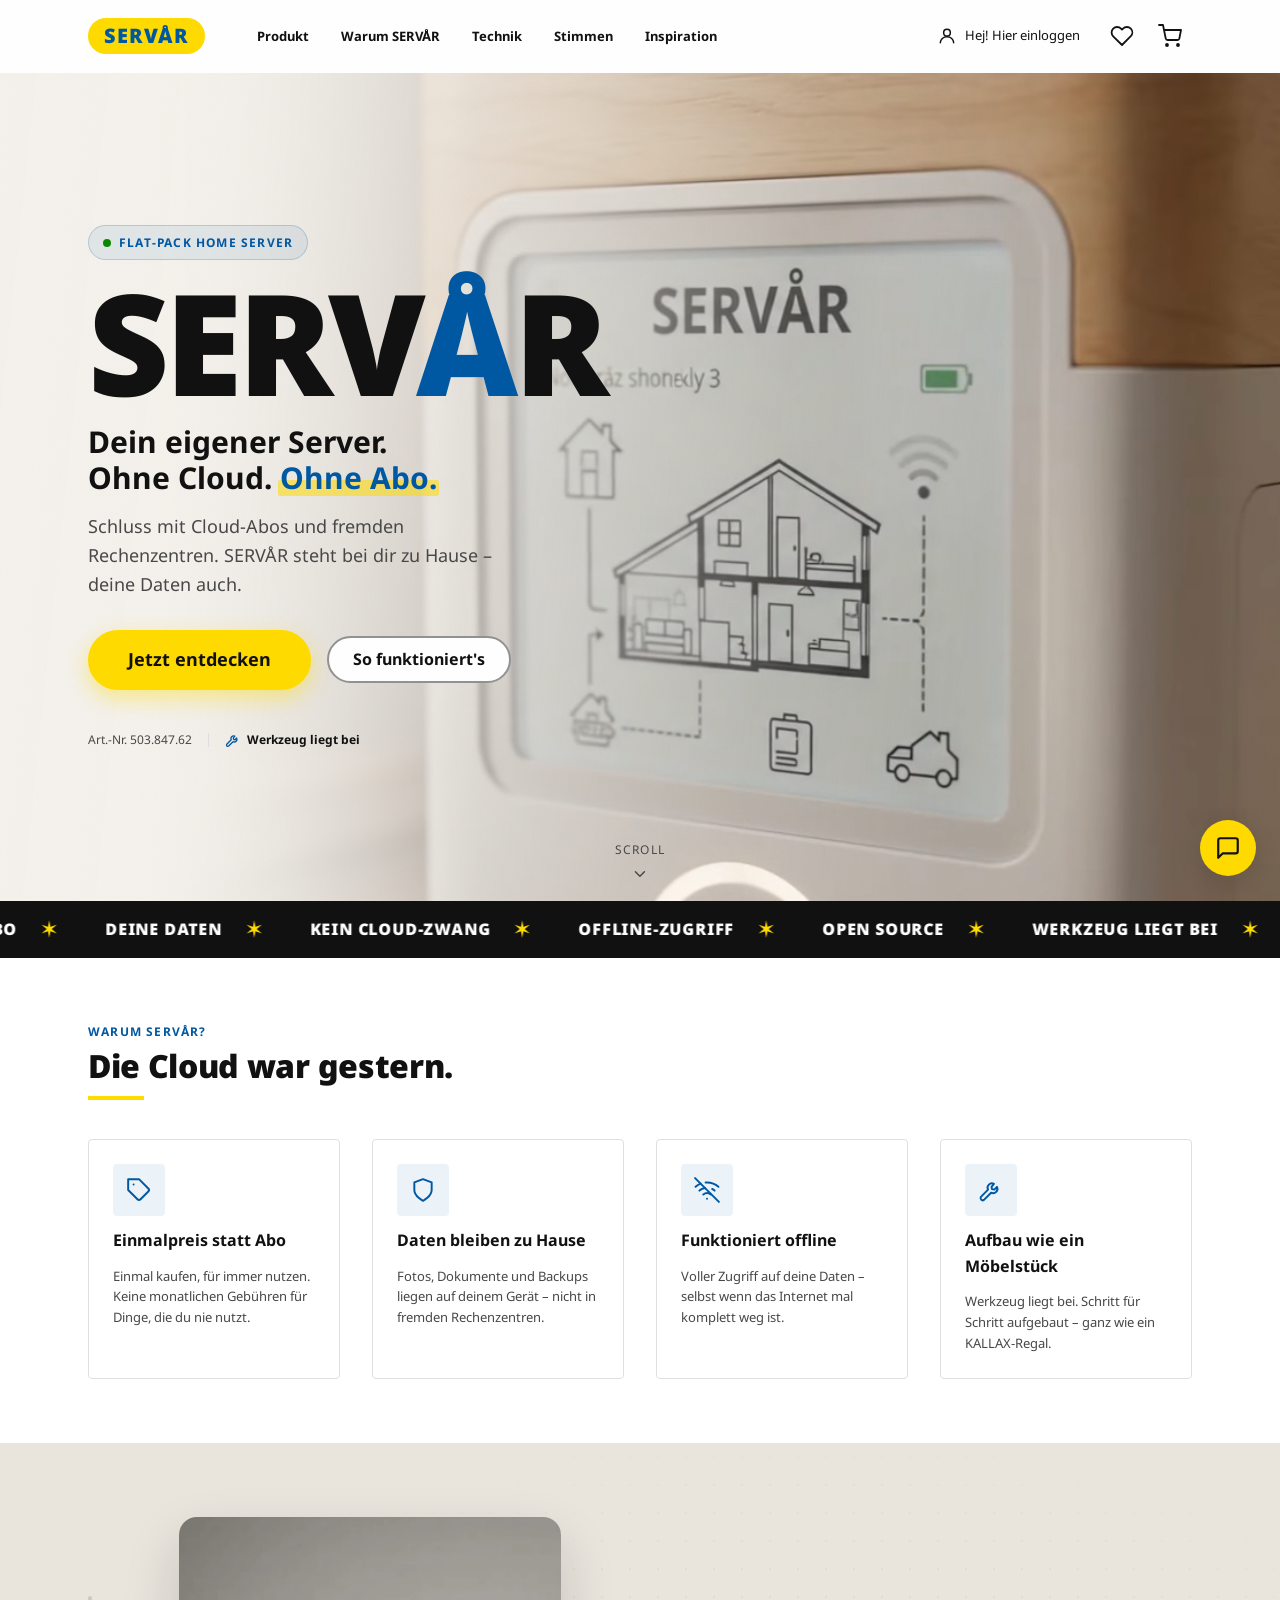
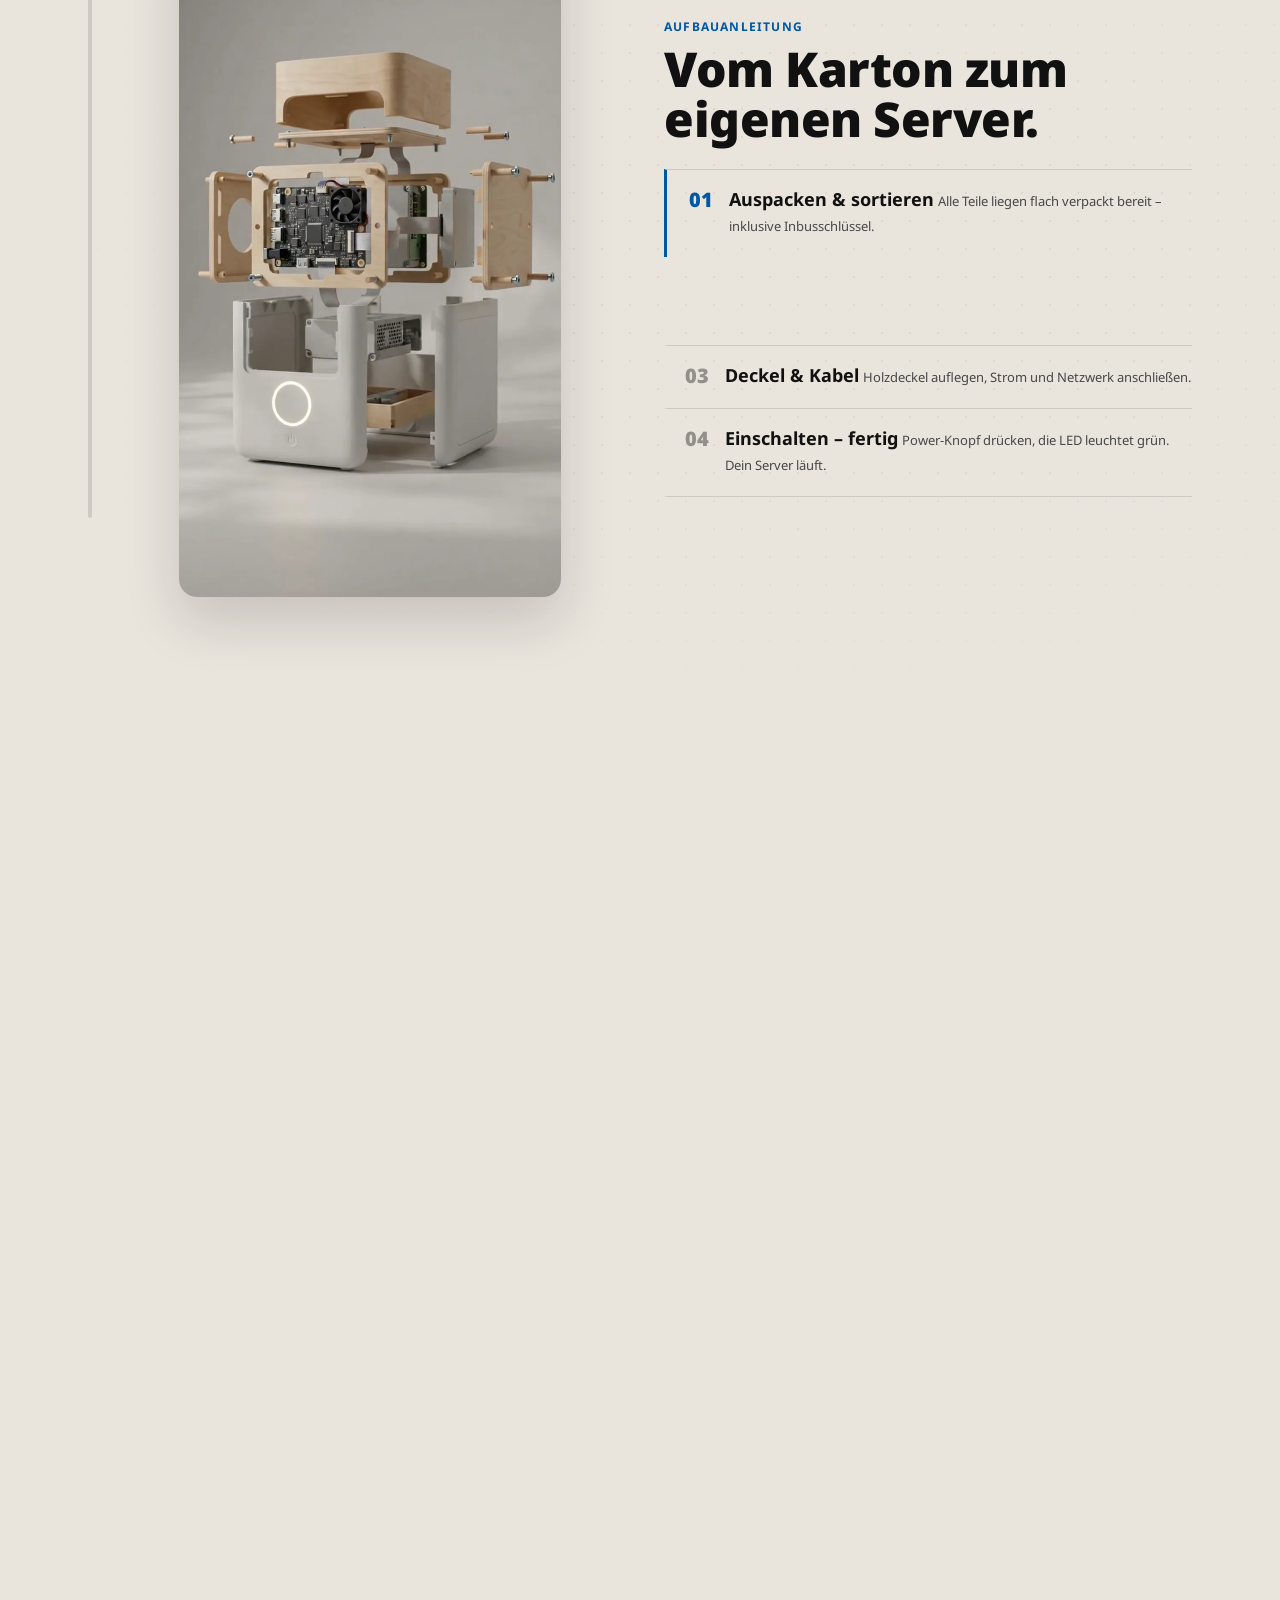
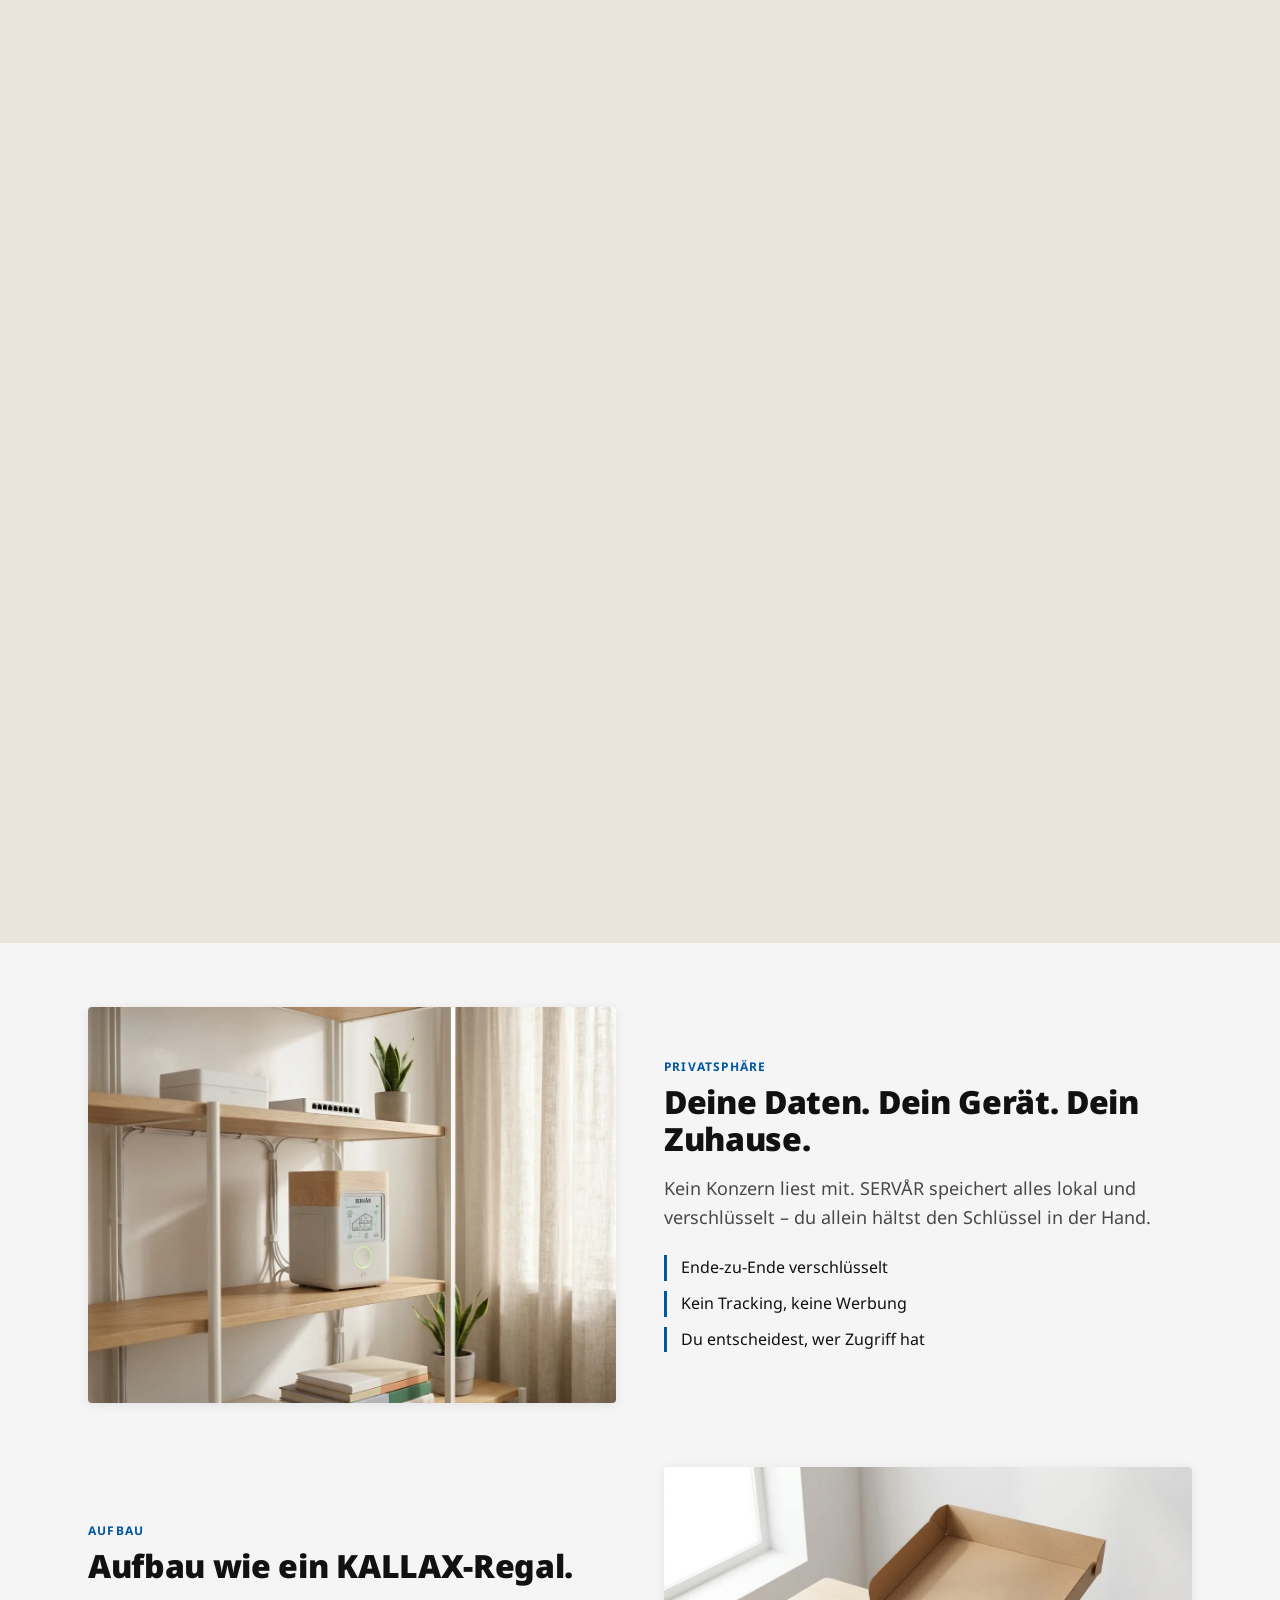
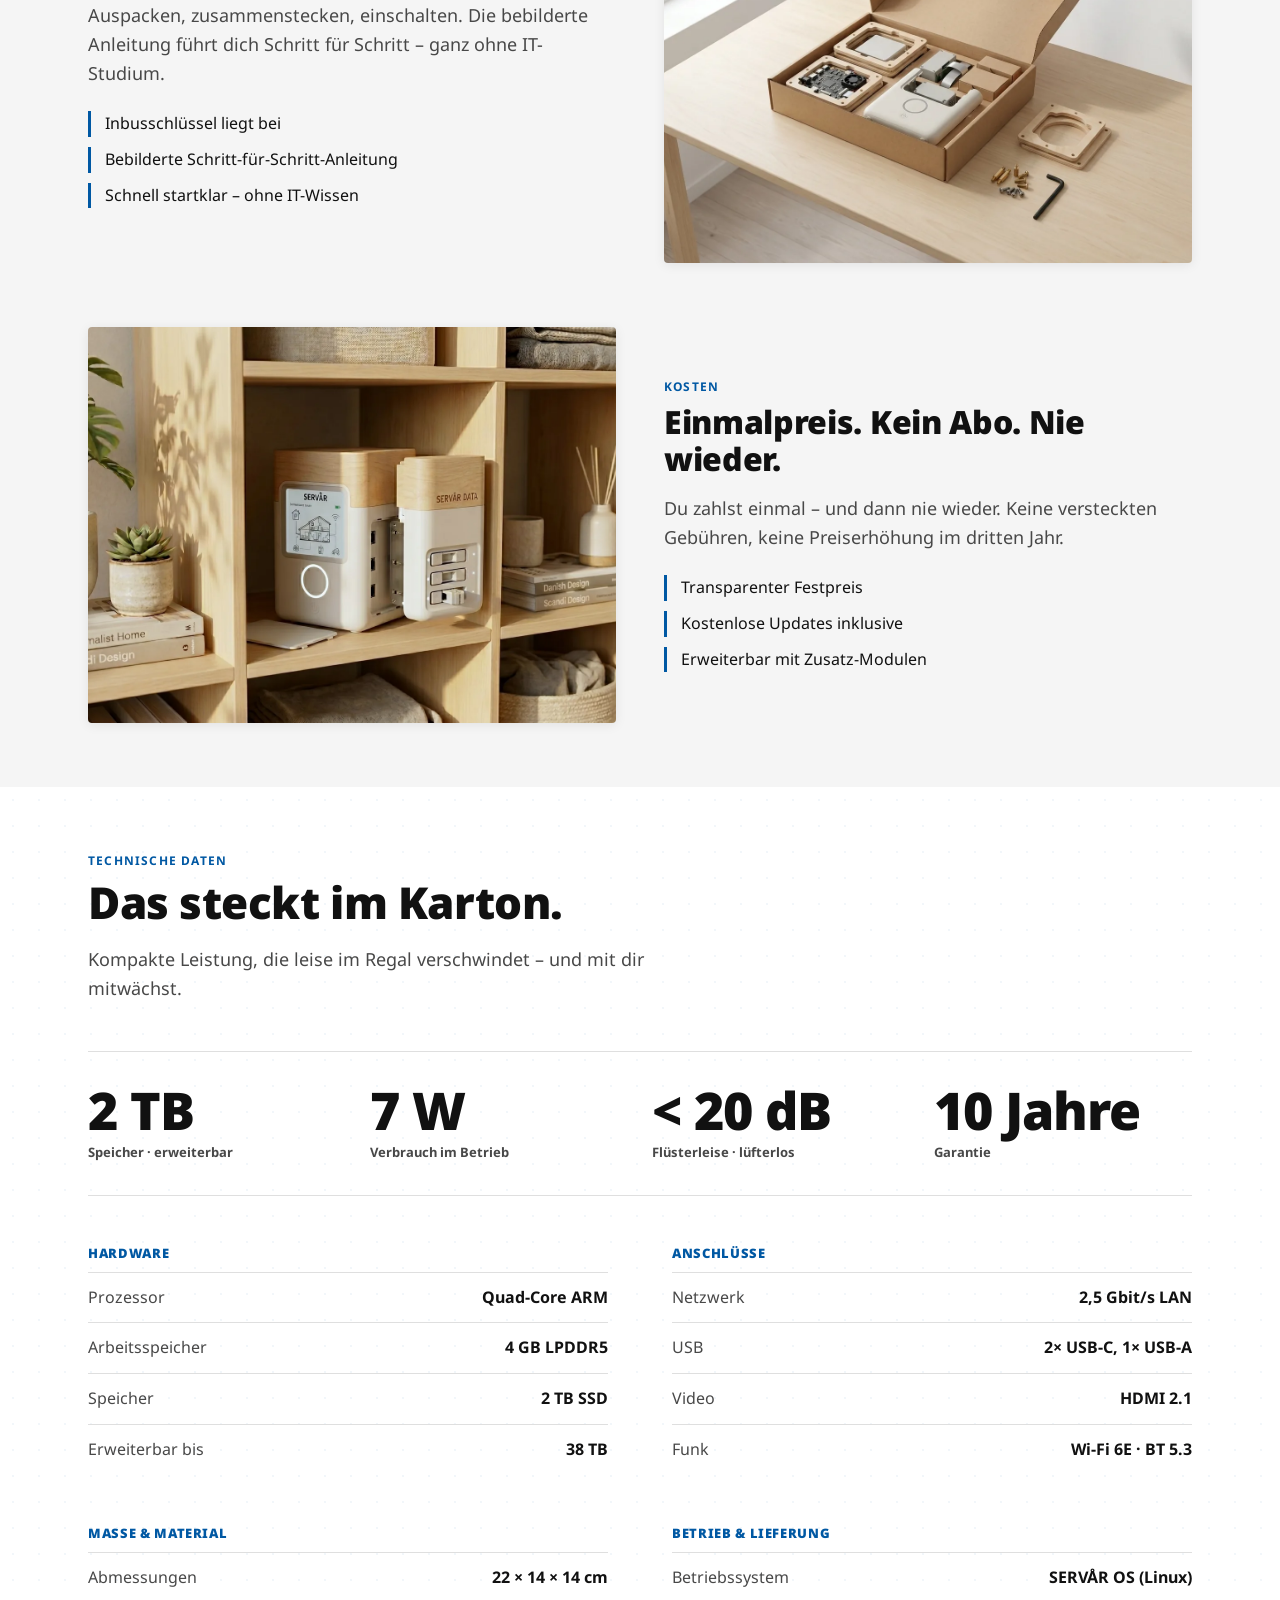
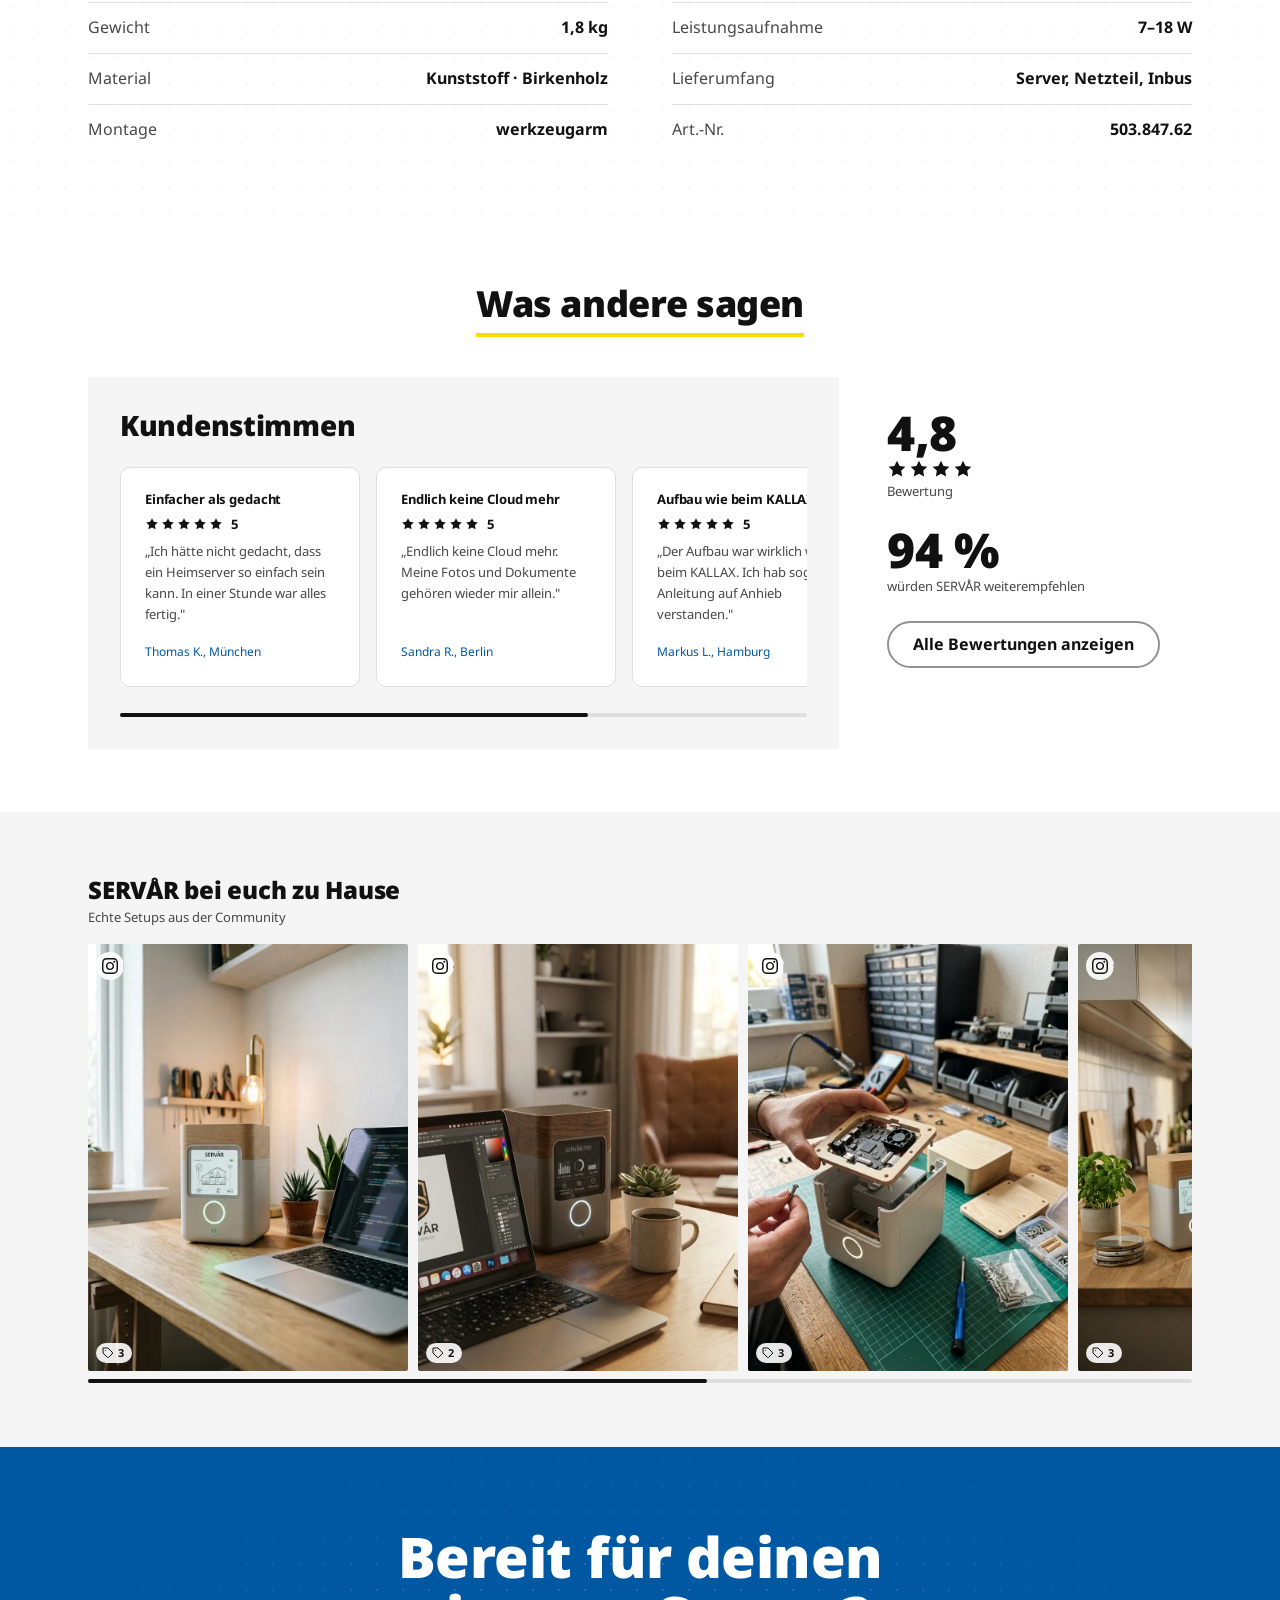
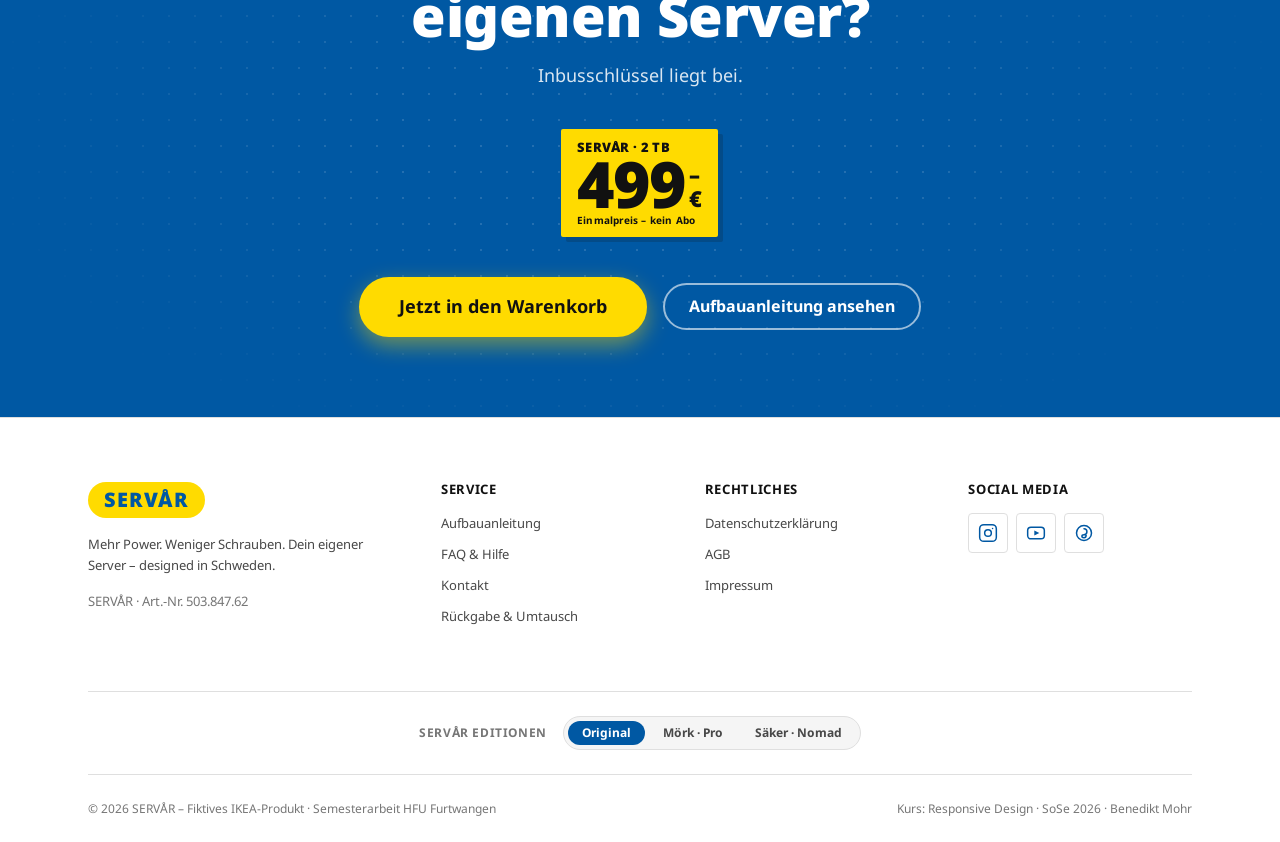
==== commit 15b0baa5: "Saubere URLs: Footer-Switcher ohne .html-Endung" ====
--- a/index.html
+++ b/index.html
@@ -699,9 +699,9 @@
         <div class="site-footer__versions">
             <span class="site-footer__versions-label">SERVÅR Editionen</span>
             <nav class="version-switch" aria-label="Produktversion wählen">
-                <a href="index.html" class="version-switch__link is-active" aria-current="page">Original</a>
-                <a href="mork.html"  class="version-switch__link">Mörk · Pro</a>
-                <a href="nomad.html" class="version-switch__link">Säker · Nomad</a>
+                <a href="./" class="version-switch__link is-active" aria-current="page">Original</a>
+                <a href="mork"  class="version-switch__link">Mörk · Pro</a>
+                <a href="nomad" class="version-switch__link">Säker · Nomad</a>
             </nav>
         </div>
 
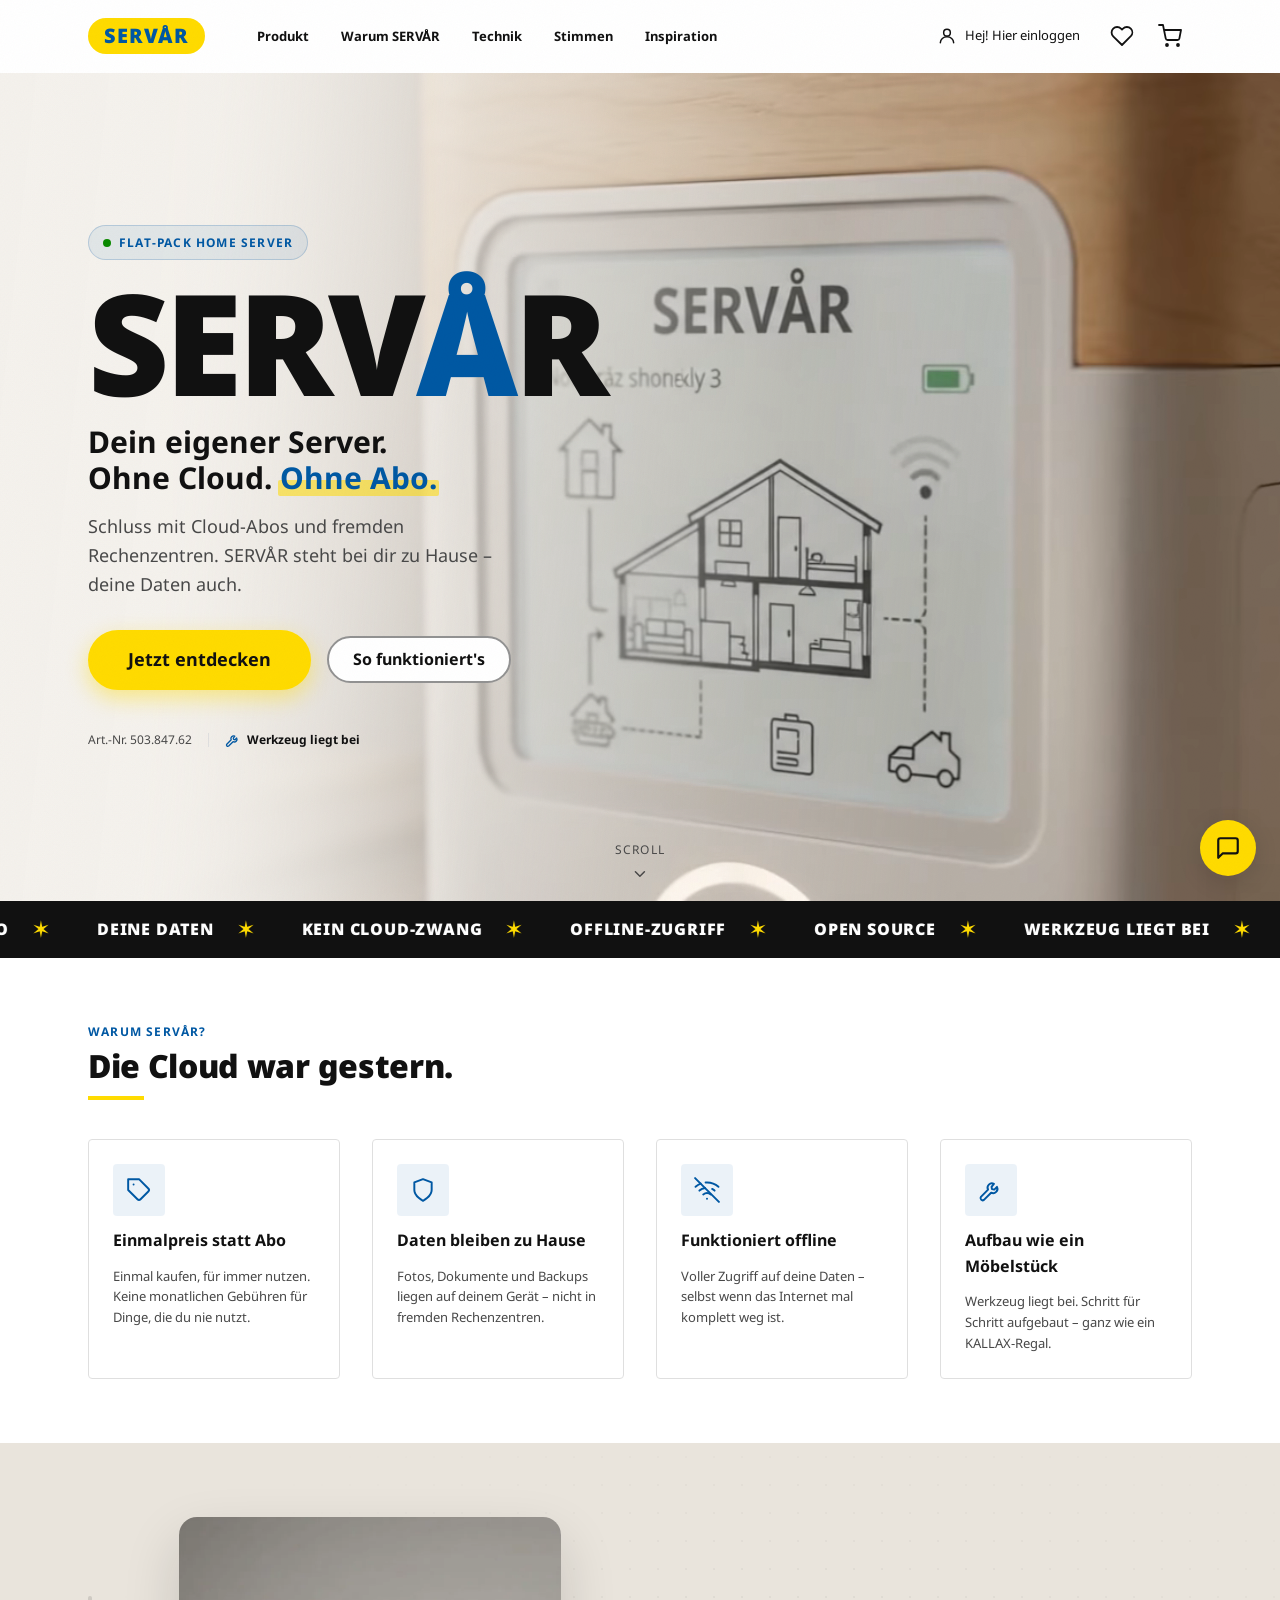
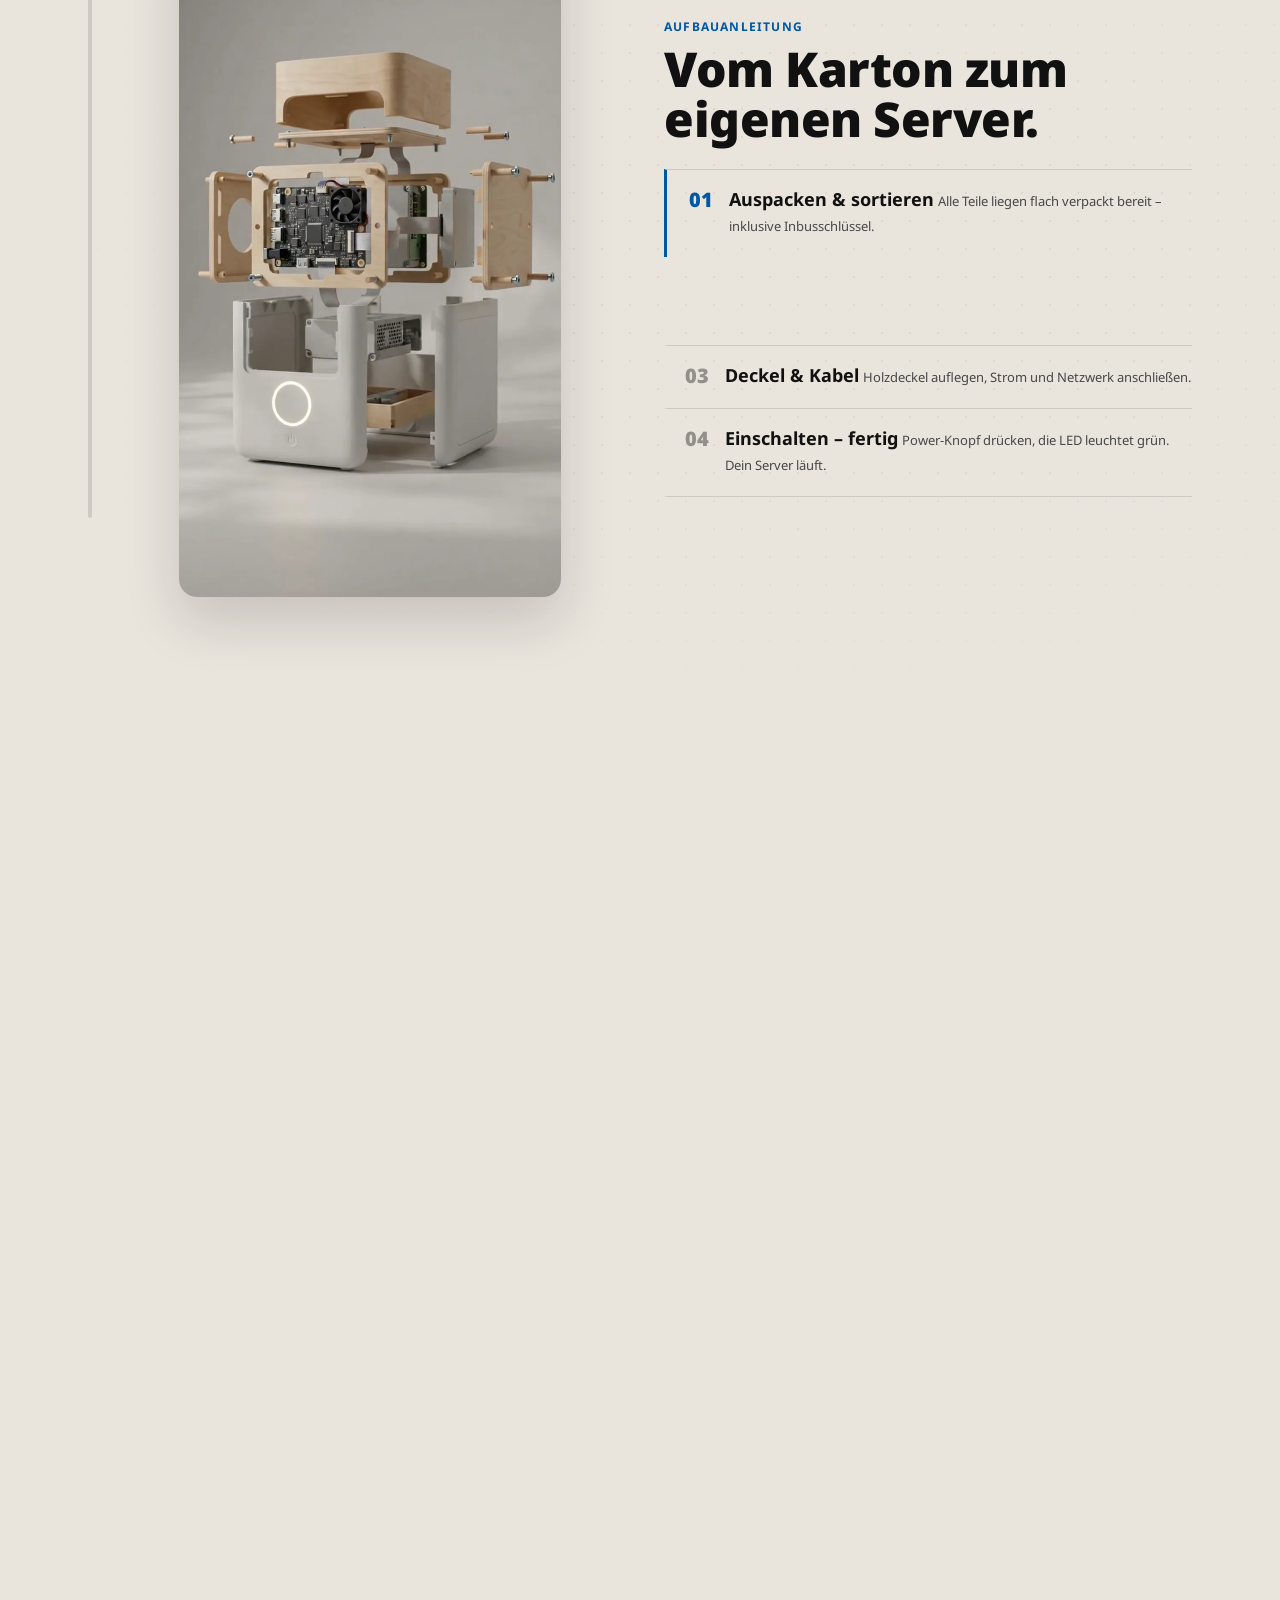
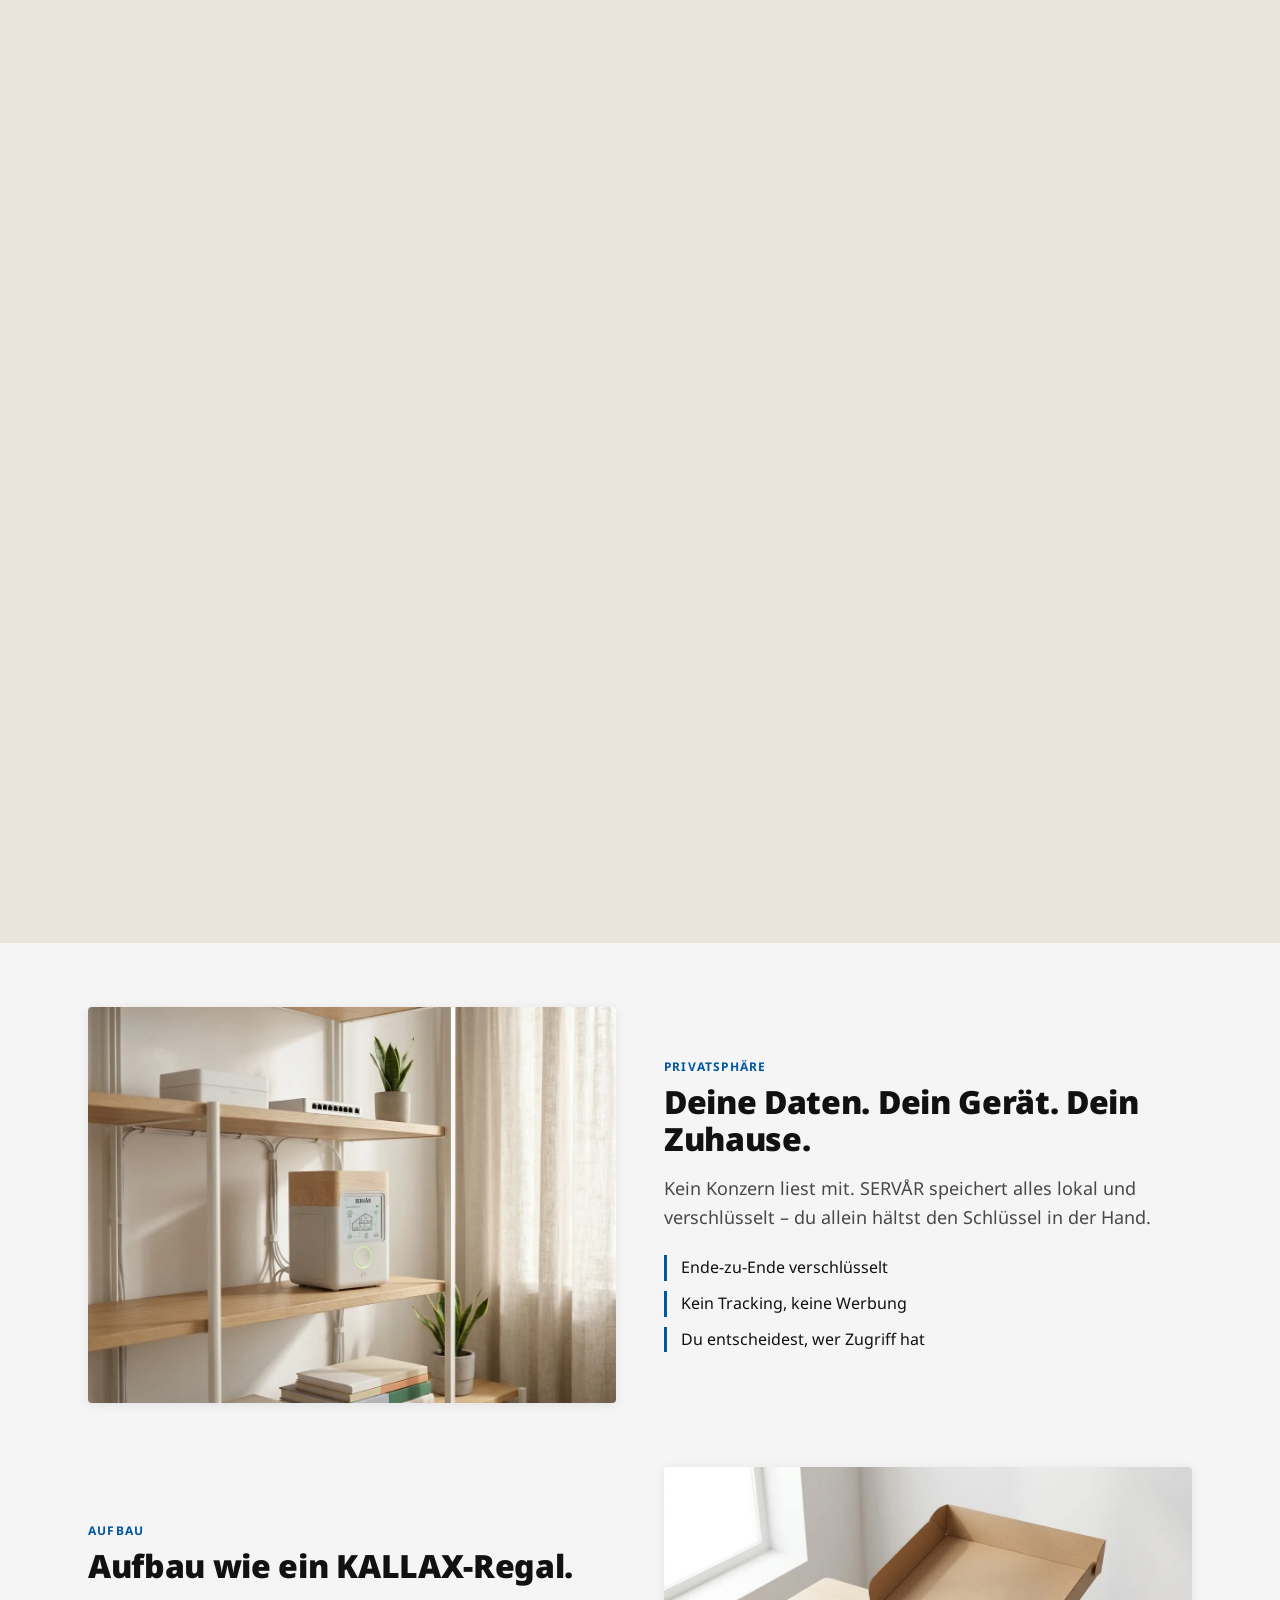
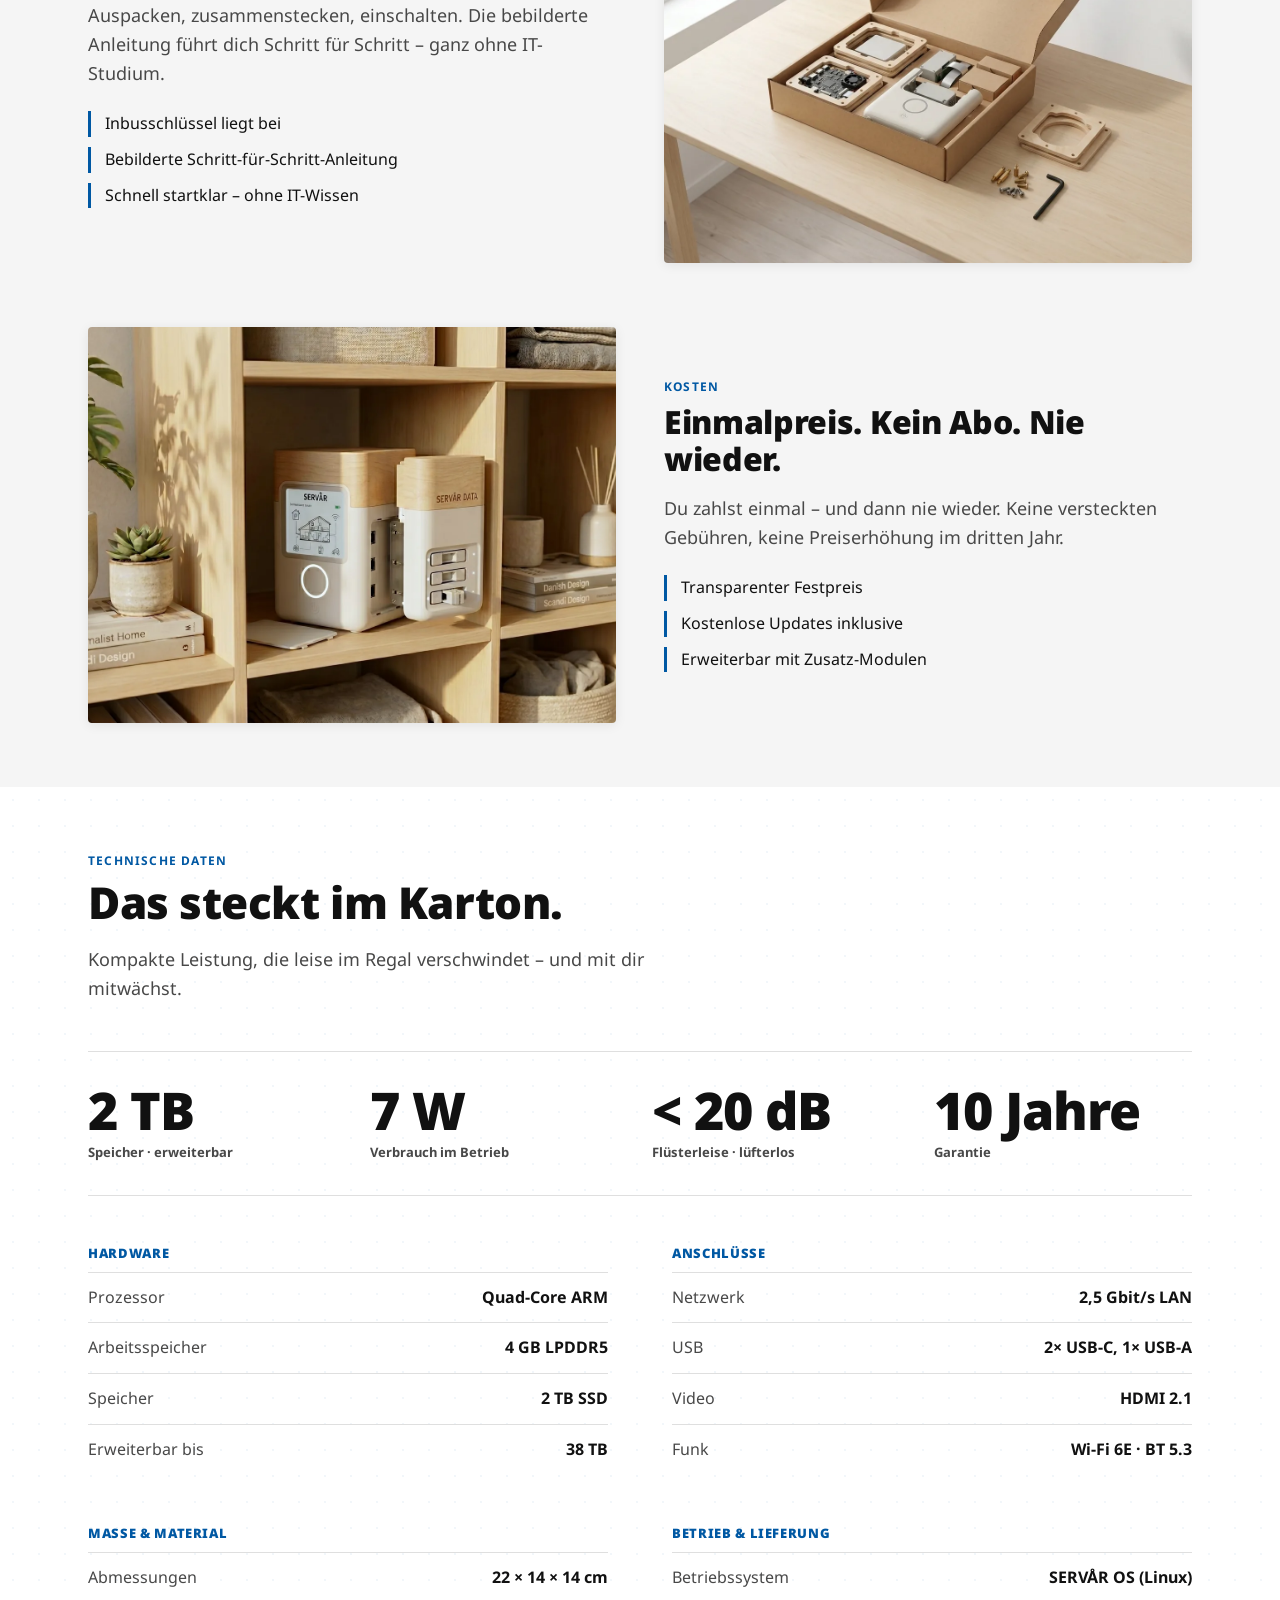
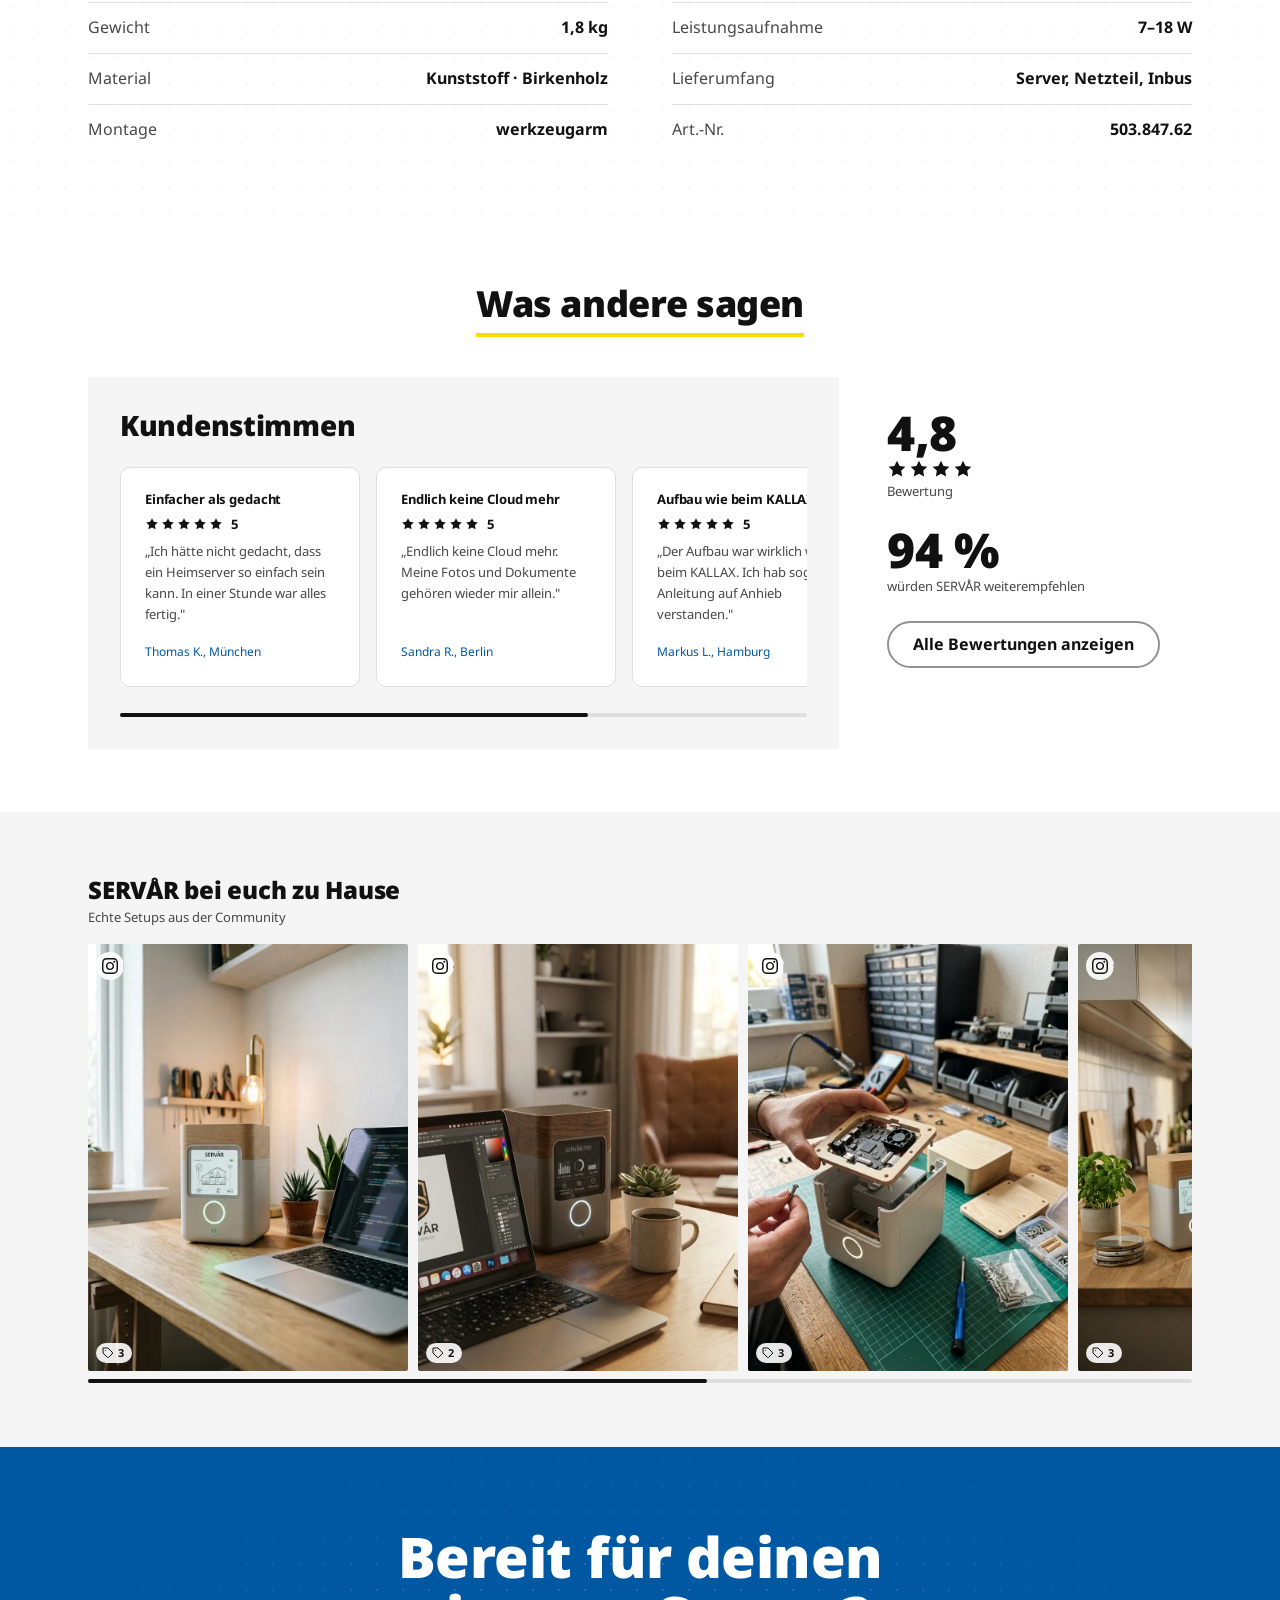
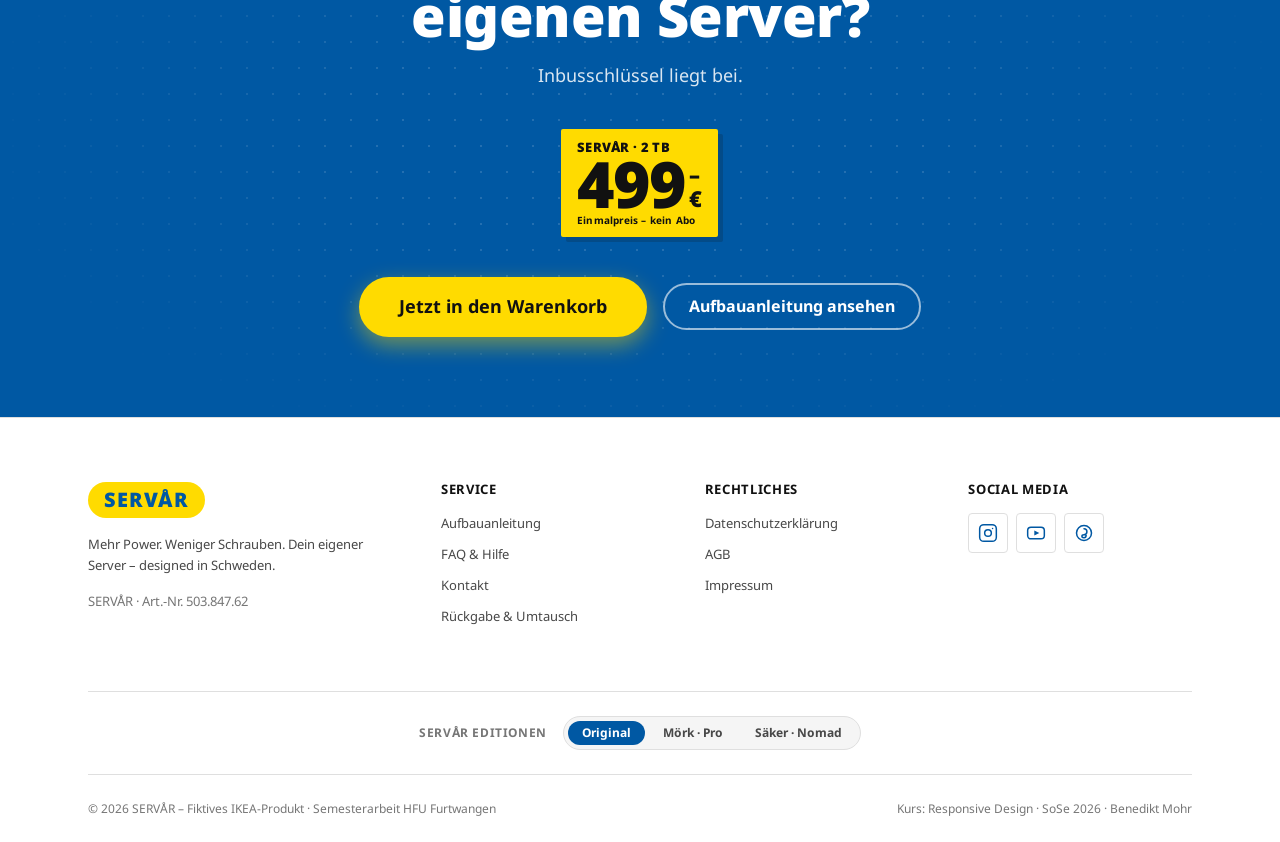
==== commit 5c60f723: "Mobile: Aufbau-Titel über den Canvas legen – mehr Platz für die Schritte" ====
--- a/index.html
+++ b/index.html
@@ -211,8 +211,10 @@
 
                 <!-- Schritt-Liste -->
                 <div class="assembly__steps">
-                    <p class="assembly__eyebrow">Aufbauanleitung</p>
-                    <h2 class="assembly__title">Vom Karton zum<br>eigenen Server.</h2>
+                    <div class="assembly__intro">
+                        <p class="assembly__eyebrow">Aufbauanleitung</p>
+                        <h2 class="assembly__title">Vom Karton zum<br>eigenen Server.</h2>
+                    </div>
                     <ol class="assembly__steplist">
                         <li class="assembly__step is-active" data-step="0">
                             <span class="assembly__step-num">01</span>
--- a/css/landing.css
+++ b/css/landing.css
@@ -1700,6 +1700,24 @@
     }
     .assembly__steplist { min-height: 64px; }
 
+    /* Titelblock über den oberen (leeren) Canvas-Bereich legen → der Canvas
+       sitzt zuoberst, die Schiene darunter, und unten bleibt mehr Platz für
+       den aktiven Schritt. Intro liegt absolut über dem Canvas. */
+    .assembly__grid { position: relative; align-content: start; }
+    .assembly__scene { order: -1; }
+    .assembly__intro {
+        position: absolute;
+        top: 0;
+        left: 50%;
+        transform: translateX(-50%);
+        width: min(96vw, 460px);
+        padding-top: var(--sp-3);
+        z-index: 2;
+        pointer-events: none;
+        text-align: center;
+    }
+    .assembly__intro .assembly__title { margin: 2px 0 0; }
+
     .feature__row,
     .feature__row--reverse {
         grid-template-columns: 1fr;
